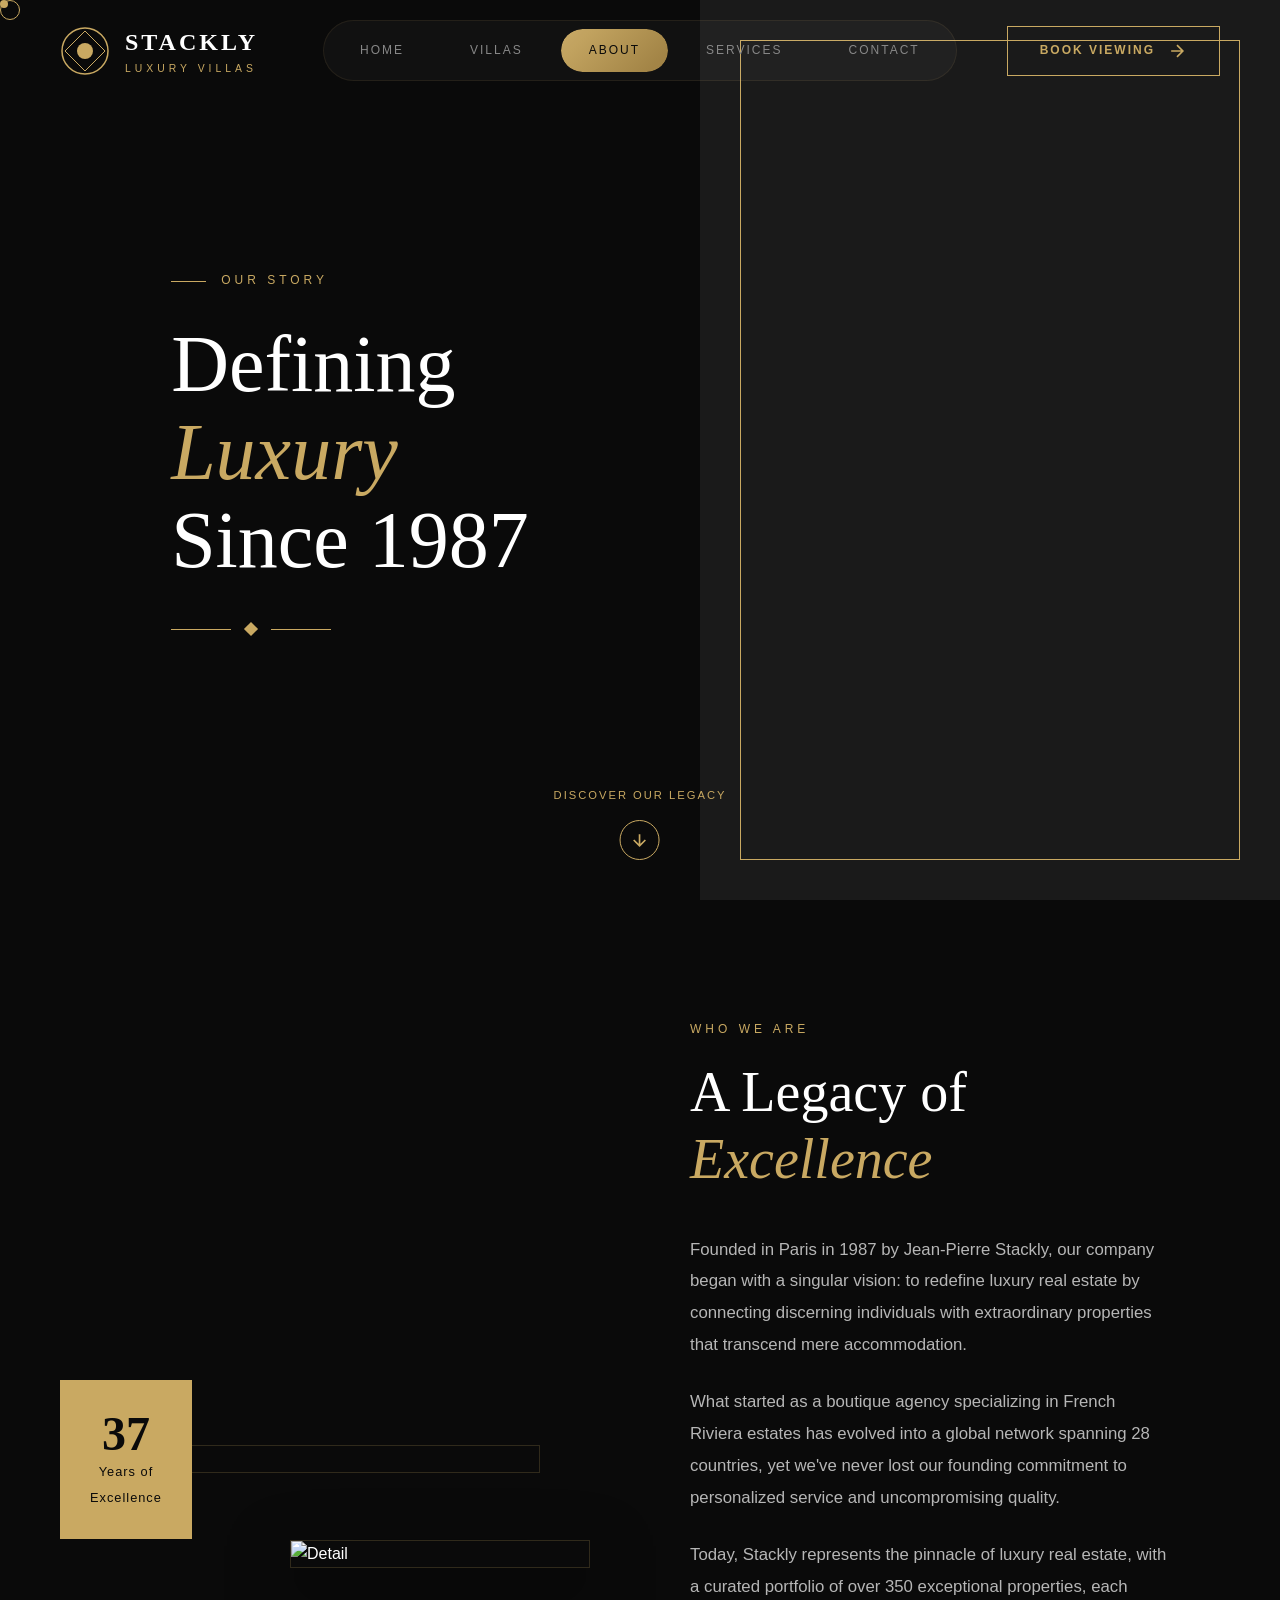
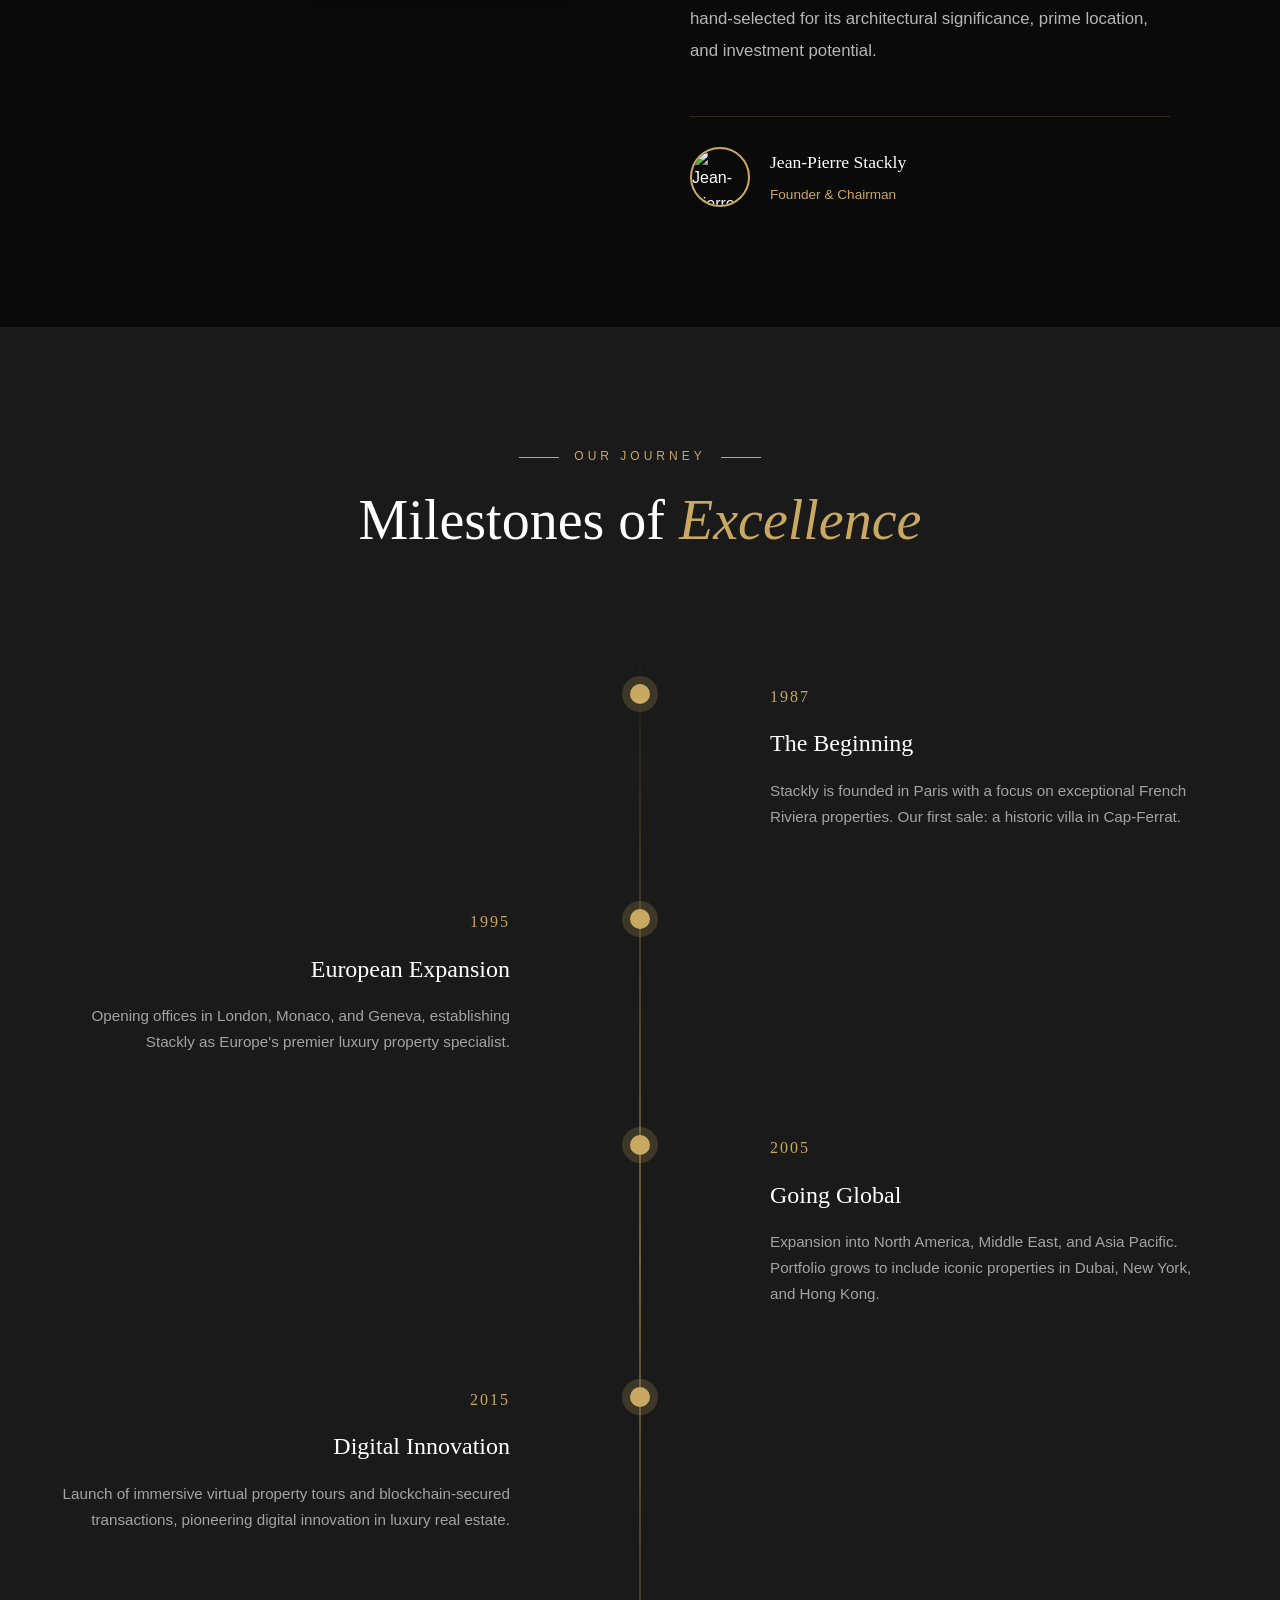
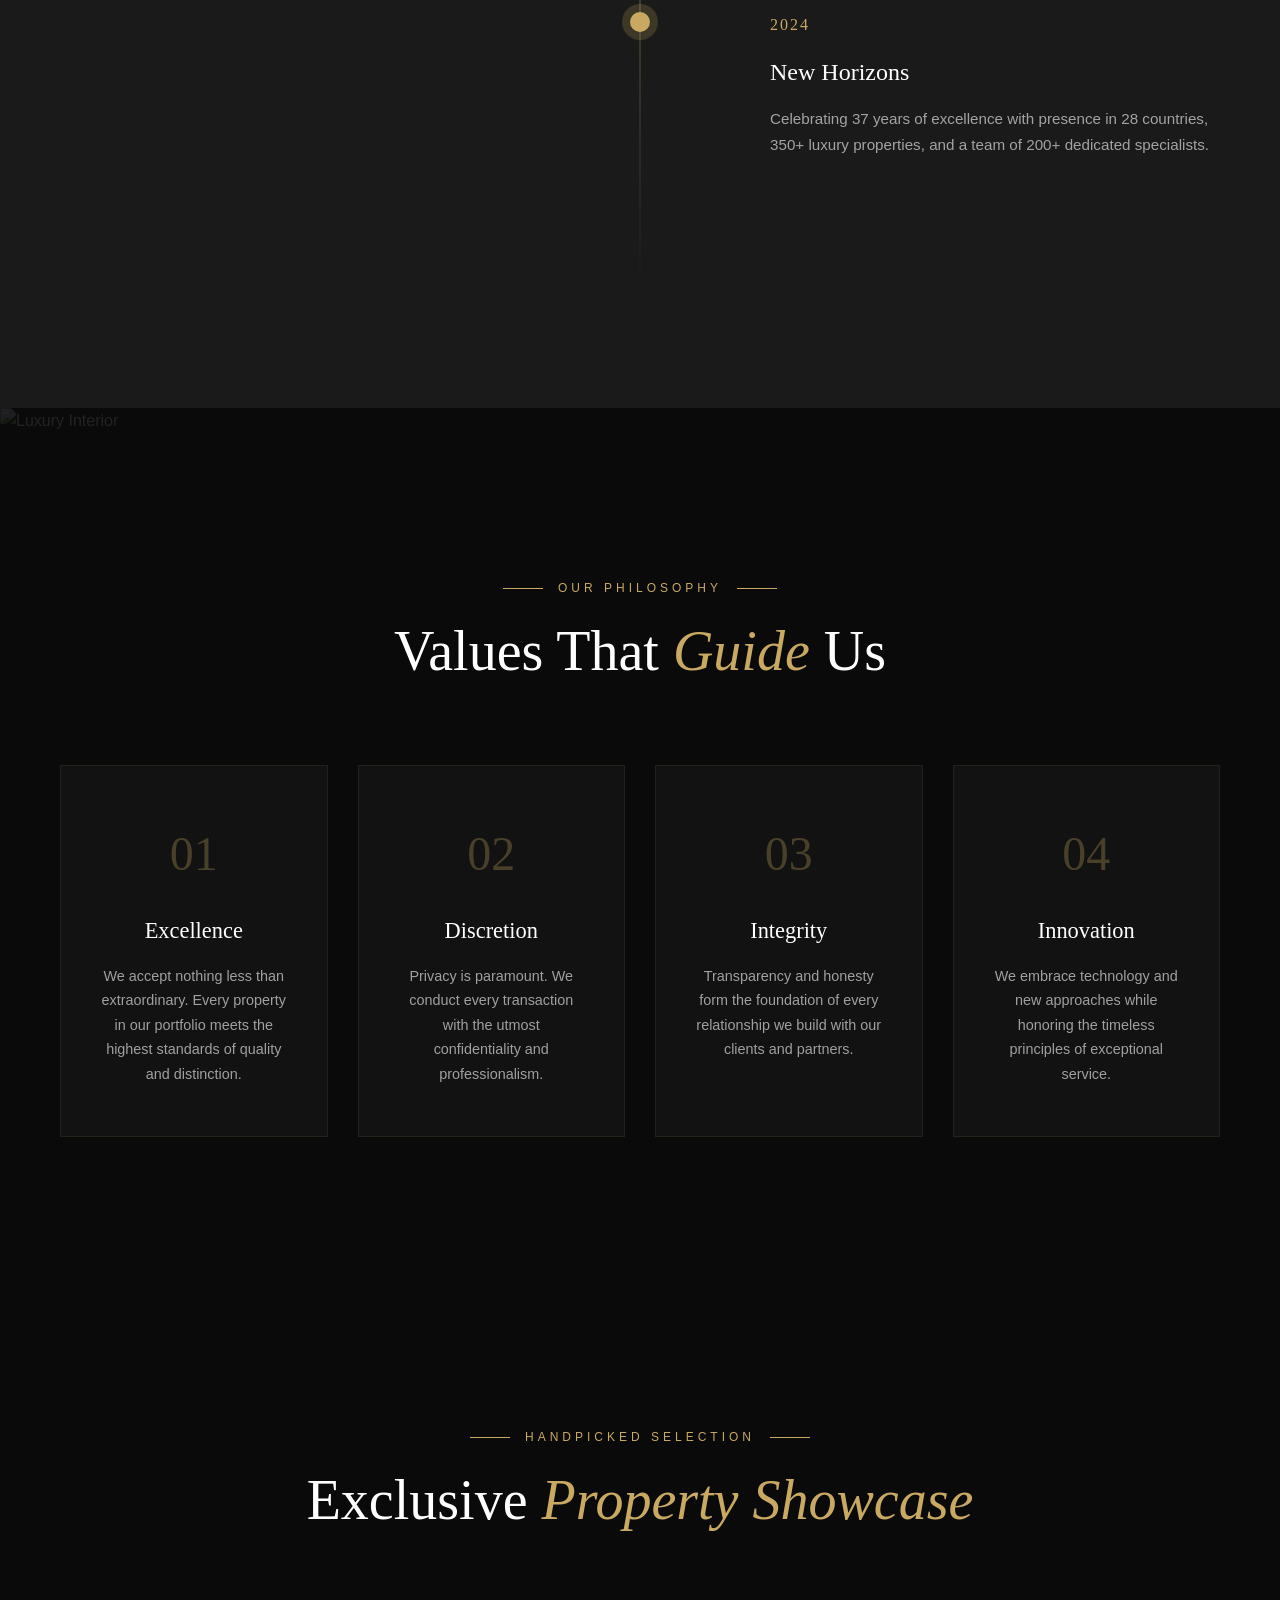
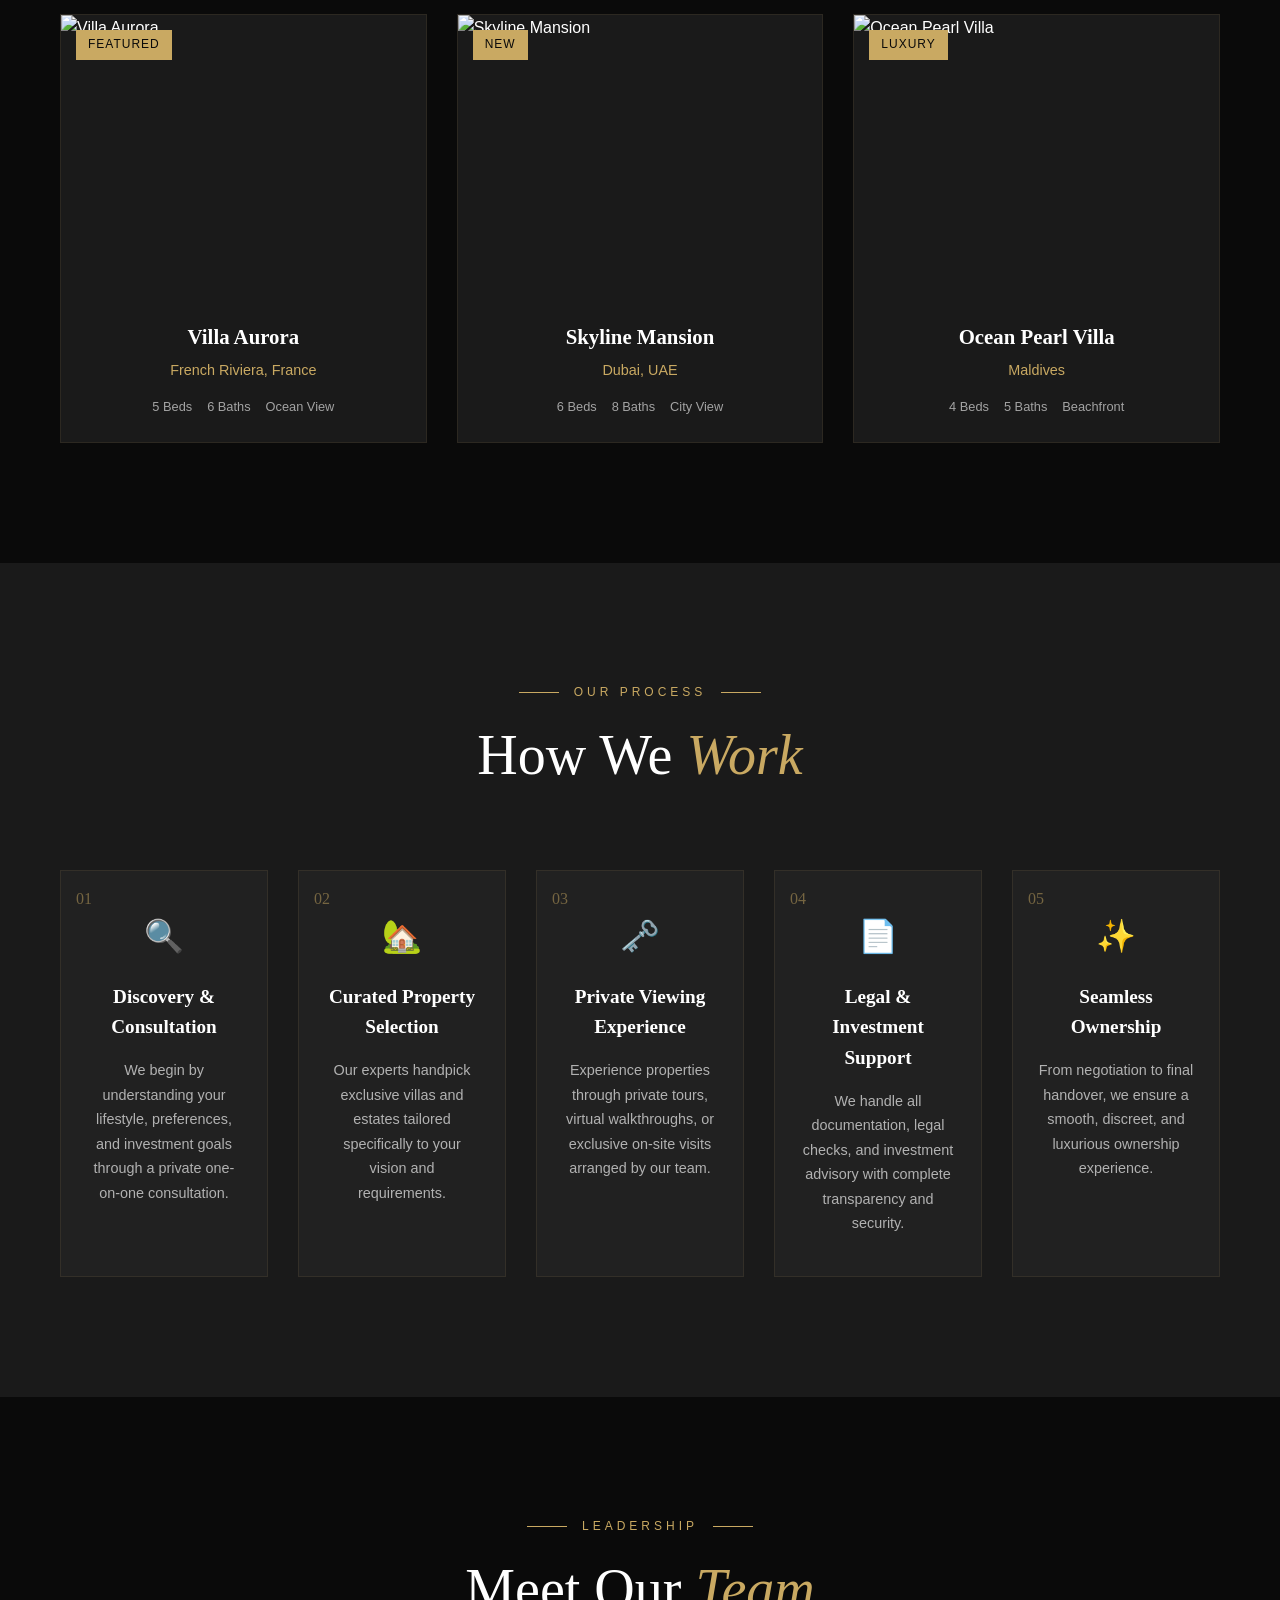
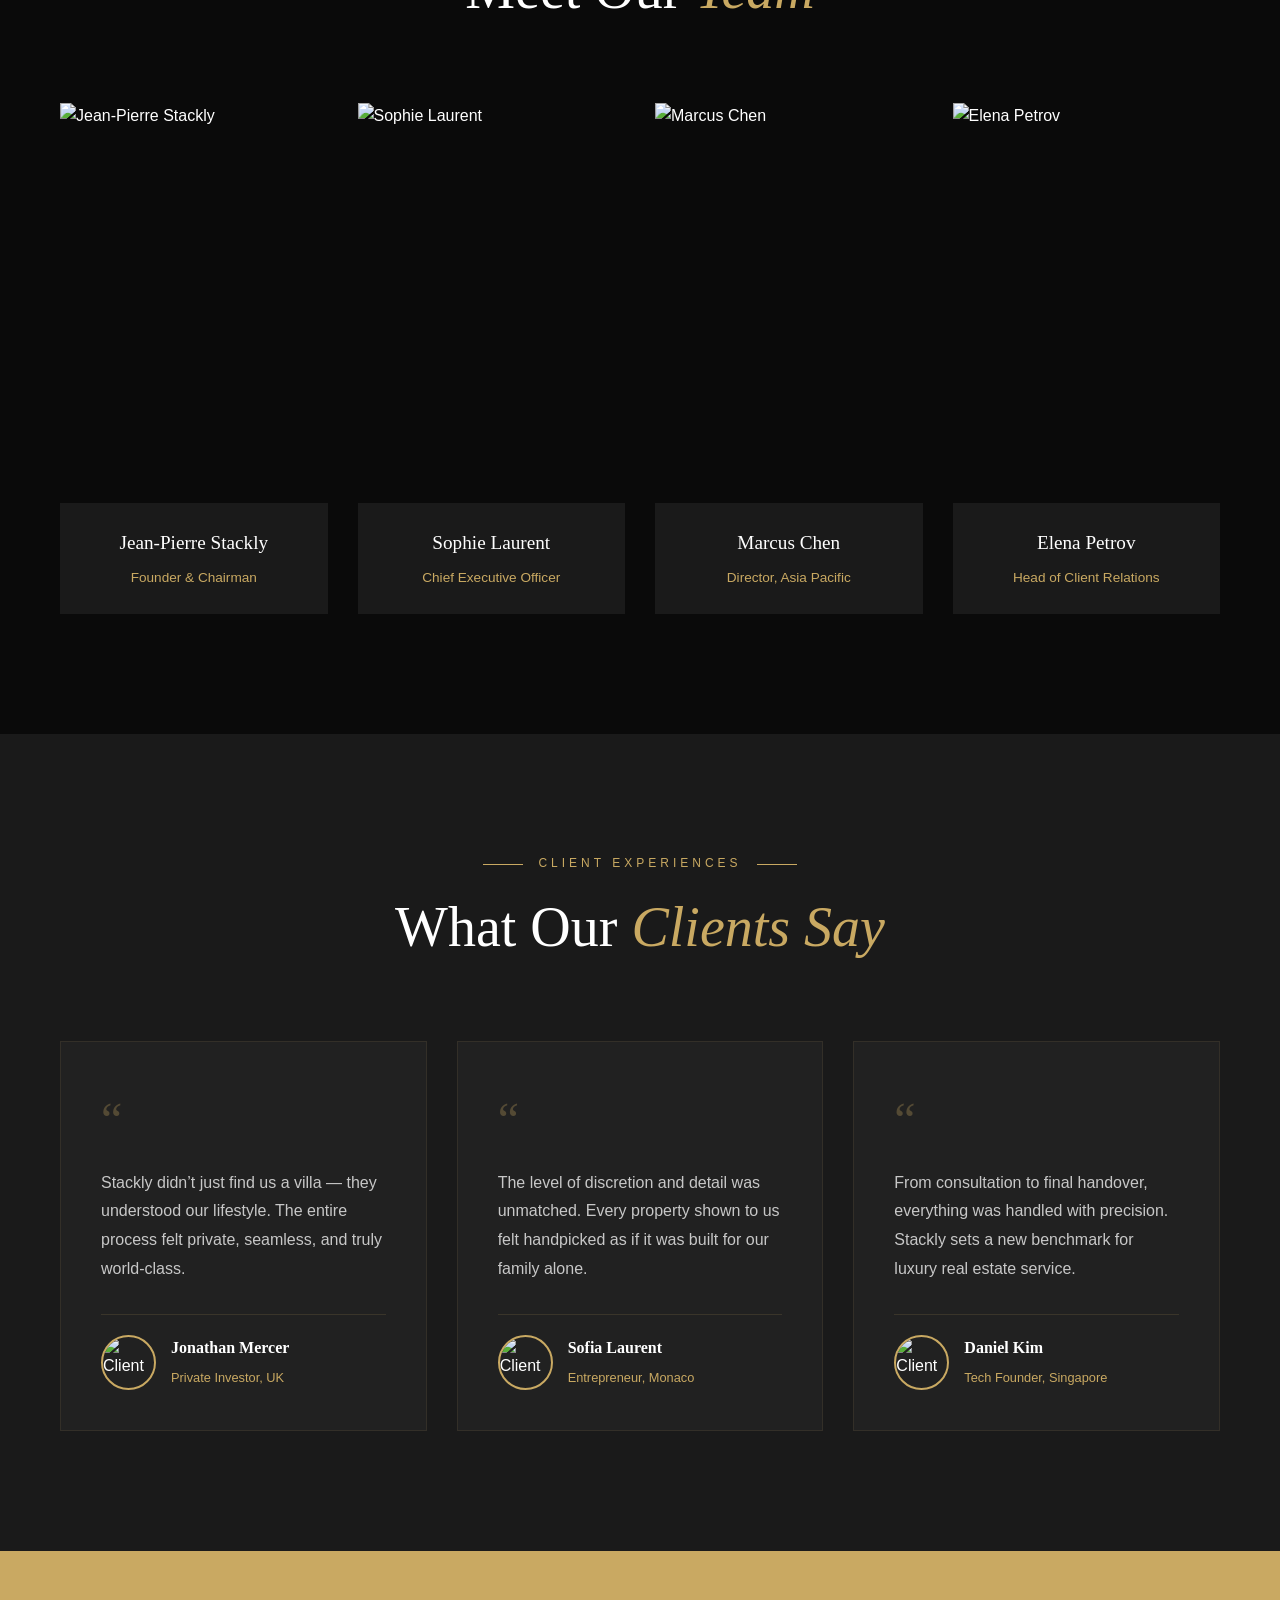
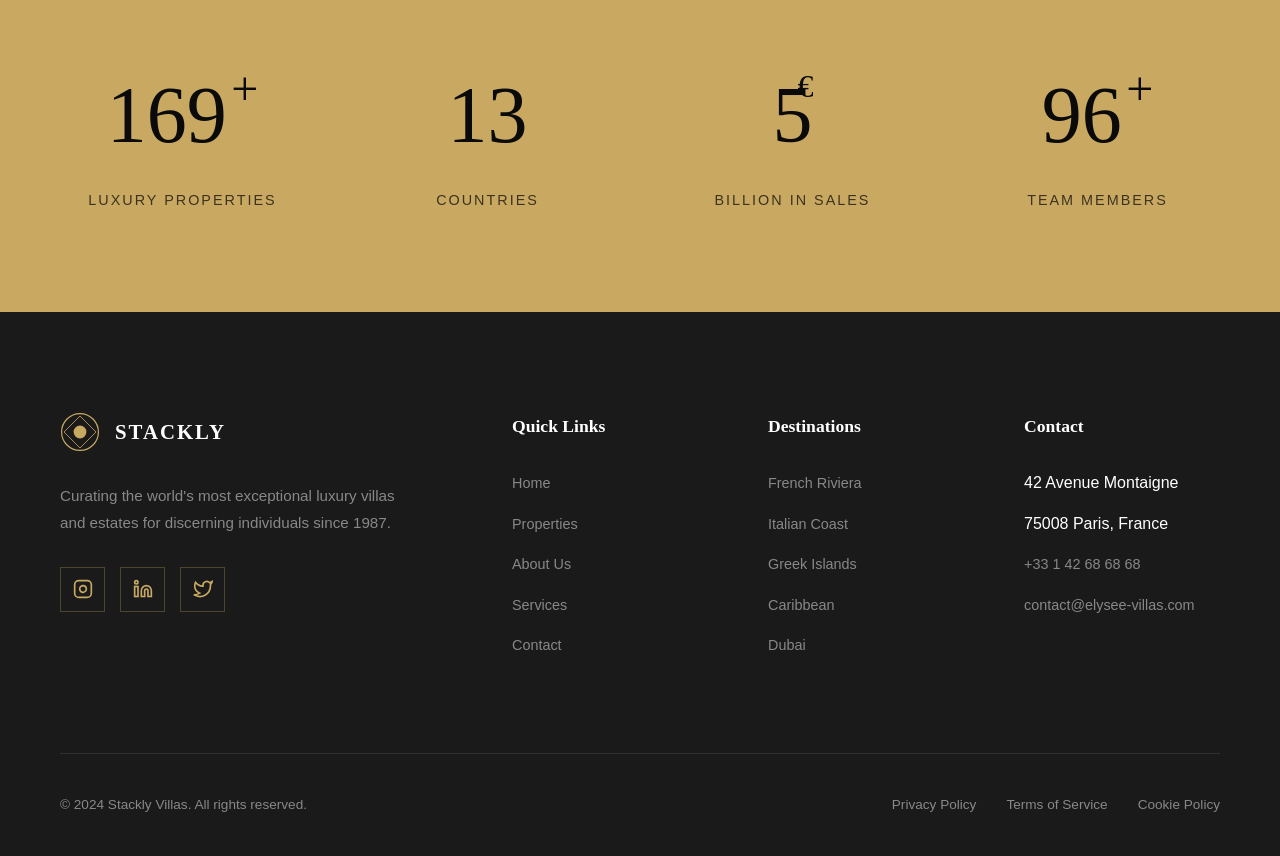
==== about.html @ 349076c2 "first commit" ====
<!DOCTYPE html>
<html lang="en">
<head>
    <meta charset="UTF-8">
    <meta name="viewport" content="width=device-width, initial-scale=1.0">
    <title>About Us | Stackly Luxury Villas</title>
    
    <!-- Fonts -->
    <link rel="preconnect" href="[fonts.googleapis.com](https://fonts.googleapis.com)">
    <link rel="preconnect" href="[fonts.gstatic.com](https://fonts.gstatic.com)" crossorigin>
    <link href="[fonts.googleapis.com](https://fonts.googleapis.com/css2?family=Playfair+Display:ital,wght@0,400;0,500;0,600;0,700;1,400;1,500&family=Montserrat:wght@300;400;500;600;700&display=swap)" rel="stylesheet">
    
    <!-- Styles -->
    <link rel="stylesheet" href="css/common.css">
    <link rel="stylesheet" href="css/about.css">
    <link rel="stylesheet" href="auth/auth.css">
    <script src="auth/auth.js" defer></script>
</head>
<body>
    <!-- Page Loader -->
    <div class="page-loader">
        <div class="loader-content">
            <svg class="loader-logo" viewBox="0 0 50 50">
                <circle class="emblem-outer" cx="25" cy="25" r="23"/>
                <circle class="emblem-inner" cx="25" cy="25" r="8"/>
                <polygon class="emblem-diamond" points="25,5 45,25 25,45 5,25"/>
            </svg>
            <div class="loader-bar"></div>
        </div>
    </div>

    <!-- Custom Cursor -->
    <div class="cursor"></div>
    <div class="cursor-follower"></div>

    <!-- Navigation -->
    <nav class="navbar">
        <div class="navbar-container">
            <a href="index.html" class="logo">
                <div class="logo-emblem">
                    <svg viewBox="0 0 50 50">
                        <circle class="emblem-outer" cx="25" cy="25" r="23"/>
                        <circle class="emblem-inner" cx="25" cy="25" r="8"/>
                        <polygon class="emblem-diamond" points="25,5 45,25 25,45 5,25"/>
                    </svg>
                </div>
                <div class="logo-text">
                    <span class="brand">Stackly</span>
                    <span class="tagline">Luxury Villas</span>
                </div>
            </a>

            <div class="nav-orbital">
                <ul class="nav-links">
                    <li class="nav-item"><a href="index.html" class="nav-link">Home</a></li>
                    <li class="nav-item"><a href="villas.html" class="nav-link">Villas</a></li>
                    <li class="nav-item"><a href="about.html" class="nav-link active">About</a></li>
                    <li class="nav-item"><a href="services.html" class="nav-link">Services</a></li>
                    <li class="nav-item"><a href="contact.html" class="nav-link">Contact</a></li>
                </ul>
                <a onclick="openAuth()" class="nav-cta">
                    <span>Book Viewing</span>
                    <svg class="cta-icon" viewBox="0 0 24 24" fill="none" stroke="currentColor" stroke-width="2">
                        <path d="M5 12h14M12 5l7 7-7 7"/>
                    </svg>
                </a>
            </div>

            <button class="mobile-toggle" aria-label="Toggle Menu">
                <span class="toggle-line"></span>
                <span class="toggle-line"></span>
                <span class="toggle-line"></span>
            </button>
        </div>
    </nav>

    <!-- Hero Split Section -->
    <section class="about-hero">
        <div class="hero-split left">
            <div class="split-content">
                <span class="hero-label">Our Story</span>
                <h1 class="hero-title">
                    Defining <br><span>Luxury</span> <br>Since 1987
                </h1>
                <div class="hero-decorative">
                    <span class="deco-line"></span>
                    <span class="deco-diamond"></span>
                    <span class="deco-line"></span>
                </div>
            </div>
        </div>
        <div class="hero-split right">
            <div class="hero-image-container">
                <img src="[images.unsplash.com](https://images.unsplash.com/photo-1600585154340-be6161a56a0c?w=1200)" alt="Luxury Villa" class="hero-image">
                <div class="image-frame"></div>
            </div>
        </div>
        <div class="scroll-down">
            <span>Discover Our Legacy</span>
            <div class="scroll-arrow">
                <svg viewBox="0 0 24 24" fill="none" stroke="currentColor" stroke-width="2">
                    <path d="M12 5v14M5 12l7 7 7-7"/>
                </svg>
            </div>
        </div>
    </section>

    <!-- Story Section -->
    <section class="story-section section">
        <div class="story-grid">
            <div class="story-visual reveal-left">
                <div class="visual-stack">
                    <img src="[images.unsplash.com](https://images.unsplash.com/photo-1600607687939-ce8a6c25118c?w=800)" alt="Interior" class="stack-image main">
                    <img src="[images.unsplash.com](https://images.unsplash.com/photo-1600566753086-00f18fb6b3ea?w=600)" alt="Detail" class="stack-image secondary">
                    <div class="stack-stat">
                        <span class="stat-value">37</span>
                        <span class="stat-text">Years of<br>Excellence</span>
                    </div>
                </div>
            </div>
            <div class="story-content reveal-right">
                <span class="section-subtitle">Who We Are</span>
                <h2 class="section-title">A Legacy of <span>Excellence</span></h2>
                <p class="story-text">
                    Founded in Paris in 1987 by Jean-Pierre Stackly, our company began with a 
                    singular vision: to redefine luxury real estate by connecting discerning 
                    individuals with extraordinary properties that transcend mere accommodation.
                </p>
                <p class="story-text">
                    What started as a boutique agency specializing in French Riviera estates 
                    has evolved into a global network spanning 28 countries, yet we've never 
                    lost our founding commitment to personalized service and uncompromising quality.
                </p>
                <p class="story-text">
                    Today, Stackly represents the pinnacle of luxury real estate, with a curated 
                    portfolio of over 350 exceptional properties, each hand-selected for its 
                    architectural significance, prime location, and investment potential.
                </p>
                <div class="story-signature">
                    <img src="[images.unsplash.com](https://images.unsplash.com/photo-1507003211169-0a1dd7228f2d?w=100)" alt="Jean-Pierre Stackly" class="signature-image">
                    <div class="signature-info">
                        <span class="signature-name">Jean-Pierre Stackly</span>
                        <span class="signature-title">Founder & Chairman</span>
                    </div>
                </div>
            </div>
        </div>
    </section>

    <!-- Timeline Section -->
    <section class="timeline-section section">
        <div class="section-header reveal">
            <span class="section-subtitle">Our Journey</span>
            <h2 class="section-title">Milestones of <span>Excellence</span></h2>
        </div>

        <div class="timeline">
            <div class="timeline-line"></div>
            
            <div class="timeline-item" data-year="1987">
                <div class="timeline-marker">
                    <span class="marker-dot"></span>
                </div>
                <div class="timeline-content">
                    <span class="timeline-year">1987</span>
                    <h3 class="timeline-title">The Beginning</h3>
                    <p class="timeline-text">
                        Stackly is founded in Paris with a focus on exceptional French Riviera properties. 
                        Our first sale: a historic villa in Cap-Ferrat.
                    </p>
                </div>
            </div>

            <div class="timeline-item" data-year="1995">
                <div class="timeline-marker">
                    <span class="marker-dot"></span>
                </div>
                <div class="timeline-content">
                    <span class="timeline-year">1995</span>
                    <h3 class="timeline-title">European Expansion</h3>
                    <p class="timeline-text">
                        Opening offices in London, Monaco, and Geneva, establishing Stackly 
                        as Europe's premier luxury property specialist.
                    </p>
                </div>
            </div>

            <div class="timeline-item" data-year="2005">
                <div class="timeline-marker">
                    <span class="marker-dot"></span>
                </div>
                <div class="timeline-content">
                    <span class="timeline-year">2005</span>
                    <h3 class="timeline-title">Going Global</h3>
                    <p class="timeline-text">
                        Expansion into North America, Middle East, and Asia Pacific. 
                        Portfolio grows to include iconic properties in Dubai, New York, and Hong Kong.
                    </p>
                </div>
            </div>

            <div class="timeline-item" data-year="2015">
                <div class="timeline-marker">
                    <span class="marker-dot"></span>
                </div>
                <div class="timeline-content">
                    <span class="timeline-year">2015</span>
                    <h3 class="timeline-title">Digital Innovation</h3>
                    <p class="timeline-text">
                        Launch of immersive virtual property tours and blockchain-secured 
                        transactions, pioneering digital innovation in luxury real estate.
                    </p>
                </div>
            </div>

            <div class="timeline-item" data-year="2024">
                <div class="timeline-marker">
                    <span class="marker-dot"></span>
                </div>
                <div class="timeline-content">
                    <span class="timeline-year">2024</span>
                    <h3 class="timeline-title">New Horizons</h3>
                    <p class="timeline-text">
                        Celebrating 37 years of excellence with presence in 28 countries, 
                        350+ luxury properties, and a team of 200+ dedicated specialists.
                    </p>
                </div>
            </div>
        </div>
    </section>

    <!-- Values Section -->
    <section class="values-section">
        <div class="values-background">
            <img src="[images.unsplash.com](https://images.unsplash.com/photo-1602343168117-bb8ffe3e2e9f?w=1600)" alt="Luxury Interior">
            <div class="values-overlay"></div>
        </div>
        <div class="values-content">
            <div class="section-header reveal">
                <span class="section-subtitle">Our Philosophy</span>
                <h2 class="section-title">Values That <span>Guide</span> Us</h2>
            </div>

            <div class="values-grid">
                <div class="value-card reveal">
                    <div class="value-number">01</div>
                    <h3 class="value-title">Excellence</h3>
                    <p class="value-text">
                        We accept nothing less than extraordinary. Every property in our 
                        portfolio meets the highest standards of quality and distinction.
                    </p>
                </div>

                <div class="value-card reveal">
                    <div class="value-number">02</div>
                    <h3 class="value-title">Discretion</h3>
                    <p class="value-text">
                        Privacy is paramount. We conduct every transaction with the 
                        utmost confidentiality and professionalism.
                    </p>
                </div>

                <div class="value-card reveal">
                    <div class="value-number">03</div>
                    <h3 class="value-title">Integrity</h3>
                    <p class="value-text">
                        Transparency and honesty form the foundation of every 
                        relationship we build with our clients and partners.
                    </p>
                </div>

                <div class="value-card reveal">
                    <div class="value-number">04</div>
                    <h3 class="value-title">Innovation</h3>
                    <p class="value-text">
                        We embrace technology and new approaches while honoring 
                        the timeless principles of exceptional service.
                    </p>
                </div>
            </div>
        </div>
    </section>

<!-- Exclusive Property Showcase -->
<section class="property-showcase section">
    <div class="section-header reveal">
        <span class="section-subtitle">Handpicked Selection</span>
        <h2 class="section-title">Exclusive <span>Property Showcase</span></h2>
    </div>

    <div class="property-grid">

        <!-- Property 1 -->
        <div class="property-card reveal">
            <div class="property-image">
                <img src="https://images.unsplash.com/photo-1600585154340-be6161a56a0c?w=800" alt="Villa Aurora">
                <div class="property-badge">Featured</div>
                <div class="property-overlay">
                    <button class="view-btn">View Details</button>
                </div>
            </div>
            <div class="property-info">
                <h3>Villa Aurora</h3>
                <p>French Riviera, France</p>
                <div class="property-meta">
                    <span>5 Beds</span>
                    <span>6 Baths</span>
                    <span>Ocean View</span>
                </div>
            </div>
        </div>

        <!-- Property 2 -->
        <div class="property-card reveal">
            <div class="property-image">
                <img src="https://images.unsplash.com/photo-1600566753086-00f18fb6b3ea?w=800" alt="Skyline Mansion">
                <div class="property-badge">New</div>
                <div class="property-overlay">
                    <button class="view-btn">View Details</button>
                </div>
            </div>
            <div class="property-info">
                <h3>Skyline Mansion</h3>
                <p>Dubai, UAE</p>
                <div class="property-meta">
                    <span>6 Beds</span>
                    <span>8 Baths</span>
                    <span>City View</span>
                </div>
            </div>
        </div>

        <!-- Property 3 -->
        <div class="property-card reveal">
            <div class="property-image">
                <img src="https://images.unsplash.com/photo-1600607687939-ce8a6c25118c?w=800" alt="Ocean Pearl Villa">
                <div class="property-badge">Luxury</div>
                <div class="property-overlay">
                    <button class="view-btn">View Details</button>
                </div>
            </div>
            <div class="property-info">
                <h3>Ocean Pearl Villa</h3>
                <p>Maldives</p>
                <div class="property-meta">
                    <span>4 Beds</span>
                    <span>5 Baths</span>
                    <span>Beachfront</span>
                </div>
            </div>
        </div>

    </div>
</section>

<!-- How We Work Section -->
<section class="how-we-work section">
    <div class="section-header reveal">
        <span class="section-subtitle">Our Process</span>
        <h2 class="section-title">How We <span>Work</span></h2>
    </div>

    <div class="process-container">
        
        <!-- Step 1 -->
        <div class="process-card reveal">
            <div class="process-number">01</div>
            <div class="process-icon">🔍</div>
            <h3 class="process-title">Discovery & Consultation</h3>
            <p class="process-text">
                We begin by understanding your lifestyle, preferences, and investment goals 
                through a private one-on-one consultation.
            </p>
        </div>

        <!-- Step 2 -->
        <div class="process-card reveal">
            <div class="process-number">02</div>
            <div class="process-icon">🏡</div>
            <h3 class="process-title">Curated Property Selection</h3>
            <p class="process-text">
                Our experts handpick exclusive villas and estates tailored specifically 
                to your vision and requirements.
            </p>
        </div>

        <!-- Step 3 -->
        <div class="process-card reveal">
            <div class="process-number">03</div>
            <div class="process-icon">🗝️</div>
            <h3 class="process-title">Private Viewing Experience</h3>
            <p class="process-text">
                Experience properties through private tours, virtual walkthroughs, 
                or exclusive on-site visits arranged by our team.
            </p>
        </div>

        <!-- Step 4 -->
        <div class="process-card reveal">
            <div class="process-number">04</div>
            <div class="process-icon">📄</div>
            <h3 class="process-title">Legal & Investment Support</h3>
            <p class="process-text">
                We handle all documentation, legal checks, and investment advisory 
                with complete transparency and security.
            </p>
        </div>

        <!-- Step 5 -->
        <div class="process-card reveal">
            <div class="process-number">05</div>
            <div class="process-icon">✨</div>
            <h3 class="process-title">Seamless Ownership</h3>
            <p class="process-text">
                From negotiation to final handover, we ensure a smooth, discreet, 
                and luxurious ownership experience.
            </p>
        </div>

    </div>
</section>

    <!-- Team Section -->
    <section class="team-section section">
        <div class="section-header reveal">
            <span class="section-subtitle">Leadership</span>
            <h2 class="section-title">Meet Our <span>Team</span></h2>
        </div>

        <div class="team-grid">
            <div class="team-card reveal">
                <div class="team-image">
                    <img src="[images.unsplash.com](https://images.unsplash.com/photo-1507003211169-0a1dd7228f2d?w=500)" alt="Jean-Pierre Stackly">
                    <div class="team-overlay">
                        <div class="team-social">
                            <a href="#" aria-label="LinkedIn">
                                <svg viewBox="0 0 24 24" fill="none" stroke="currentColor" stroke-width="2">
                                    <path d="M16 8a6 6 0 0 1 6 6v7h-4v-7a2 2 0 0 0-2-2 2 2 0 0 0-2 2v7h-4v-7a6 6 0 0 1 6-6z"/>
                                    <rect x="2" y="9" width="4" height="12"/>
                                    <circle cx="4" cy="4" r="2"/>
                                </svg>
                            </a>
                            <a href="#" aria-label="Email">
                                <svg viewBox="0 0 24 24" fill="none" stroke="currentColor" stroke-width="2">
                                    <path d="M4 4h16c1.1 0 2 .9 2 2v12c0 1.1-.9 2-2 2H4c-1.1 0-2-.9-2-2V6c0-1.1.9-2 2-2z"/>
                                    <polyline points="22,6 12,13 2,6"/>
                                </svg>
                            </a>
                        </div>
                    </div>
                </div>
                <div class="team-info">
                    <h3 class="team-name">Jean-Pierre Stackly</h3>
                    <span class="team-role">Founder & Chairman</span>
                </div>
            </div>

            <div class="team-card reveal">
                <div class="team-image">
                    <img src="[images.unsplash.com](https://images.unsplash.com/photo-1494790108377-be9c29b29330?w=500)" alt="Sophie Laurent">
                    <div class="team-overlay">
                        <div class="team-social">
                            <a href="#" aria-label="LinkedIn">
                                <svg viewBox="0 0 24 24" fill="none" stroke="currentColor" stroke-width="2">
                                    <path d="M16 8a6 6 0 0 1 6 6v7h-4v-7a2 2 0 0 0-2-2 2 2 0 0 0-2 2v7h-4v-7a6 6 0 0 1 6-6z"/>
                                    <rect x="2" y="9" width="4" height="12"/>
                                    <circle cx="4" cy="4" r="2"/>
                                </svg>
                            </a>
                            <a href="#" aria-label="Email">
                                <svg viewBox="0 0 24 24" fill="none" stroke="currentColor" stroke-width="2">
                                    <path d="M4 4h16c1.1 0 2 .9 2 2v12c0 1.1-.9 2-2 2H4c-1.1 0-2-.9-2-2V6c0-1.1.9-2 2-2z"/>
                                    <polyline points="22,6 12,13 2,6"/>
                                </svg>
                            </a>
                        </div>
                    </div>
                </div>
                <div class="team-info">
                    <h3 class="team-name">Sophie Laurent</h3>
                    <span class="team-role">Chief Executive Officer</span>
                </div>
            </div>

            <div class="team-card reveal">
                <div class="team-image">
                    <img src="[images.unsplash.com](https://images.unsplash.com/photo-1472099645785-5658abf4ff4e?w=500)" alt="Marcus Chen">
                    <div class="team-overlay">
                        <div class="team-social">
                            <a href="#" aria-label="LinkedIn">
                                <svg viewBox="0 0 24 24" fill="none" stroke="currentColor" stroke-width="2">
                                    <path d="M16 8a6 6 0 0 1 6 6v7h-4v-7a2 2 0 0 0-2-2 2 2 0 0 0-2 2v7h-4v-7a6 6 0 0 1 6-6z"/>
                                    <rect x="2" y="9" width="4" height="12"/>
                                    <circle cx="4" cy="4" r="2"/>
                                </svg>
                            </a>
                            <a href="#" aria-label="Email">
                                <svg viewBox="0 0 24 24" fill="none" stroke="currentColor" stroke-width="2">
                                    <path d="M4 4h16c1.1 0 2 .9 2 2v12c0 1.1-.9 2-2 2H4c-1.1 0-2-.9-2-2V6c0-1.1.9-2 2-2z"/>
                                    <polyline points="22,6 12,13 2,6"/>
                                </svg>
                            </a>
                        </div>
                    </div>
                </div>
                <div class="team-info">
                    <h3 class="team-name">Marcus Chen</h3>
                    <span class="team-role">Director, Asia Pacific</span>
                </div>
            </div>

            <div class="team-card reveal">
                <div class="team-image">
                    <img src="[images.unsplash.com](https://images.unsplash.com/photo-1580489944761-15a19d654956?w=500)" alt="Elena Petrov">
                    <div class="team-overlay">
                        <div class="team-social">
                            <a href="#" aria-label="LinkedIn">
                                <svg viewBox="0 0 24 24" fill="none" stroke="currentColor" stroke-width="2">
                                    <path d="M16 8a6 6 0 0 1 6 6v7h-4v-7a2 2 0 0 0-2-2 2 2 0 0 0-2 2v7h-4v-7a6 6 0 0 1 6-6z"/>
                                    <rect x="2" y="9" width="4" height="12"/>
                                    <circle cx="4" cy="4" r="2"/>
                                </svg>
                            </a>
                            <a href="#" aria-label="Email">
                                <svg viewBox="0 0 24 24" fill="none" stroke="currentColor" stroke-width="2">
                                    <path d="M4 4h16c1.1 0 2 .9 2 2v12c0 1.1-.9 2-2 2H4c-1.1 0-2-.9-2-2V6c0-1.1.9-2 2-2z"/>
                                    <polyline points="22,6 12,13 2,6"/>
                                </svg>
                            </a>
                        </div>
                    </div>
                </div>
                <div class="team-info">
                    <h3 class="team-name">Elena Petrov</h3>
                    <span class="team-role">Head of Client Relations</span>
                </div>
            </div>
        </div>
    </section>

<!-- Client Experience / Testimonials -->
<section class="testimonials-section section">
    
    <div class="section-header reveal">
        <span class="section-subtitle">Client Experiences</span>
        <h2 class="section-title">What Our <span>Clients Say</span></h2>
    </div>

    <div class="testimonials-container">

        <!-- Testimonial 1 -->
        <div class="testimonial-card reveal">
            <div class="quote-icon">“</div>
            <p class="testimonial-text">
                Stackly didn’t just find us a villa — they understood our lifestyle.
                The entire process felt private, seamless, and truly world-class.
            </p>

            <div class="testimonial-footer">
                <img src="https://images.unsplash.com/photo-1500648767791-00dcc994a43e?w=200" alt="Client" class="client-img">
                <div>
                    <h4 class="client-name">Jonathan Mercer</h4>
                    <span class="client-role">Private Investor, UK</span>
                </div>
            </div>
        </div>

        <!-- Testimonial 2 -->
        <div class="testimonial-card reveal">
            <div class="quote-icon">“</div>
            <p class="testimonial-text">
                The level of discretion and detail was unmatched. Every property
                shown to us felt handpicked as if it was built for our family alone.
            </p>

            <div class="testimonial-footer">
                <img src="https://images.unsplash.com/photo-1494790108377-be9c29b29330?w=200" alt="Client" class="client-img">
                <div>
                    <h4 class="client-name">Sofia Laurent</h4>
                    <span class="client-role">Entrepreneur, Monaco</span>
                </div>
            </div>
        </div>

        <!-- Testimonial 3 -->
        <div class="testimonial-card reveal">
            <div class="quote-icon">“</div>
            <p class="testimonial-text">
                From consultation to final handover, everything was handled with precision.
                Stackly sets a new benchmark for luxury real estate service.
            </p>

            <div class="testimonial-footer">
                <img src="https://images.unsplash.com/photo-1472099645785-5658abf4ff4e?w=200" alt="Client" class="client-img">
                <div>
                    <h4 class="client-name">Daniel Kim</h4>
                    <span class="client-role">Tech Founder, Singapore</span>
                </div>
            </div>
        </div>

    </div>
</section>

    <!-- Stats Section -->
    <section class="stats-section">
        <div class="stats-grid">
            <div class="stat-block reveal">
                <span class="stat-number" data-count="350">0</span>
                <span class="stat-plus">+</span>
                <span class="stat-label">Luxury Properties</span>
            </div>
            <div class="stat-block reveal">
                <span class="stat-number" data-count="28">0</span>
                <span class="stat-label">Countries</span>
            </div>
            <div class="stat-block reveal">
                <span class="stat-number" data-count="12">0</span>
                <span class="stat-label">Billion in Sales</span>
                <span class="stat-currency">€</span>
            </div>
            <div class="stat-block reveal">
                <span class="stat-number" data-count="200">0</span>
                <span class="stat-plus">+</span>
                <span class="stat-label">Team Members</span>
            </div>
        </div>
    </section>

    <!-- Footer -->
    <footer class="footer">
        <div class="footer-grid">
            <div class="footer-brand">
                <div class="footer-logo">
                    <svg class="footer-logo-emblem" viewBox="0 0 50 50">
                        <circle cx="25" cy="25" r="23" fill="none" stroke="#c9a962" stroke-width="1.5"/>
                        <circle cx="25" cy="25" r="8" fill="#c9a962"/>
                        <polygon points="25,5 45,25 25,45 5,25" fill="none" stroke="#c9a962" stroke-width="1"/>
                    </svg>
                    <span class="footer-logo-text">Stackly</span>
                </div>
                <p class="footer-description">
                    Curating the world's most exceptional luxury villas and estates 
                    for discerning individuals since 1987.
                </p>
                <div class="footer-social">
                    <a href="#" class="social-link" aria-label="Instagram">
                        <svg width="20" height="20" viewBox="0 0 24 24" fill="none" stroke="currentColor" stroke-width="2">
                            <rect x="2" y="2" width="20" height="20" rx="5" ry="5"/>
                            <path d="M16 11.37A4 4 0 1 1 12.63 8 4 4 0 0 1 16 11.37z"/>
                            <line x1="17.5" y1="6.5" x2="17.51" y2="6.5"/>
                        </svg>
                    </a>
                    <a href="#" class="social-link" aria-label="LinkedIn">
                        <svg width="20" height="20" viewBox="0 0 24 24" fill="none" stroke="currentColor" stroke-width="2">
                            <path d="M16 8a6 6 0 0 1 6 6v7h-4v-7a2 2 0 0 0-2-2 2 2 0 0 0-2 2v7h-4v-7a6 6 0 0 1 6-6z"/>
                            <rect x="2" y="9" width="4" height="12"/>
                            <circle cx="4" cy="4" r="2"/>
                        </svg>
                    </a>
                    <a href="#" class="social-link" aria-label="Twitter">
                        <svg width="20" height="20" viewBox="0 0 24 24" fill="none" stroke="currentColor" stroke-width="2">
                            <path d="M23 3a10.9 10.9 0 0 1-3.14 1.53 4.48 4.48 0 0 0-7.86 3v1A10.66 10.66 0 0 1 3 4s-4 9 5 13a11.64 11.64 0 0 1-7 2c9 5 20 0 20-11.5a4.5 4.5 0 0 0-.08-.83A7.72 7.72 0 0 0 23 3z"/>
                        </svg>
                    </a>
                </div>
            </div>

            <div class="footer-column">
                <h4>Quick Links</h4>
                <ul class="footer-links">
                    <li><a href="index.html">Home</a></li>
                    <li><a href="villas.html">Properties</a></li>
                    <li><a href="about.html">About Us</a></li>
                    <li><a href="services.html">Services</a></li>
                    <li><a href="contact.html">Contact</a></li>
                </ul>
            </div>

            <div class="footer-column">
                <h4>Destinations</h4>
                <ul class="footer-links">
                    <li><a href="#">French Riviera</a></li>
                    <li><a href="#">Italian Coast</a></li>
                    <li><a href="#">Greek Islands</a></li>
                    <li><a href="#">Caribbean</a></li>
                    <li><a href="#">Dubai</a></li>
                </ul>
            </div>

            <div class="footer-column">
                <h4>Contact</h4>
                <ul class="footer-links">
                    <li>42 Avenue Montaigne</li>
                    <li>75008 Paris, France</li>
                    <li><a href="tel:+33142686868">+33 1 42 68 68 68</a></li>
                    <li><a href="mailto:contact@elysee-villas.com">contact@elysee-villas.com</a></li>
                </ul>
            </div>
        </div>

        <div class="footer-bottom">
            <p class="footer-copyright">© 2024 Stackly Villas. All rights reserved.</p>
            <div class="footer-legal">
                <a href="#">Privacy Policy</a>
                <a href="#">Terms of Service</a>
                <a href="#">Cookie Policy</a>
            </div>
        </div>
    </footer>

    <!-- Scroll to Top -->
    <button class="scroll-top" aria-label="Scroll to top">
        <svg width="24" height="24" viewBox="0 0 24 24" fill="none" stroke="currentColor" stroke-width="2">
            <path d="M18 15l-6-6-6 6"/>
        </svg>
    </button>

    <!-- Scripts -->
    <script src="js/common.js"></script>
    <script src="js/about.js"></script>
</body>
</html>
---- css/common.css ----
/* ============================================
   LUXURY VILLAS - COMMON STYLES
   ============================================ */

/* CSS Variables */
:root {
    --gold: #c9a962;
    --gold-light: #e8d5a3;
    --gold-dark: #9a7b3c;
    --black: #0a0a0a;
    --white: #ffffff;
    --cream: #f8f5f0;
    --charcoal: #1a1a1a;
    --gray: #888888;
    --gray-light: #e0e0e0;
    
    --font-display: 'Playfair Display', Georgia, serif;
    --font-body: 'Montserrat', 'Helvetica Neue', sans-serif;
    
    --transition-smooth: all 0.4s cubic-bezier(0.25, 0.46, 0.45, 0.94);
    --transition-bounce: all 0.5s cubic-bezier(0.68, -0.55, 0.265, 1.55);
}

/* Reset & Base */
*, *::before, *::after {
    margin: 0;
    padding: 0;
    box-sizing: border-box;
}

html {
    scroll-behavior: smooth;
    font-size: 16px;
}

body {
    font-family: var(--font-body);
    background-color: var(--black);
    color: var(--white);
    line-height: 1.6;
    overflow-x: hidden;
}

a {
    text-decoration: none;
    color: inherit;
}

ul, ol {
    list-style: none;
}

img {
    max-width: 100%;
    height: auto;
    display: block;
}

button {
    cursor: pointer;
    border: none;
    background: none;
    font-family: inherit;
}

/* ============================================
   UNIQUE NAVBAR - FLOATING ORBITAL DESIGN
   ============================================ */

.navbar {
    position: fixed;
    top: 0;
    left: 0;
    width: 100%;
    z-index: 1000;
    padding: 20px 60px;
    transition: var(--transition-smooth);
}

.navbar.scrolled {
    background: rgba(10, 10, 10, 0.95);
    backdrop-filter: blur(20px);
    padding: 15px 60px;
    box-shadow: 0 10px 40px rgba(0, 0, 0, 0.3);
}

.navbar-container {
    display: flex;
    justify-content: space-between;
    align-items: center;
    max-width: 1600px;
    margin: 0 auto;
}

/* Logo with Animated Emblem */
.logo {
    display: flex;
    align-items: center;
    gap: 15px;
    z-index: 1001;
}

.logo-emblem {
    width: 50px;
    height: 50px;
    position: relative;
}

.logo-emblem svg {
    width: 100%;
    height: 100%;
}

.emblem-outer {
    fill: none;
    stroke: var(--gold);
    stroke-width: 1.5;
    transform-origin: center;
    animation: rotateOrbit 20s linear infinite;
}

.emblem-inner {
    fill: var(--gold);
}

.emblem-diamond {
    fill: none;
    stroke: var(--gold);
    stroke-width: 1;
    transform-origin: center;
    animation: rotateOrbit 15s linear infinite reverse;
}

@keyframes rotateOrbit {
    from { transform: rotate(0deg); }
    to { transform: rotate(360deg); }
}

.logo-text {
    display: flex;
    flex-direction: column;
}

.logo-text .brand {
    font-family: var(--font-display);
    font-size: 1.5rem;
    font-weight: 700;
    color: var(--white);
    letter-spacing: 3px;
    text-transform: uppercase;
}

.logo-text .tagline {
    font-size: 0.65rem;
    color: var(--gold);
    letter-spacing: 4px;
    text-transform: uppercase;
}

/* Orbital Navigation Menu */
.nav-orbital {
    display: flex;
    align-items: center;
    gap: 50px;
}

.nav-links {
    display: flex;
    align-items: center;
    gap: 10px;
    background: rgba(255, 255, 255, 0.03);
    padding: 8px;
    border-radius: 50px;
    border: 1px solid rgba(201, 169, 98, 0.1);
}

.nav-item {
    position: relative;
}

.nav-link {
    display: block;
    padding: 12px 28px;
    font-size: 0.75rem;
    font-weight: 500;
    letter-spacing: 2px;
    text-transform: uppercase;
    color: var(--gray);
    border-radius: 30px;
    transition: var(--transition-smooth);
    position: relative;
    overflow: hidden;
}

.nav-link::before {
    content: '';
    position: absolute;
    top: 0;
    left: 0;
    width: 100%;
    height: 100%;
    background: linear-gradient(135deg, var(--gold), var(--gold-dark));
    border-radius: 30px;
    transform: scale(0);
    transition: var(--transition-smooth);
    z-index: -1;
}

.nav-link:hover,
.nav-link.active {
    color: var(--black);
}

.nav-link:hover::before,
.nav-link.active::before {
    transform: scale(1);
}

/* Floating Indicator Dot */
.nav-indicator {
    position: absolute;
    bottom: -8px;
    left: 50%;
    transform: translateX(-50%);
    width: 4px;
    height: 4px;
    background: var(--gold);
    border-radius: 50%;
    opacity: 0;
    transition: var(--transition-smooth);
}

.nav-link.active .nav-indicator,
.nav-link:hover .nav-indicator {
    opacity: 1;
    bottom: -12px;
}

/* Contact CTA Button */
.nav-cta {
    display: flex;
    align-items: center;
    gap: 12px;
    padding: 14px 32px;
    background: transparent;
    border: 1px solid var(--gold);
    color: var(--gold);
    font-size: 0.75rem;
    font-weight: 600;
    letter-spacing: 2px;
    text-transform: uppercase;
    border-radius: 0;
    position: relative;
    overflow: hidden;
    transition: var(--transition-smooth);
}

.nav-cta::before {
    content: '';
    position: absolute;
    top: 0;
    left: -100%;
    width: 100%;
    height: 100%;
    background: var(--gold);
    transition: var(--transition-smooth);
    z-index: -1;
}

.nav-cta:hover {
    color: var(--black);
}

.nav-cta:hover::before {
    left: 0;
}

.nav-cta .cta-icon {
    width: 20px;
    height: 20px;
    transition: var(--transition-smooth);
}

.nav-cta:hover .cta-icon {
    transform: translateX(5px);
}

/* Mobile Menu Toggle */
.mobile-toggle {
    display: none;
    flex-direction: column;
    gap: 6px;
    padding: 10px;
    z-index: 1001;
}

.toggle-line {
    width: 30px;
    height: 2px;
    background: var(--gold);
    transition: var(--transition-smooth);
    transform-origin: center;
}

.mobile-toggle.active .toggle-line:nth-child(1) {
    transform: rotate(45deg) translate(6px, 6px);
}

.mobile-toggle.active .toggle-line:nth-child(2) {
    opacity: 0;
    transform: scaleX(0);
}

.mobile-toggle.active .toggle-line:nth-child(3) {
    transform: rotate(-45deg) translate(6px, -6px);
}

/* Mobile Navigation */
@media (max-width: 1024px) {
    .navbar {
        padding: 15px 30px;
    }
    
    .mobile-toggle {
        display: flex;
    }
    
    .nav-orbital {
        position: fixed;
        top: 0;
        right: -100%;
        width: 100%;
        height: 100vh;
        background: var(--black);
        flex-direction: column;
        justify-content: center;
        gap: 30px;
        transition: var(--transition-smooth);
    }
    
    .nav-orbital.active {
        right: 0;
    }
    
    .nav-links {
        flex-direction: column;
        background: transparent;
        border: none;
        gap: 20px;
    }
    
    .nav-link {
        font-size: 1.2rem;
        padding: 15px 40px;
    }
}

/* ============================================
   COMMON COMPONENTS
   ============================================ */

/* Section Styling */
.section {
    padding: 120px 60px;
    position: relative;
}

.section-header {
    text-align: center;
    margin-bottom: 80px;
}

.section-subtitle {
    font-size: 0.75rem;
    letter-spacing: 4px;
    text-transform: uppercase;
    color: var(--gold);
    margin-bottom: 20px;
    display: flex;
    align-items: center;
    justify-content: center;
    gap: 15px;
}

.section-subtitle::before,
.section-subtitle::after {
    content: '';
    width: 40px;
    height: 1px;
    background: var(--gold);
}

.section-title {
    font-family: var(--font-display);
    font-size: 3.5rem;
    font-weight: 400;
    line-height: 1.2;
    color: var(--white);
}

.section-title span {
    font-style: italic;
    color: var(--gold);
}

/* Buttons */
.btn {
    display: inline-flex;
    align-items: center;
    gap: 12px;
    padding: 18px 40px;
    font-size: 0.75rem;
    font-weight: 600;
    letter-spacing: 2px;
    text-transform: uppercase;
    transition: var(--transition-smooth);
    position: relative;
    overflow: hidden;
}

.btn-primary {
    background: var(--gold);
    color: var(--black);
}

.btn-primary:hover {
    background: var(--gold-light);
    transform: translateY(-3px);
    box-shadow: 0 15px 40px rgba(201, 169, 98, 0.3);
}

.btn-outline {
    background: transparent;
    border: 1px solid var(--gold);
    color: var(--gold);
}

.btn-outline::before {
    content: '';
    position: absolute;
    top: 0;
    left: -100%;
    width: 100%;
    height: 100%;
    background: var(--gold);
    transition: var(--transition-smooth);
    z-index: -1;
}

.btn-outline:hover {
    color: var(--black);
}

.btn-outline:hover::before {
    left: 0;
}

/* Footer */
.footer {
    background: var(--charcoal);
    padding: 100px 60px 40px;
}

.footer-grid {
    display: grid;
    grid-template-columns: 2fr 1fr 1fr 1fr;
    gap: 60px;
    max-width: 1400px;
    margin: 0 auto 80px;
}

.footer-brand {
    max-width: 350px;
}

.footer-logo {
    display: flex;
    align-items: center;
    gap: 15px;
    margin-bottom: 30px;
}

.footer-logo-emblem {
    width: 40px;
    height: 40px;
}

.footer-logo-text {
    font-family: var(--font-display);
    font-size: 1.3rem;
    font-weight: 700;
    letter-spacing: 2px;
    text-transform: uppercase;
}

.footer-description {
    color: var(--gray);
    font-size: 0.95rem;
    line-height: 1.8;
    margin-bottom: 30px;
}

.footer-social {
    display: flex;
    gap: 15px;
}

.social-link {
    width: 45px;
    height: 45px;
    display: flex;
    align-items: center;
    justify-content: center;
    border: 1px solid rgba(201, 169, 98, 0.3);
    color: var(--gold);
    transition: var(--transition-smooth);
}

.social-link:hover {
    background: var(--gold);
    color: var(--black);
    border-color: var(--gold);
}

.footer-column h4 {
    font-family: var(--font-display);
    font-size: 1.1rem;
    font-weight: 600;
    margin-bottom: 30px;
    color: var(--white);
}

.footer-links li {
    margin-bottom: 15px;
}

.footer-links a {
    color: var(--gray);
    font-size: 0.9rem;
    transition: var(--transition-smooth);
    position: relative;
}

.footer-links a::after {
    content: '';
    position: absolute;
    bottom: -2px;
    left: 0;
    width: 0;
    height: 1px;
    background: var(--gold);
    transition: var(--transition-smooth);
}

.footer-links a:hover {
    color: var(--gold);
}

.footer-links a:hover::after {
    width: 100%;
}

.footer-bottom {
    border-top: 1px solid rgba(255, 255, 255, 0.1);
    padding-top: 40px;
    display: flex;
    justify-content: space-between;
    align-items: center;
    max-width: 1400px;
    margin: 0 auto;
}

.footer-copyright {
    color: var(--gray);
    font-size: 0.85rem;
}

.footer-legal {
    display: flex;
    gap: 30px;
}

.footer-legal a {
    color: var(--gray);
    font-size: 0.85rem;
    transition: var(--transition-smooth);
}

.footer-legal a:hover {
    color: var(--gold);
}

/* Responsive Footer */
@media (max-width: 1024px) {
    .footer-grid {
        grid-template-columns: 1fr 1fr;
    }
}

@media (max-width: 768px) {
    .footer {
        padding: 60px 30px 30px;
    }
    
    .footer-grid {
        grid-template-columns: 1fr;
        gap: 40px;
    }
    
    .footer-bottom {
        flex-direction: column;
        gap: 20px;
        text-align: center;
    }
}

/* Scroll to Top Button */
.scroll-top {
    position: fixed;
    bottom: 40px;
    right: 40px;
    width: 50px;
    height: 50px;
    background: var(--gold);
    color: var(--black);
    display: flex;
    align-items: center;
    justify-content: center;
    opacity: 0;
    visibility: hidden;
    transition: var(--transition-smooth);
    z-index: 999;
}

.scroll-top.visible {
    opacity: 1;
    visibility: visible;
}

.scroll-top:hover {
    transform: translateY(-5px);
    box-shadow: 0 10px 30px rgba(201, 169, 98, 0.4);
}

/* Page Loader */
.page-loader {
    position: fixed;
    top: 0;
    left: 0;
    width: 100%;
    height: 100%;
    background: var(--black);
    display: flex;
    align-items: center;
    justify-content: center;
    z-index: 9999;
    transition: opacity 0.6s ease, visibility 0.6s ease;
}

.page-loader.loaded {
    opacity: 0;
    visibility: hidden;
}

.loader-content {
    text-align: center;
}

.loader-logo {
    width: 80px;
    height: 80px;
    margin-bottom: 30px;
    animation: pulse 1.5s ease-in-out infinite;
}

@keyframes pulse {
    0%, 100% { transform: scale(1); opacity: 1; }
    50% { transform: scale(1.1); opacity: 0.7; }
}

.loader-bar {
    width: 200px;
    height: 2px;
    background: rgba(201, 169, 98, 0.2);
    position: relative;
    overflow: hidden;
}

.loader-bar::after {
    content: '';
    position: absolute;
    top: 0;
    left: -100%;
    width: 100%;
    height: 100%;
    background: var(--gold);
    animation: loading 1.5s ease-in-out infinite;
}

@keyframes loading {
    0% { left: -100%; }
    100% { left: 100%; }
}

/* Custom Cursor */
.cursor {
    width: 20px;
    height: 20px;
    border: 1px solid var(--gold);
    border-radius: 50%;
    position: fixed;
    pointer-events: none;
    z-index: 9998;
    transition: transform 0.15s ease, width 0.3s ease, height 0.3s ease;
}

.cursor-follower {
    width: 8px;
    height: 8px;
    background: var(--gold);
    border-radius: 50%;
    position: fixed;
    pointer-events: none;
    z-index: 9997;
    transition: transform 0.08s ease;
}

.cursor.hover {
    width: 50px;
    height: 50px;
    border-color: var(--gold-light);
}

/* Utility Classes */
.container {
    max-width: 1400px;
    margin: 0 auto;
    padding: 0 30px;
}

.text-gold {
    color: var(--gold);
}

.text-center {
    text-align: center;
}

.mb-0 { margin-bottom: 0; }
.mb-1 { margin-bottom: 10px; }
.mb-2 { margin-bottom: 20px; }
.mb-3 { margin-bottom: 30px; }
.mb-4 { margin-bottom: 40px; }

/* Animation Classes */
.reveal {
    opacity: 0;
    transform: translateY(50px);
    transition: opacity 0.8s ease, transform 0.8s ease;
}

.reveal.active {
    opacity: 1;
    transform: translateY(0);
}

.reveal-left {
    opacity: 0;
    transform: translateX(-50px);
    transition: opacity 0.8s ease, transform 0.8s ease;
}

.reveal-left.active {
    opacity: 1;
    transform: translateX(0);
}

.reveal-right {
    opacity: 0;
    transform: translateX(50px);
    transition: opacity 0.8s ease, transform 0.8s ease;
}

.reveal-right.active {
    opacity: 1;
    transform: translateX(0);
}

/* Responsive Base */
@media (max-width: 768px) {
    html {
        font-size: 14px;
    }
    
    .section {
        padding: 80px 30px;
    }
    
    .section-title {
        font-size: 2.5rem;
    }
}
---- css/about.css ----
/* ============================================
   ABOUT PAGE - SPLIT SCREEN DESIGN
   ============================================ */

/* Hero Split Section */
.about-hero {
    min-height: 100vh;
    display: flex;
    position: relative;
}

.hero-split {
    flex: 1;
    display: flex;
    align-items: center;
    justify-content: center;
    position: relative;
}

.hero-split.left {
    background: var(--black);
    padding: 120px 60px;
}

.hero-split.right {
    background: var(--charcoal);
    overflow: hidden;
}

.split-content {
    max-width: 500px;
}

.hero-label {
    display: inline-block;
    font-size: 0.75rem;
    letter-spacing: 4px;
    text-transform: uppercase;
    color: var(--gold);
    margin-bottom: 30px;
    position: relative;
    padding-left: 50px;
}

.hero-label::before {
    content: '';
    position: absolute;
    left: 0;
    top: 50%;
    width: 35px;
    height: 1px;
    background: var(--gold);
}

.about-hero .hero-title {
    font-family: var(--font-display);
    font-size: 5rem;
    font-weight: 400;
    line-height: 1.1;
    margin-bottom: 40px;
}

.about-hero .hero-title span {
    font-style: italic;
    color: var(--gold);
}

.hero-decorative {
    display: flex;
    align-items: center;
    gap: 15px;
}

.deco-line {
    width: 60px;
    height: 1px;
    background: var(--gold);
}

.deco-diamond {
    width: 10px;
    height: 10px;
    background: var(--gold);
    transform: rotate(45deg);
}

.hero-image-container {
    position: relative;
    width: 100%;
    height: 100%;
}

.hero-image {
    width: 100%;
    height: 100%;
    object-fit: cover;
}

.image-frame {
    position: absolute;
    top: 40px;
    left: 40px;
    right: 40px;
    bottom: 40px;
    border: 1px solid var(--gold);
    pointer-events: none;
}

.scroll-down {
    position: absolute;
    bottom: 40px;
    left: 50%;
    transform: translateX(-50%);
    display: flex;
    flex-direction: column;
    align-items: center;
    gap: 15px;
    color: var(--gold);
}

.scroll-down span {
    font-size: 0.7rem;
    letter-spacing: 2px;
    text-transform: uppercase;
}

.scroll-arrow {
    width: 40px;
    height: 40px;
    border: 1px solid var(--gold);
    border-radius: 50%;
    display: flex;
    align-items: center;
    justify-content: center;
    animation: bounceDown 2s ease-in-out infinite;
}

.scroll-arrow svg {
    width: 20px;
    height: 20px;
}

@keyframes bounceDown {
    0%, 100% { transform: translateY(0); }
    50% { transform: translateY(10px); }
}

/* Story Section */
.story-section {
    background: var(--black);
}

.story-grid {
    display: grid;
    grid-template-columns: 1fr 1fr;
    gap: 100px;
    max-width: 1400px;
    margin: 0 auto;
    align-items: center;
}

.visual-stack {
    position: relative;
    padding: 50px;
}

.stack-image {
    border: 1px solid rgba(201, 169, 98, 0.2);
}

.stack-image.main {
    width: 100%;
    max-width: 500px;
}

.stack-image.secondary {
    position: absolute;
    bottom: 0;
    right: 0;
    width: 60%;
    max-width: 300px;
    box-shadow: 0 20px 60px rgba(0, 0, 0, 0.5);
}

.stack-stat {
    position: absolute;
    top: 30px;
    left: 0;
    background: var(--gold);
    color: var(--black);
    padding: 30px;
    text-align: center;
}

.stack-stat .stat-value {
    display: block;
    font-family: var(--font-display);
    font-size: 3rem;
    font-weight: 600;
    line-height: 1;
}

.stack-stat .stat-text {
    font-size: 0.8rem;
    letter-spacing: 1px;
    line-height: 1.4;
}

.story-content {
    padding-right: 50px;
}

.story-content .section-title {
    text-align: left;
    margin-bottom: 40px;
}

.story-content .section-subtitle {
    justify-content: flex-start;
}

.story-content .section-subtitle::before,
.story-content .section-subtitle::after {
    display: none;
}

.story-text {
    font-size: 1.05rem;
    color: rgba(255, 255, 255, 0.7);
    line-height: 1.9;
    margin-bottom: 25px;
}

.story-signature {
    display: flex;
    align-items: center;
    gap: 20px;
    margin-top: 50px;
    padding-top: 30px;
    border-top: 1px solid rgba(201, 169, 98, 0.2);
}

.signature-image {
    width: 60px;
    height: 60px;
    border-radius: 50%;
    object-fit: cover;
    border: 2px solid var(--gold);
}

.signature-name {
    display: block;
    font-family: var(--font-display);
    font-size: 1.1rem;
    font-weight: 500;
    margin-bottom: 5px;
}

.signature-title {
    font-size: 0.85rem;
    color: var(--gold);
}

/* Timeline Section */
.timeline-section {
    background: var(--charcoal);
    overflow: hidden;
}

.timeline {
    position: relative;
    max-width: 1200px;
    margin: 0 auto;
    padding: 50px 0;
}

.timeline-line {
    position: absolute;
    left: 50%;
    top: 0;
    bottom: 0;
    width: 1px;
    background: linear-gradient(to bottom, transparent, var(--gold), transparent);
    transform: translateX(-50%);
}

.timeline-item {
    position: relative;
    display: flex;
    margin-bottom: 80px;
    opacity: 0;
    transform: translateY(30px);
    transition: all 0.6s ease;
}

.timeline-item.active {
    opacity: 1;
    transform: translateY(0);
}

.timeline-item:nth-child(odd) {
    justify-content: flex-start;
    padding-right: calc(50% + 60px);
    text-align: right;
}

.timeline-item:nth-child(even) {
    justify-content: flex-end;
    padding-left: calc(50% + 60px);
    text-align: left;
}

.timeline-marker {
    position: absolute;
    left: 50%;
    top: 0;
    transform: translateX(-50%);
    z-index: 2;
}

.marker-dot {
    display: block;
    width: 20px;
    height: 20px;
    background: var(--black);
    border: 2px solid var(--gold);
    border-radius: 50%;
    transition: var(--transition-smooth);
}

.timeline-item.active .marker-dot {
    background: var(--gold);
    box-shadow: 0 0 0 8px rgba(201, 169, 98, 0.2);
}

.timeline-content {
    max-width: 450px;
}

.timeline-year {
    display: inline-block;
    font-family: var(--font-display);
    font-size: 1rem;
    color: var(--gold);
    letter-spacing: 2px;
    margin-bottom: 15px;
}

.timeline-title {
    font-family: var(--font-display);
    font-size: 1.5rem;
    font-weight: 500;
    margin-bottom: 15px;
}

.timeline-text {
    font-size: 0.95rem;
    color: rgba(255, 255, 255, 0.6);
    line-height: 1.7;
}

/* Values Section */
.values-section {
    position: relative;
    min-height: 100vh;
    display: flex;
    align-items: center;
    padding: 120px 60px;
}

.values-background {
    position: absolute;
    top: 0;
    left: 0;
    width: 100%;
    height: 100%;
    z-index: -1;
}

.values-background img {
    width: 100%;
    height: 100%;
    object-fit: cover;
}

.values-overlay {
    position: absolute;
    top: 0;
    left: 0;
    width: 100%;
    height: 100%;
    background: rgba(10, 10, 10, 0.9);
}

.values-content {
    max-width: 1400px;
    margin: 0 auto;
    width: 100%;
}

.values-grid {
    display: grid;
    grid-template-columns: repeat(4, 1fr);
    gap: 30px;
}

.value-card {
    background: rgba(255, 255, 255, 0.03);
    border: 1px solid rgba(201, 169, 98, 0.1);
    padding: 50px 40px;
    text-align: center;
    transition: var(--transition-smooth);
}

.value-card:hover {
    background: rgba(201, 169, 98, 0.1);
    border-color: var(--gold);
    transform: translateY(-10px);
}

.value-number {
    font-family: var(--font-display);
    font-size: 3rem;
    font-weight: 300;
    color: var(--gold);
    opacity: 0.3;
    margin-bottom: 20px;
}

.value-title {
    font-family: var(--font-display);
    font-size: 1.4rem;
    font-weight: 500;
    margin-bottom: 15px;
}

.value-text {
    font-size: 0.9rem;
    color: rgba(255, 255, 255, 0.6);
    line-height: 1.7;
}

/* Property Showcase Section */
.property-showcase {
    background: var(--black);
    padding: 120px 60px;
}

.property-grid {
    max-width: 1400px;
    margin: 80px auto 0;
    display: grid;
    grid-template-columns: repeat(3, 1fr);
    gap: 30px;
}

.property-card {
    background: var(--charcoal);
    border: 1px solid rgba(201, 169, 98, 0.1);
    overflow: hidden;
    transition: var(--transition-smooth);
}

.property-card:hover {
    transform: translateY(-10px);
    border-color: var(--gold);
}

.property-image {
    position: relative;
    height: 280px;
    overflow: hidden;
}

.property-image img {
    width: 100%;
    height: 100%;
    object-fit: cover;
    transition: transform 0.6s ease;
}

.property-card:hover .property-image img {
    transform: scale(1.1);
}

.property-badge {
    position: absolute;
    top: 15px;
    left: 15px;
    background: var(--gold);
    color: var(--black);
    padding: 5px 12px;
    font-size: 0.75rem;
    letter-spacing: 1px;
    text-transform: uppercase;
}

.property-overlay {
    position: absolute;
    inset: 0;
    background: rgba(10, 10, 10, 0.6);
    display: flex;
    align-items: center;
    justify-content: center;
    opacity: 0;
    transition: var(--transition-smooth);
}

.property-card:hover .property-overlay {
    opacity: 1;
}

.view-btn {
    padding: 12px 20px;
    border: 1px solid var(--gold);
    background: transparent;
    color: var(--gold);
    cursor: pointer;
    transition: var(--transition-smooth);
}

.view-btn:hover {
    background: var(--gold);
    color: var(--black);
}

.property-info {
    padding: 25px;
    text-align: center;
}

.property-info h3 {
    font-family: var(--font-display);
    font-size: 1.3rem;
    margin-bottom: 5px;
}

.property-info p {
    color: var(--gold);
    font-size: 0.9rem;
    margin-bottom: 15px;
}

.property-meta {
    display: flex;
    justify-content: center;
    gap: 15px;
    font-size: 0.8rem;
    color: rgba(255,255,255,0.6);
}

/* Responsive */
@media (max-width: 1200px) {
    .property-grid {
        grid-template-columns: repeat(2, 1fr);
    }
}

@media (max-width: 768px) {
    .property-grid {
        grid-template-columns: 1fr;
    }
}

/* How We Work Section */
.how-we-work {
    background: var(--charcoal);
    padding: 120px 60px;
}

.process-container {
    max-width: 1400px;
    margin: 80px auto 0;
    display: grid;
    grid-template-columns: repeat(5, 1fr);
    gap: 30px;
}

.process-card {
    background: rgba(255, 255, 255, 0.03);
    border: 1px solid rgba(201, 169, 98, 0.1);
    padding: 40px 25px;
    text-align: center;
    position: relative;
    transition: var(--transition-smooth);
}

.process-card:hover {
    transform: translateY(-10px);
    border-color: var(--gold);
    background: rgba(201, 169, 98, 0.08);
}

.process-number {
    position: absolute;
    top: 15px;
    left: 15px;
    font-family: var(--font-display);
    font-size: 1rem;
    color: rgba(201, 169, 98, 0.5);
}

.process-icon {
    font-size: 2rem;
    margin-bottom: 20px;
}

.process-title {
    font-family: var(--font-display);
    font-size: 1.2rem;
    margin-bottom: 15px;
}

.process-text {
    font-size: 0.9rem;
    color: rgba(255, 255, 255, 0.65);
    line-height: 1.7;
}

/* Responsive */
@media (max-width: 1200px) {
    .process-container {
        grid-template-columns: repeat(3, 1fr);
    }
}

@media (max-width: 768px) {
    .process-container {
        grid-template-columns: 1fr;
    }
}

/* Team Section */
.team-section {
    background: var(--black);
}

.team-grid {
    display: grid;
    grid-template-columns: repeat(4, 1fr);
    gap: 30px;
    max-width: 1400px;
    margin: 0 auto;
}

.team-card {
    position: relative;
    overflow: hidden;
}

.team-image {
    position: relative;
    height: 400px;
    overflow: hidden;
}

.team-image img {
    width: 100%;
    height: 100%;
    object-fit: cover;
    transition: transform 0.6s ease;
}

.team-card:hover .team-image img {
    transform: scale(1.1);
}

.team-overlay {
    position: absolute;
    top: 0;
    left: 0;
    width: 100%;
    height: 100%;
    background: rgba(10, 10, 10, 0.8);
    display: flex;
    align-items: center;
    justify-content: center;
    opacity: 0;
    transition: var(--transition-smooth);
}

.team-card:hover .team-overlay {
    opacity: 1;
}

.team-social {
    display: flex;
    gap: 15px;
}

.team-social a {
    width: 50px;
    height: 50px;
    border: 1px solid var(--gold);
    display: flex;
    align-items: center;
    justify-content: center;
    color: var(--gold);
    transition: var(--transition-smooth);
    transform: translateY(20px);
    opacity: 0;
}

.team-card:hover .team-social a {
    transform: translateY(0);
    opacity: 1;
}

.team-social a:nth-child(2) {
    transition-delay: 0.1s;
}

.team-social a:hover {
    background: var(--gold);
    color: var(--black);
}

.team-social svg {
    width: 20px;
    height: 20px;
}

.team-info {
    padding: 25px;
    background: var(--charcoal);
    text-align: center;
}

.team-name {
    font-family: var(--font-display);
    font-size: 1.2rem;
    font-weight: 500;
    margin-bottom: 5px;
}

.team-role {
    font-size: 0.85rem;
    color: var(--gold);
}

/* Testimonials Section */
.testimonials-section {
    background: var(--charcoal);
    padding: 120px 60px;
}

.testimonials-container {
    max-width: 1200px;
    margin: 80px auto 0;
    display: grid;
    grid-template-columns: repeat(3, 1fr);
    gap: 30px;
}

.testimonial-card {
    background: rgba(255, 255, 255, 0.03);
    border: 1px solid rgba(201, 169, 98, 0.1);
    padding: 40px;
    position: relative;
    transition: var(--transition-smooth);
}

.testimonial-card:hover {
    transform: translateY(-10px);
    border-color: var(--gold);
    background: rgba(201, 169, 98, 0.05);
}

.quote-icon {
    font-family: var(--font-display);
    font-size: 3rem;
    color: var(--gold);
    opacity: 0.3;
    margin-bottom: 10px;
}

.testimonial-text {
    font-size: 1rem;
    color: rgba(255,255,255,0.75);
    line-height: 1.8;
    margin-bottom: 30px;
}

.testimonial-footer {
    display: flex;
    align-items: center;
    gap: 15px;
    border-top: 1px solid rgba(201, 169, 98, 0.15);
    padding-top: 20px;
}

.client-img {
    width: 55px;
    height: 55px;
    border-radius: 50%;
    object-fit: cover;
    border: 2px solid var(--gold);
}

.client-name {
    font-family: var(--font-display);
    font-size: 1rem;
    margin-bottom: 3px;
}

.client-role {
    font-size: 0.8rem;
    color: var(--gold);
}

/* Responsive */
@media (max-width: 1200px) {
    .testimonials-container {
        grid-template-columns: repeat(2, 1fr);
    }
}

@media (max-width: 768px) {
    .testimonials-container {
        grid-template-columns: 1fr;
    }
}

/* Stats Section */
.stats-section {
    background: var(--gold);
    padding: 100px 60px;
}

.stats-grid {
    display: grid;
    grid-template-columns: repeat(4, 1fr);
    gap: 60px;
    max-width: 1400px;
    margin: 0 auto;
}

.stat-block {
    text-align: center;
    position: relative;
}

.stat-block .stat-number {
    font-family: var(--font-display);
    font-size: 5rem;
    font-weight: 400;
    color: var(--black);
    display: inline;
}

.stat-block .stat-plus {
    font-family: var(--font-display);
    font-size: 3rem;
    color: var(--black);
    vertical-align: top;
}

.stat-block .stat-currency {
    font-family: var(--font-display);
    font-size: 2rem;
    color: var(--black);
    position: absolute;
    top: 10px;
    margin-left: 5px;
}

.stat-block .stat-label {
    display: block;
    font-size: 0.9rem;
    letter-spacing: 2px;
    text-transform: uppercase;
    color: rgba(0, 0, 0, 0.7);
    margin-top: 10px;
}

/* Responsive Styles */
@media (max-width: 1200px) {
    .values-grid,
    .team-grid {
        grid-template-columns: repeat(2, 1fr);
    }
    
    .stats-grid {
        grid-template-columns: repeat(2, 1fr);
        gap: 40px;
    }
}

@media (max-width: 1024px) {
    .about-hero {
        flex-direction: column;
    }
    
    .hero-split {
        min-height: 50vh;
    }
    
    .about-hero .hero-title {
        font-size: 3.5rem;
    }
    
    .story-grid {
        grid-template-columns: 1fr;
        gap: 60px;
    }
    
    .story-content {
        padding-right: 0;
    }
    
    .timeline-item:nth-child(odd),
    .timeline-item:nth-child(even) {
        padding: 0 0 0 60px;
        text-align: left;
        justify-content: flex-start;
    }
    
    .timeline-line {
        left: 10px;
    }
    
    .timeline-marker {
        left: 10px;
    }
}

@media (max-width: 768px) {
    .hero-split.left {
        padding: 120px 30px 60px;
    }
    
    .about-hero .hero-title {
        font-size: 2.5rem;
    }
    
    .values-grid,
    .team-grid,
    .stats-grid {
        grid-template-columns: 1fr;
    }
    
    .team-image {
        height: 300px;
    }
    
    .stat-block .stat-number {
        font-size: 3.5rem;
    }
}
---- auth/auth.css ----
.auth-modal{
  position: fixed;
  inset: 0;
  background: rgba(0,0,0,0.75);
  display: flex;
  justify-content: center;
  align-items: center;
  z-index: 9999;
}

.auth-modal.hidden{
  display: none;
}

.auth-box{
  width: 420px;
  background: #111;
  color: #fff;
  padding: 25px;
  border-radius: 10px;
  position: relative;
  border: 1px solid rgba(201,169,98,0.3);
}

.auth-close{
  position: absolute;
  top: 10px;
  right: 12px;
  background: none;
  border: none;
  color: #c9a962;
  font-size: 24px;
  cursor: pointer;
}

/* Tabs */
.auth-tabs{
  display: flex;
  margin-bottom: 20px;
}

.tab{
  flex: 1;
  padding: 10px;
  background: transparent;
  border: none;
  color: #aaa;
  cursor: pointer;
  border-bottom: 2px solid transparent;
}

.tab.active{
  color: #c9a962;
  border-bottom: 2px solid #c9a962;
}

/* Forms */
.auth-form{ display: none; }
.auth-form.active{ display: block; }

.auth-form input,
.auth-form select{
  width: 100%;
  padding: 12px;
  margin: 10px 0;
  background: #000;
  border: 1px solid #333;
  color: white;
}

/* Password */
.password-field{
  position: relative;
}

.eye{
  position: absolute;
  right: 10px;
  top: 12px;
  cursor: pointer;
}

/* Buttons */
.btn-auth{
  width: 100%;
  padding: 12px;
  background: #c9a962;
  border: none;
  font-weight: bold;
  cursor: pointer;
  margin-top: 10px;
}

.google-btn{
  width: 100%;
  padding: 10px;
  margin-top: 10px;
  background: #fff;
  border: none;
}

/* Hint */
.password-hint{
  font-size: 12px;
  color: #ff4d4d;
  min-height: 18px;
}

.row{
  display: flex;
  justify-content: space-between;
  font-size: 12px;
}

.divider{
  text-align: center;
  margin: 10px 0;
  color: #777;
}
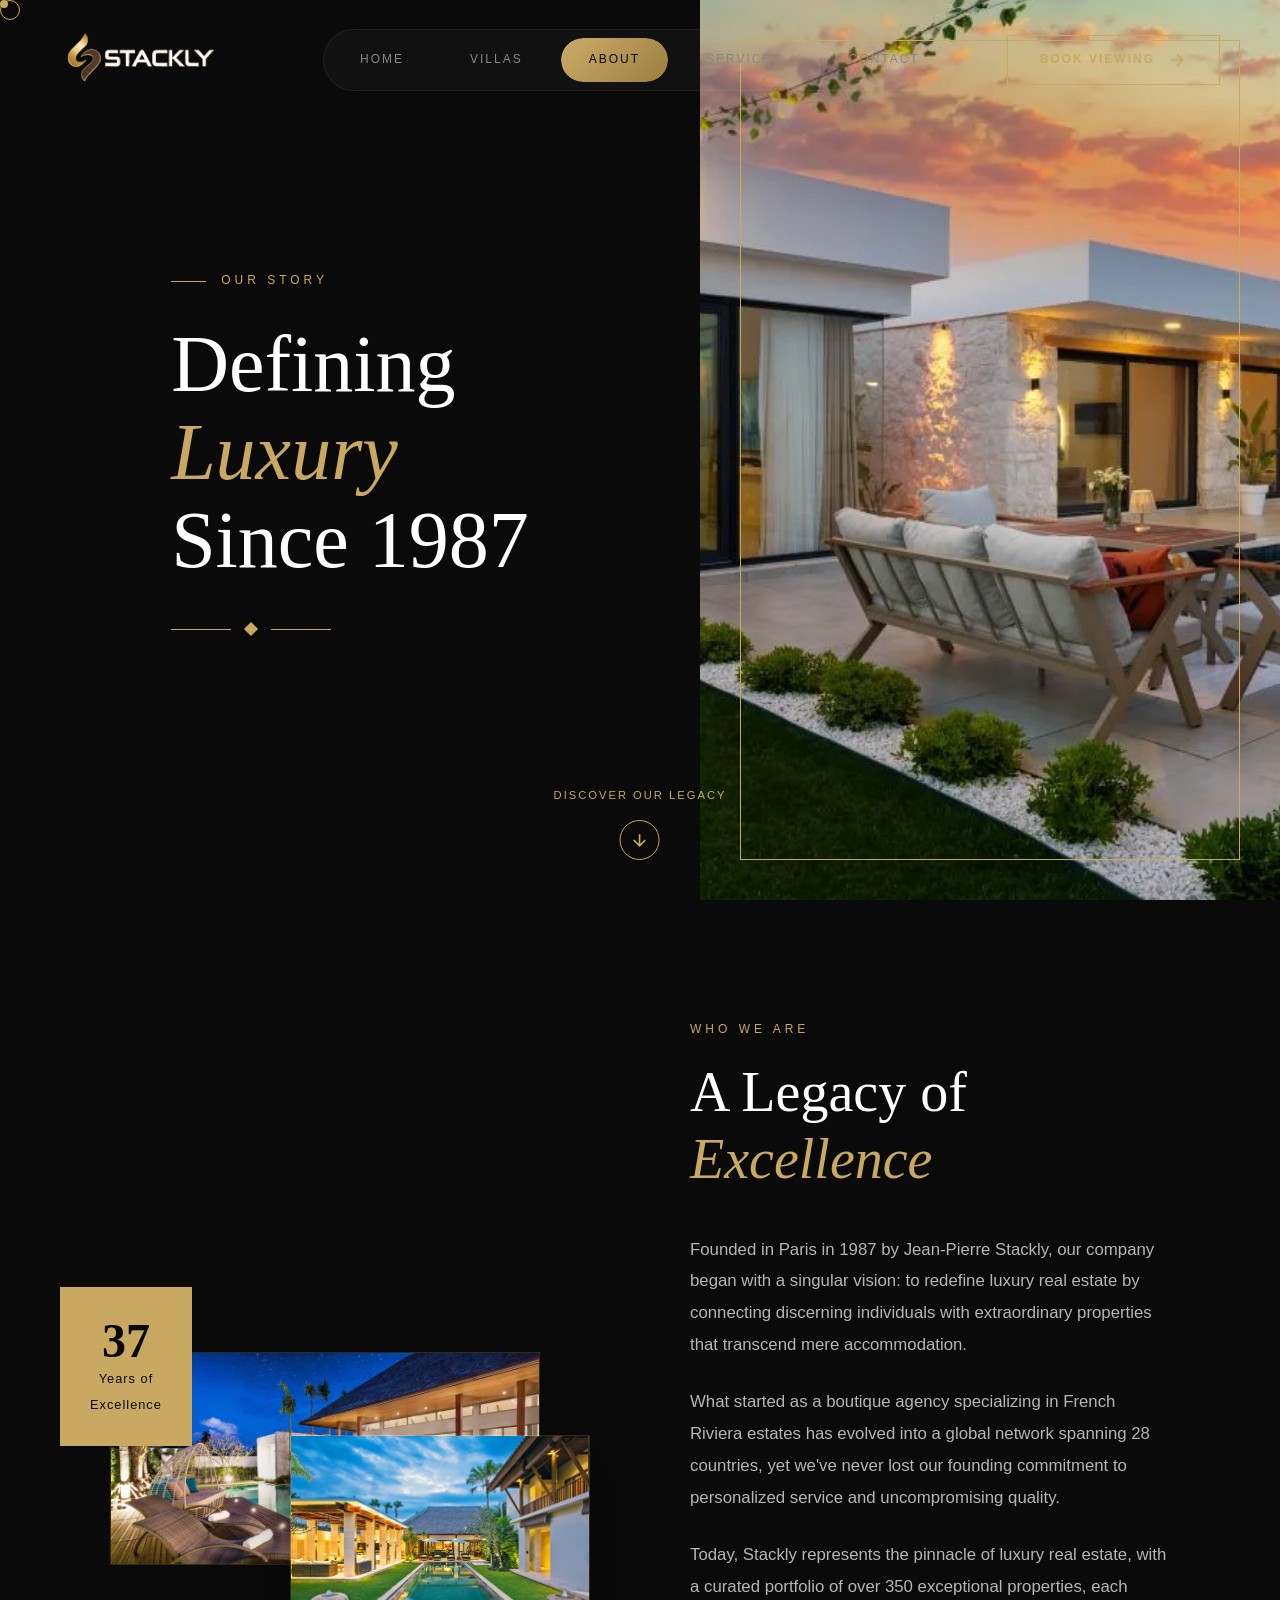
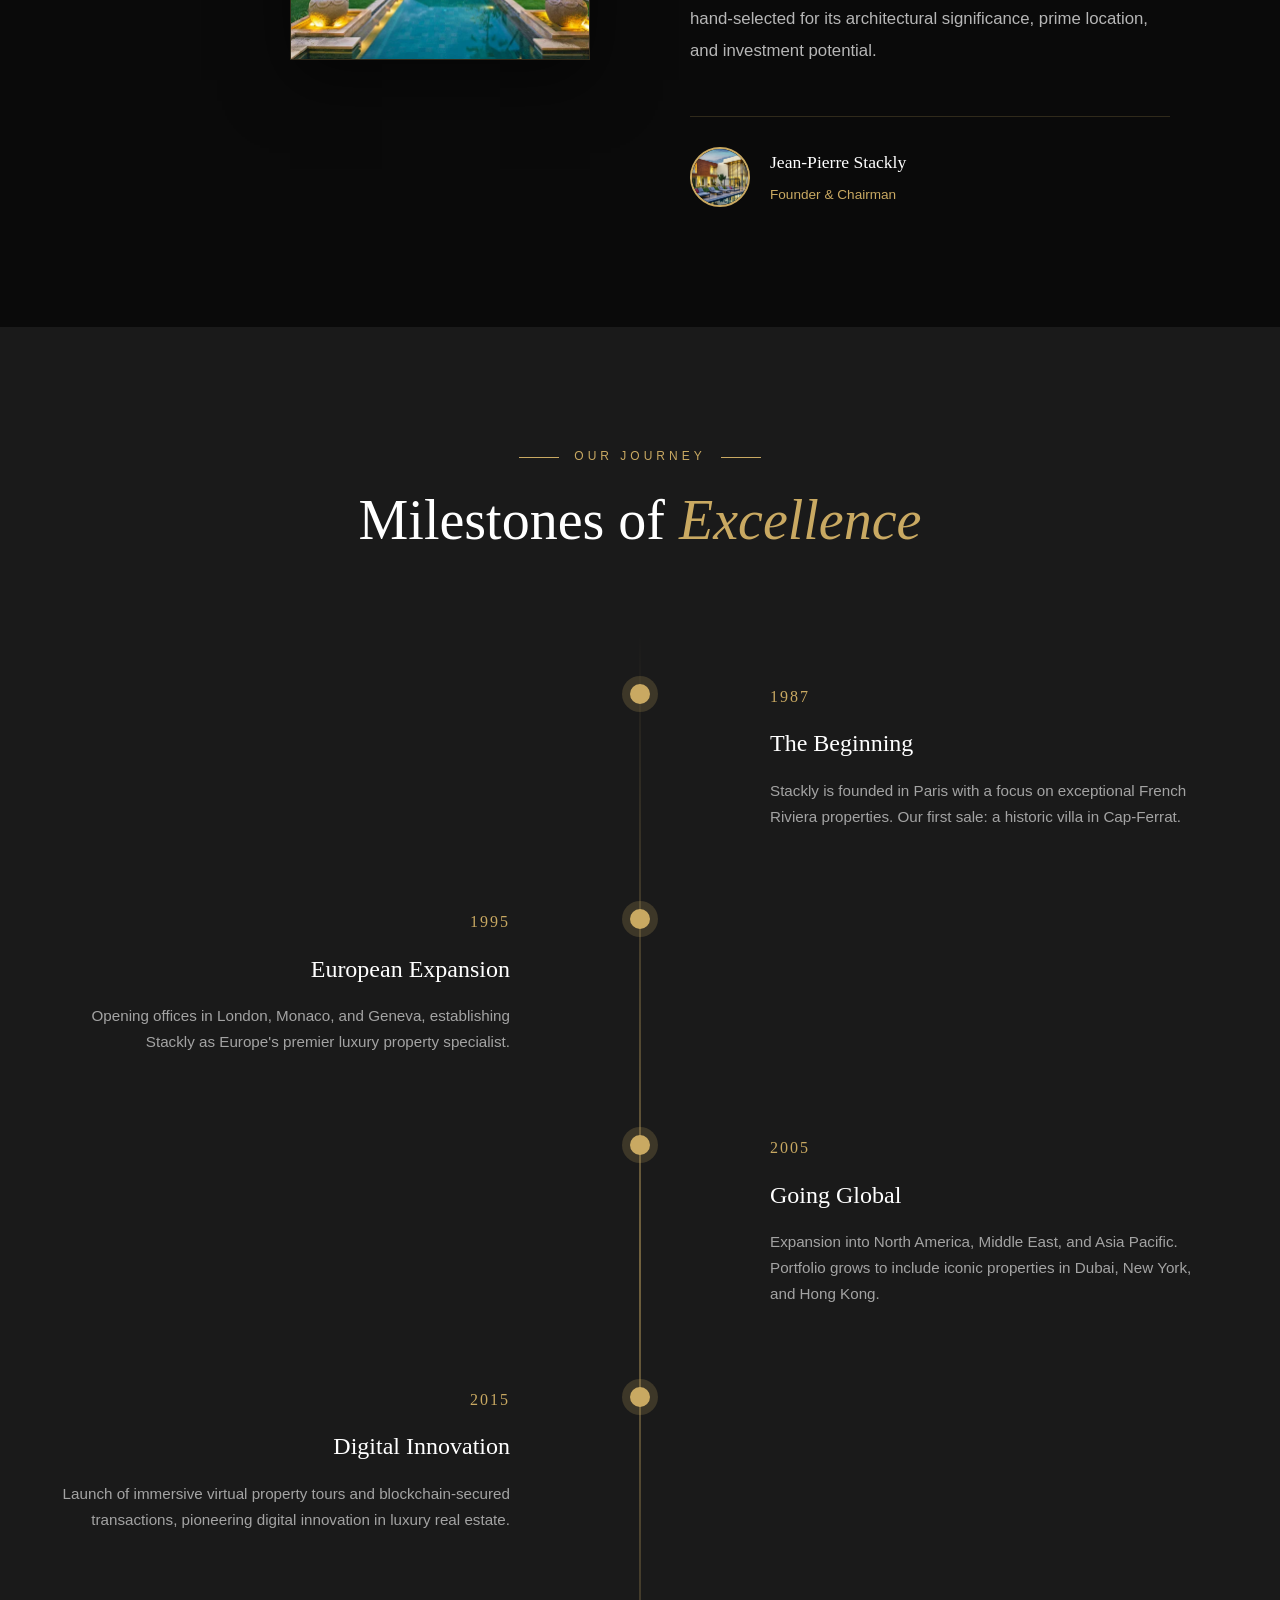
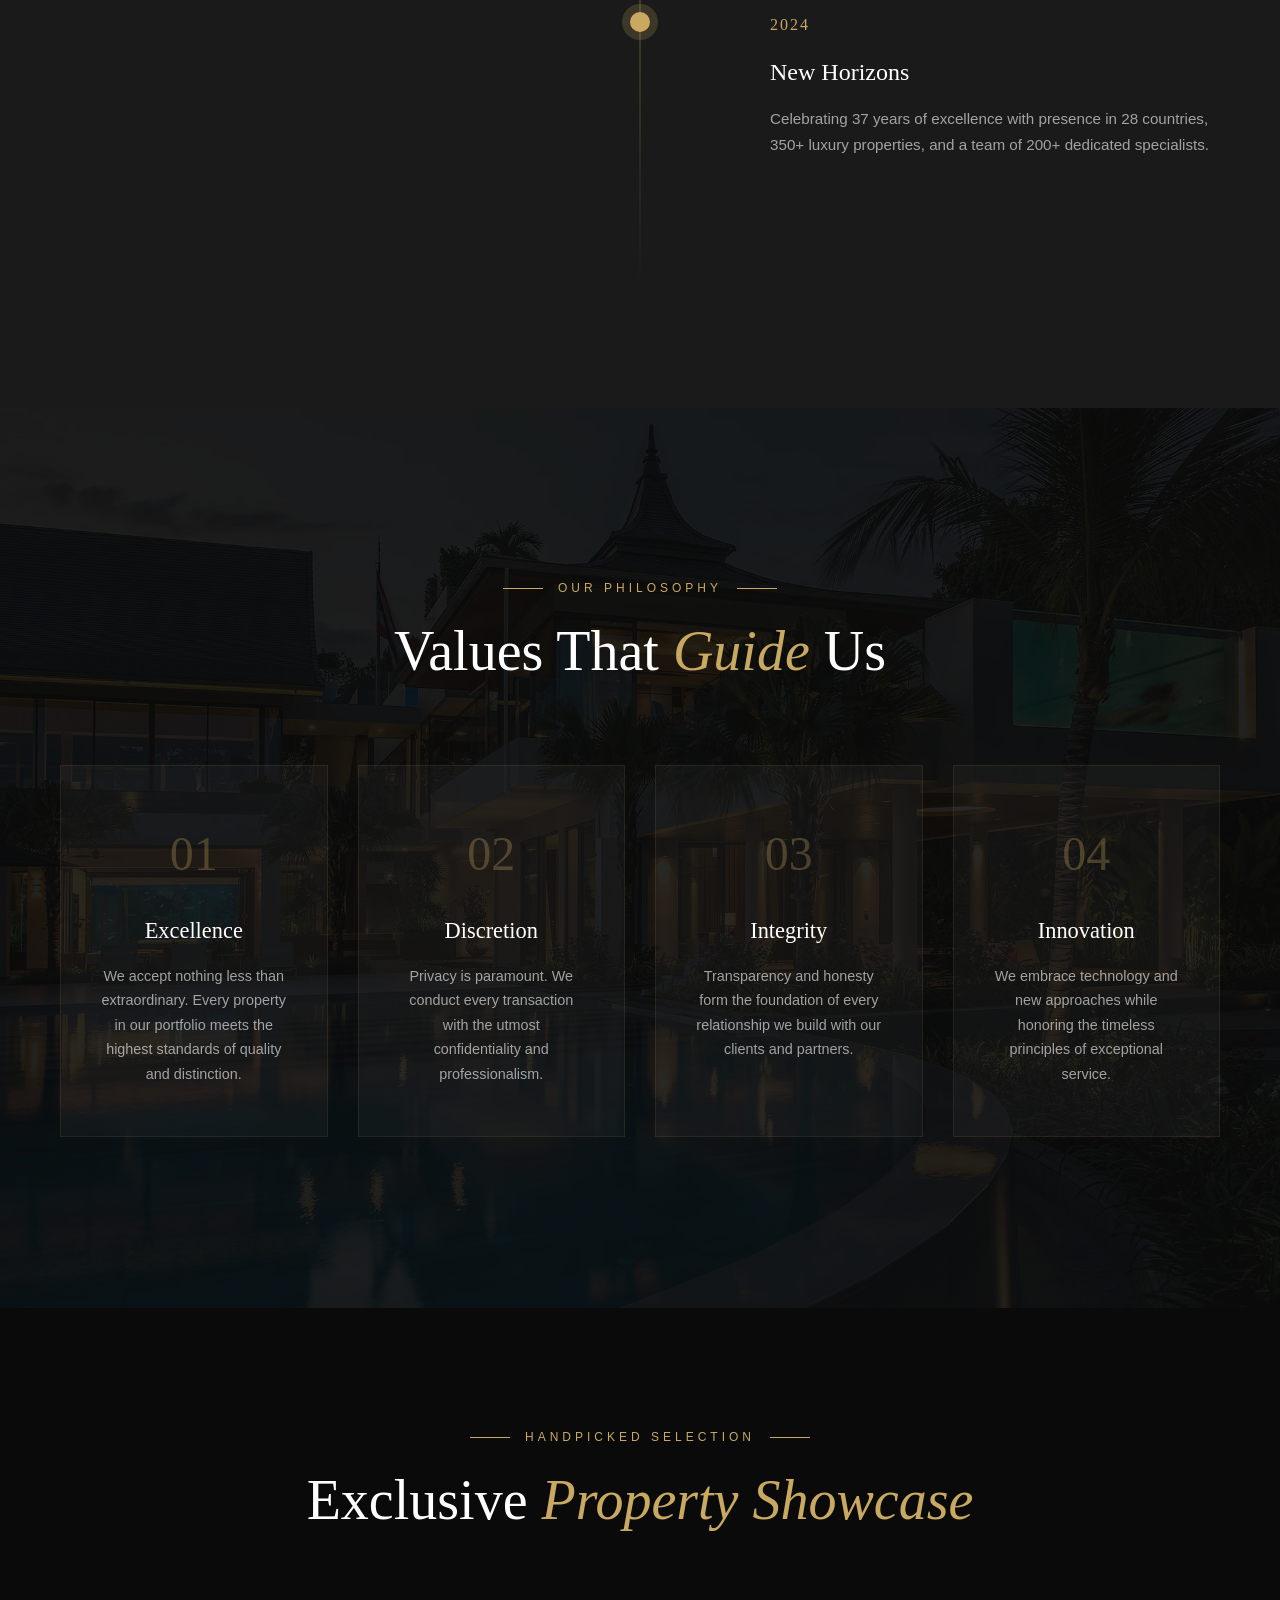
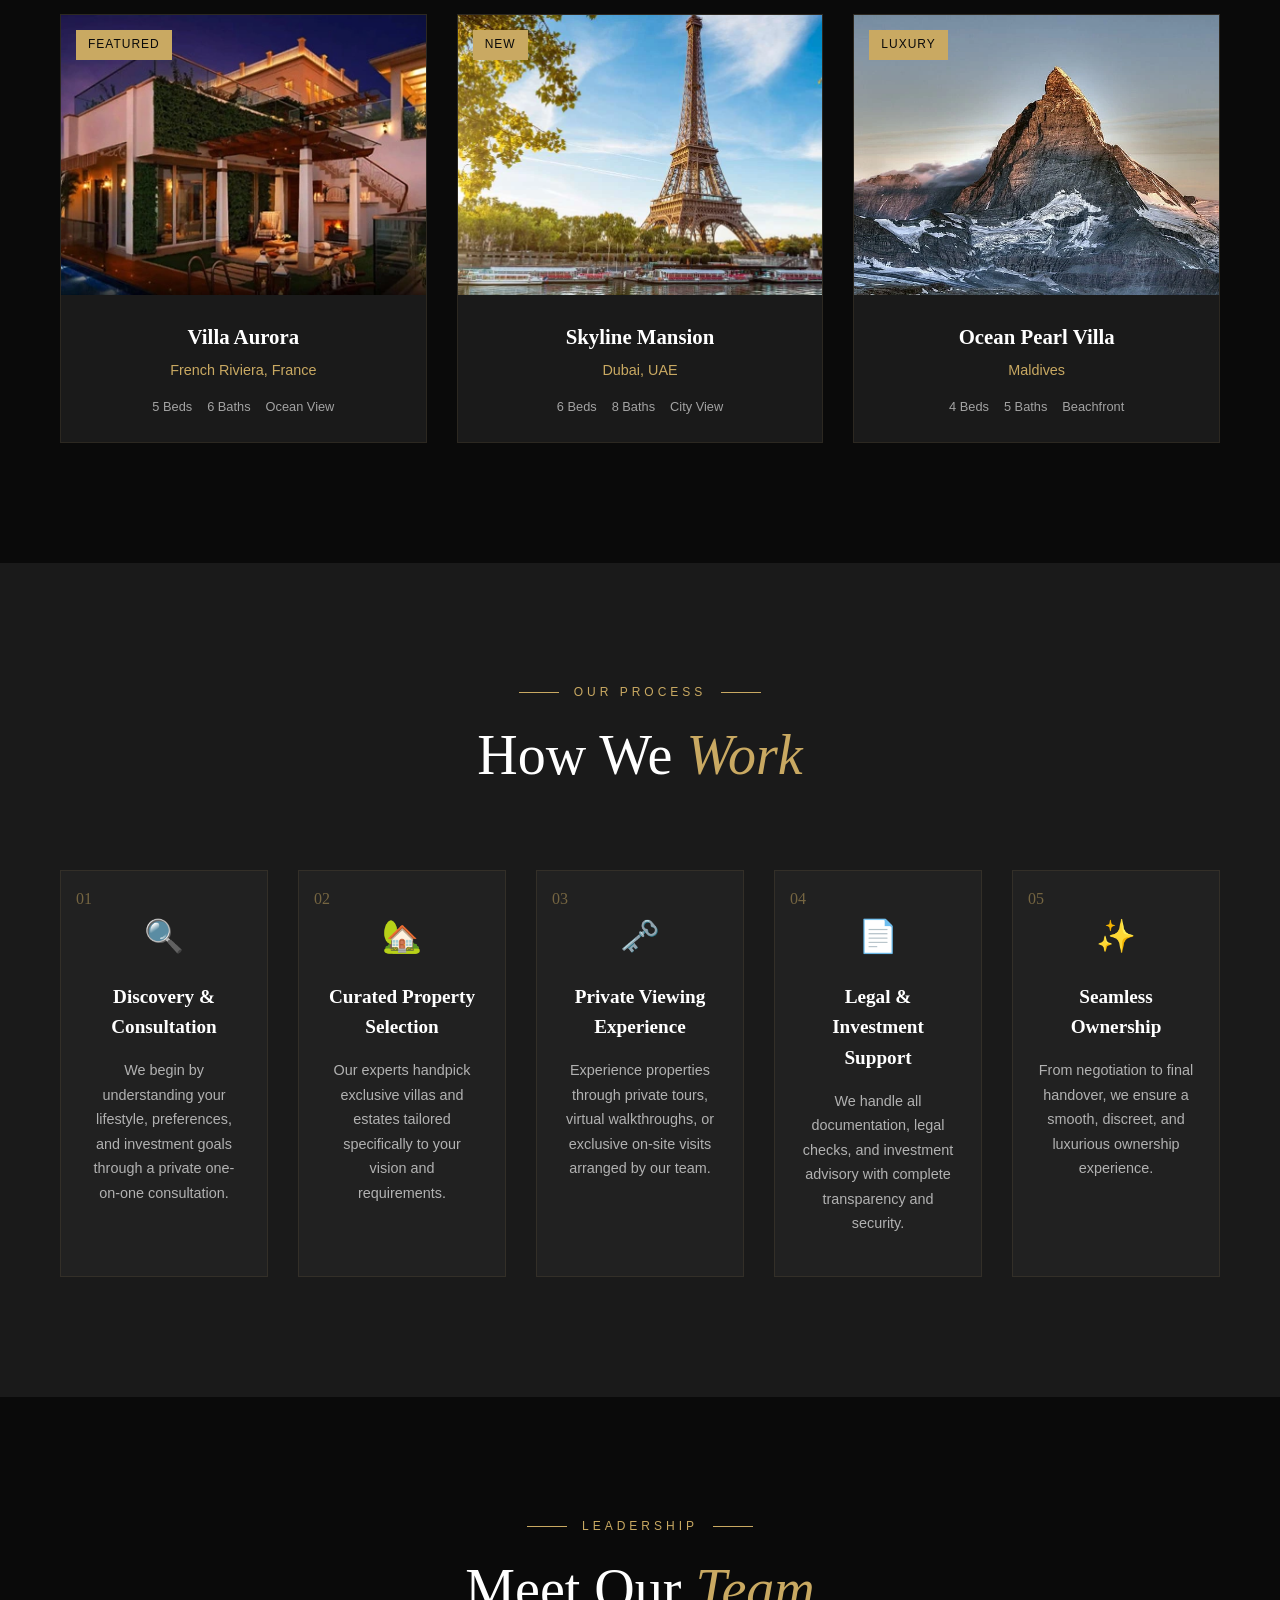
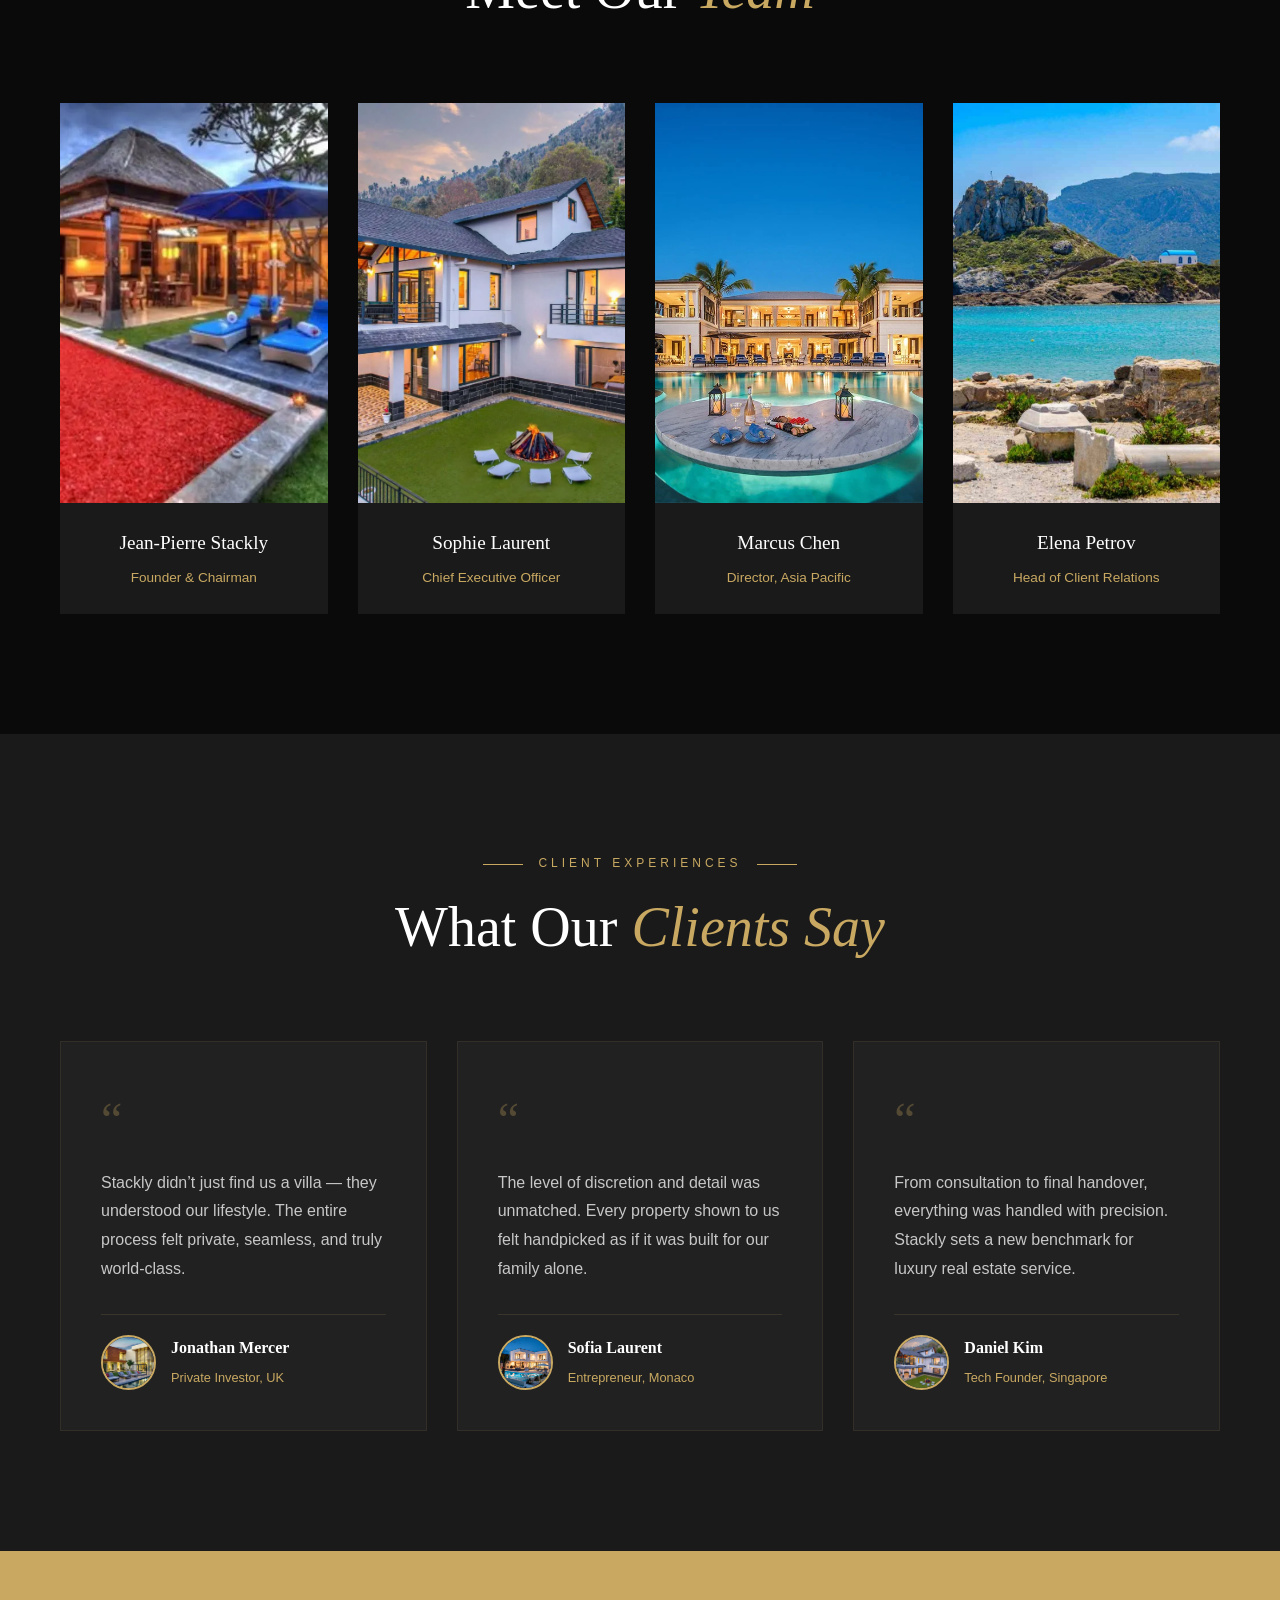
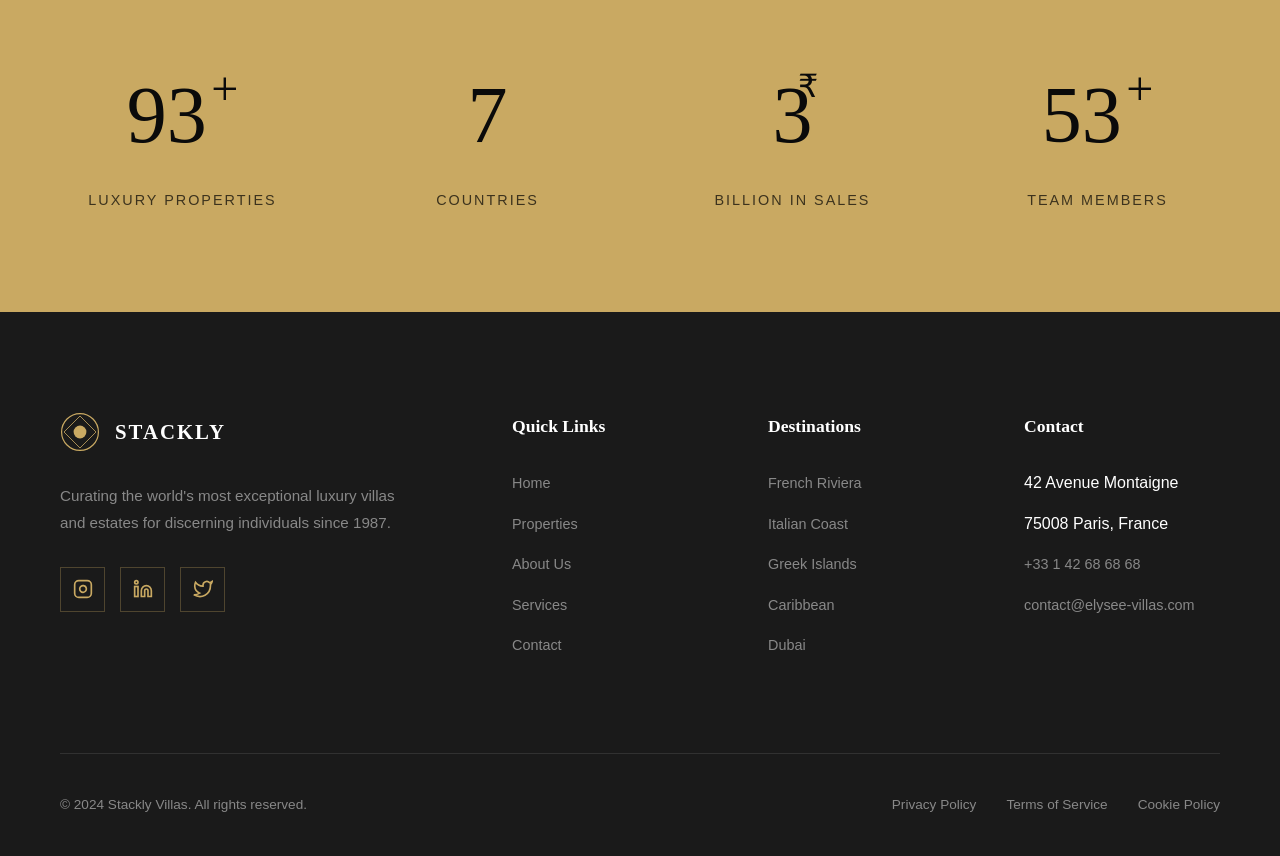
==== commit b14956c0: "update1" ====
--- a/about.html
+++ b/about.html
@@ -37,17 +37,7 @@
     <nav class="navbar">
         <div class="navbar-container">
             <a href="index.html" class="logo">
-                <div class="logo-emblem">
-                    <svg viewBox="0 0 50 50">
-                        <circle class="emblem-outer" cx="25" cy="25" r="23"/>
-                        <circle class="emblem-inner" cx="25" cy="25" r="8"/>
-                        <polygon class="emblem-diamond" points="25,5 45,25 25,45 5,25"/>
-                    </svg>
-                </div>
-                <div class="logo-text">
-                    <span class="brand">Stackly</span>
-                    <span class="tagline">Luxury Villas</span>
-                </div>
+                <img src="images/stackly_logo.webp" alt="Stackly Luxury Villas" class="logo-img">
             </a>
 
             <div class="nav-orbital">
@@ -91,7 +81,7 @@
         </div>
         <div class="hero-split right">
             <div class="hero-image-container">
-                <img src="[images.unsplash.com](https://images.unsplash.com/photo-1600585154340-be6161a56a0c?w=1200)" alt="Luxury Villa" class="hero-image">
+                <img src="images/villa10.webp" alt="Luxury Villa" class="hero-image">
                 <div class="image-frame"></div>
             </div>
         </div>
@@ -110,8 +100,8 @@
         <div class="story-grid">
             <div class="story-visual reveal-left">
                 <div class="visual-stack">
-                    <img src="[images.unsplash.com](https://images.unsplash.com/photo-1600607687939-ce8a6c25118c?w=800)" alt="Interior" class="stack-image main">
-                    <img src="[images.unsplash.com](https://images.unsplash.com/photo-1600566753086-00f18fb6b3ea?w=600)" alt="Detail" class="stack-image secondary">
+                    <img src="images/villa12.webp" alt="Interior" class="stack-image main">
+                    <img src="images/villa13.webp" alt="Detail" class="stack-image secondary">
                     <div class="stack-stat">
                         <span class="stat-value">37</span>
                         <span class="stat-text">Years of<br>Excellence</span>
@@ -137,7 +127,7 @@
                     architectural significance, prime location, and investment potential.
                 </p>
                 <div class="story-signature">
-                    <img src="[images.unsplash.com](https://images.unsplash.com/photo-1507003211169-0a1dd7228f2d?w=100)" alt="Jean-Pierre Stackly" class="signature-image">
+                    <img src="images/villa14.webp" alt="Jean-Pierre Stackly" class="signature-image">
                     <div class="signature-info">
                         <span class="signature-name">Jean-Pierre Stackly</span>
                         <span class="signature-title">Founder & Chairman</span>
@@ -232,7 +222,7 @@
     <!-- Values Section -->
     <section class="values-section">
         <div class="values-background">
-            <img src="[images.unsplash.com](https://images.unsplash.com/photo-1602343168117-bb8ffe3e2e9f?w=1600)" alt="Luxury Interior">
+            <img src="images/villa15.webp" alt="Luxury Interior">
             <div class="values-overlay"></div>
         </div>
         <div class="values-content">
@@ -293,7 +283,7 @@
         <!-- Property 1 -->
         <div class="property-card reveal">
             <div class="property-image">
-                <img src="https://images.unsplash.com/photo-1600585154340-be6161a56a0c?w=800" alt="Villa Aurora">
+                <img src="images/villa16.webp" alt="Villa Aurora">
                 <div class="property-badge">Featured</div>
                 <div class="property-overlay">
                     <button class="view-btn">View Details</button>
@@ -313,7 +303,7 @@
         <!-- Property 2 -->
         <div class="property-card reveal">
             <div class="property-image">
-                <img src="https://images.unsplash.com/photo-1600566753086-00f18fb6b3ea?w=800" alt="Skyline Mansion">
+                <img src="images/france.webp" alt="Skyline Mansion">
                 <div class="property-badge">New</div>
                 <div class="property-overlay">
                     <button class="view-btn">View Details</button>
@@ -333,7 +323,7 @@
         <!-- Property 3 -->
         <div class="property-card reveal">
             <div class="property-image">
-                <img src="https://images.unsplash.com/photo-1600607687939-ce8a6c25118c?w=800" alt="Ocean Pearl Villa">
+                <img src="images/switzerland.webp" alt="Ocean Pearl Villa">
                 <div class="property-badge">Luxury</div>
                 <div class="property-overlay">
                     <button class="view-btn">View Details</button>
@@ -430,7 +420,7 @@
         <div class="team-grid">
             <div class="team-card reveal">
                 <div class="team-image">
-                    <img src="[images.unsplash.com](https://images.unsplash.com/photo-1507003211169-0a1dd7228f2d?w=500)" alt="Jean-Pierre Stackly">
+                    <img src="images/villa9.webp" alt="Jean-Pierre Stackly">
                     <div class="team-overlay">
                         <div class="team-social">
                             <a href="#" aria-label="LinkedIn">
@@ -457,7 +447,7 @@
 
             <div class="team-card reveal">
                 <div class="team-image">
-                    <img src="[images.unsplash.com](https://images.unsplash.com/photo-1494790108377-be9c29b29330?w=500)" alt="Sophie Laurent">
+                    <img src="images/villa3.webp" alt="Sophie Laurent">
                     <div class="team-overlay">
                         <div class="team-social">
                             <a href="#" aria-label="LinkedIn">
@@ -484,7 +474,7 @@
 
             <div class="team-card reveal">
                 <div class="team-image">
-                    <img src="[images.unsplash.com](https://images.unsplash.com/photo-1472099645785-5658abf4ff4e?w=500)" alt="Marcus Chen">
+                    <img src="images/villa6.webp" alt="Marcus Chen">
                     <div class="team-overlay">
                         <div class="team-social">
                             <a href="#" aria-label="LinkedIn">
@@ -511,7 +501,7 @@
 
             <div class="team-card reveal">
                 <div class="team-image">
-                    <img src="[images.unsplash.com](https://images.unsplash.com/photo-1580489944761-15a19d654956?w=500)" alt="Elena Petrov">
+                    <img src="images/greece.webp" alt="Elena Petrov">
                     <div class="team-overlay">
                         <div class="team-social">
                             <a href="#" aria-label="LinkedIn">
@@ -557,7 +547,7 @@
             </p>
 
             <div class="testimonial-footer">
-                <img src="https://images.unsplash.com/photo-1500648767791-00dcc994a43e?w=200" alt="Client" class="client-img">
+                <img src="images/villa14.webp" alt="Client" class="client-img">
                 <div>
                     <h4 class="client-name">Jonathan Mercer</h4>
                     <span class="client-role">Private Investor, UK</span>
@@ -574,7 +564,7 @@
             </p>
 
             <div class="testimonial-footer">
-                <img src="https://images.unsplash.com/photo-1494790108377-be9c29b29330?w=200" alt="Client" class="client-img">
+                <img src="images/villa1.webp" alt="Client" class="client-img">
                 <div>
                     <h4 class="client-name">Sofia Laurent</h4>
                     <span class="client-role">Entrepreneur, Monaco</span>
@@ -591,7 +581,7 @@
             </p>
 
             <div class="testimonial-footer">
-                <img src="https://images.unsplash.com/photo-1472099645785-5658abf4ff4e?w=200" alt="Client" class="client-img">
+                <img src="images/villa3.webp" alt="Client" class="client-img">
                 <div>
                     <h4 class="client-name">Daniel Kim</h4>
                     <span class="client-role">Tech Founder, Singapore</span>
@@ -617,7 +607,7 @@
             <div class="stat-block reveal">
                 <span class="stat-number" data-count="12">0</span>
                 <span class="stat-label">Billion in Sales</span>
-                <span class="stat-currency">€</span>
+                <span class="stat-currency">₹</span>
             </div>
             <div class="stat-block reveal">
                 <span class="stat-number" data-count="200">0</span>
--- a/css/about.css
+++ b/css/about.css
@@ -1,3 +1,33 @@
+.logo{
+    display: flex;
+    align-items: center;
+    text-decoration: none;
+}
+
+.logo-img{
+    height: 80px;      /* Desktop */
+    width: auto;
+    display: block;
+    object-fit: contain;
+    transition: transform .3s ease;
+}
+
+.logo-img:hover{
+    transform: scale(1.05);
+}
+
+@media (max-width:768px){
+    .logo-img{
+        height: 48px;
+    }
+}
+
+@media (max-width:480px){
+    .logo-img{
+        height: 42px;
+    }
+}
+
 /* ============================================
    ABOUT PAGE - SPLIT SCREEN DESIGN
    ============================================ */
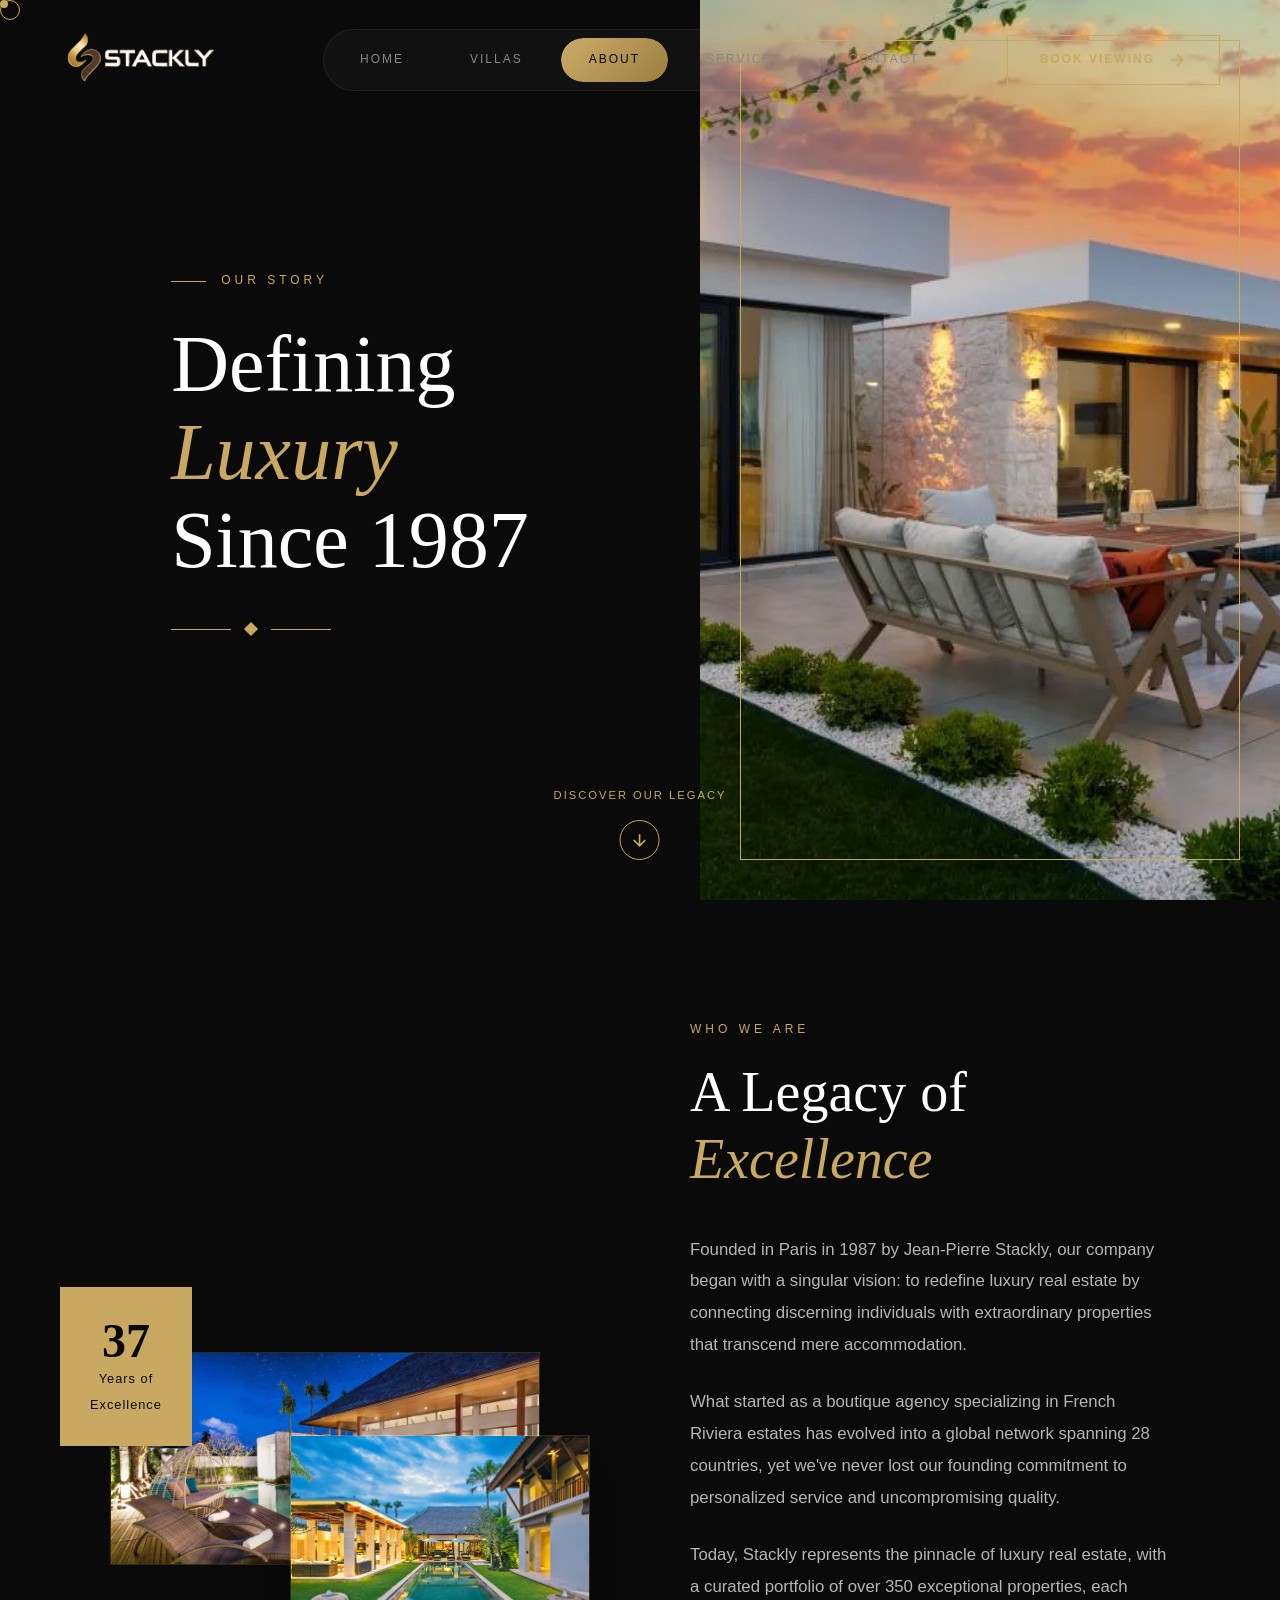
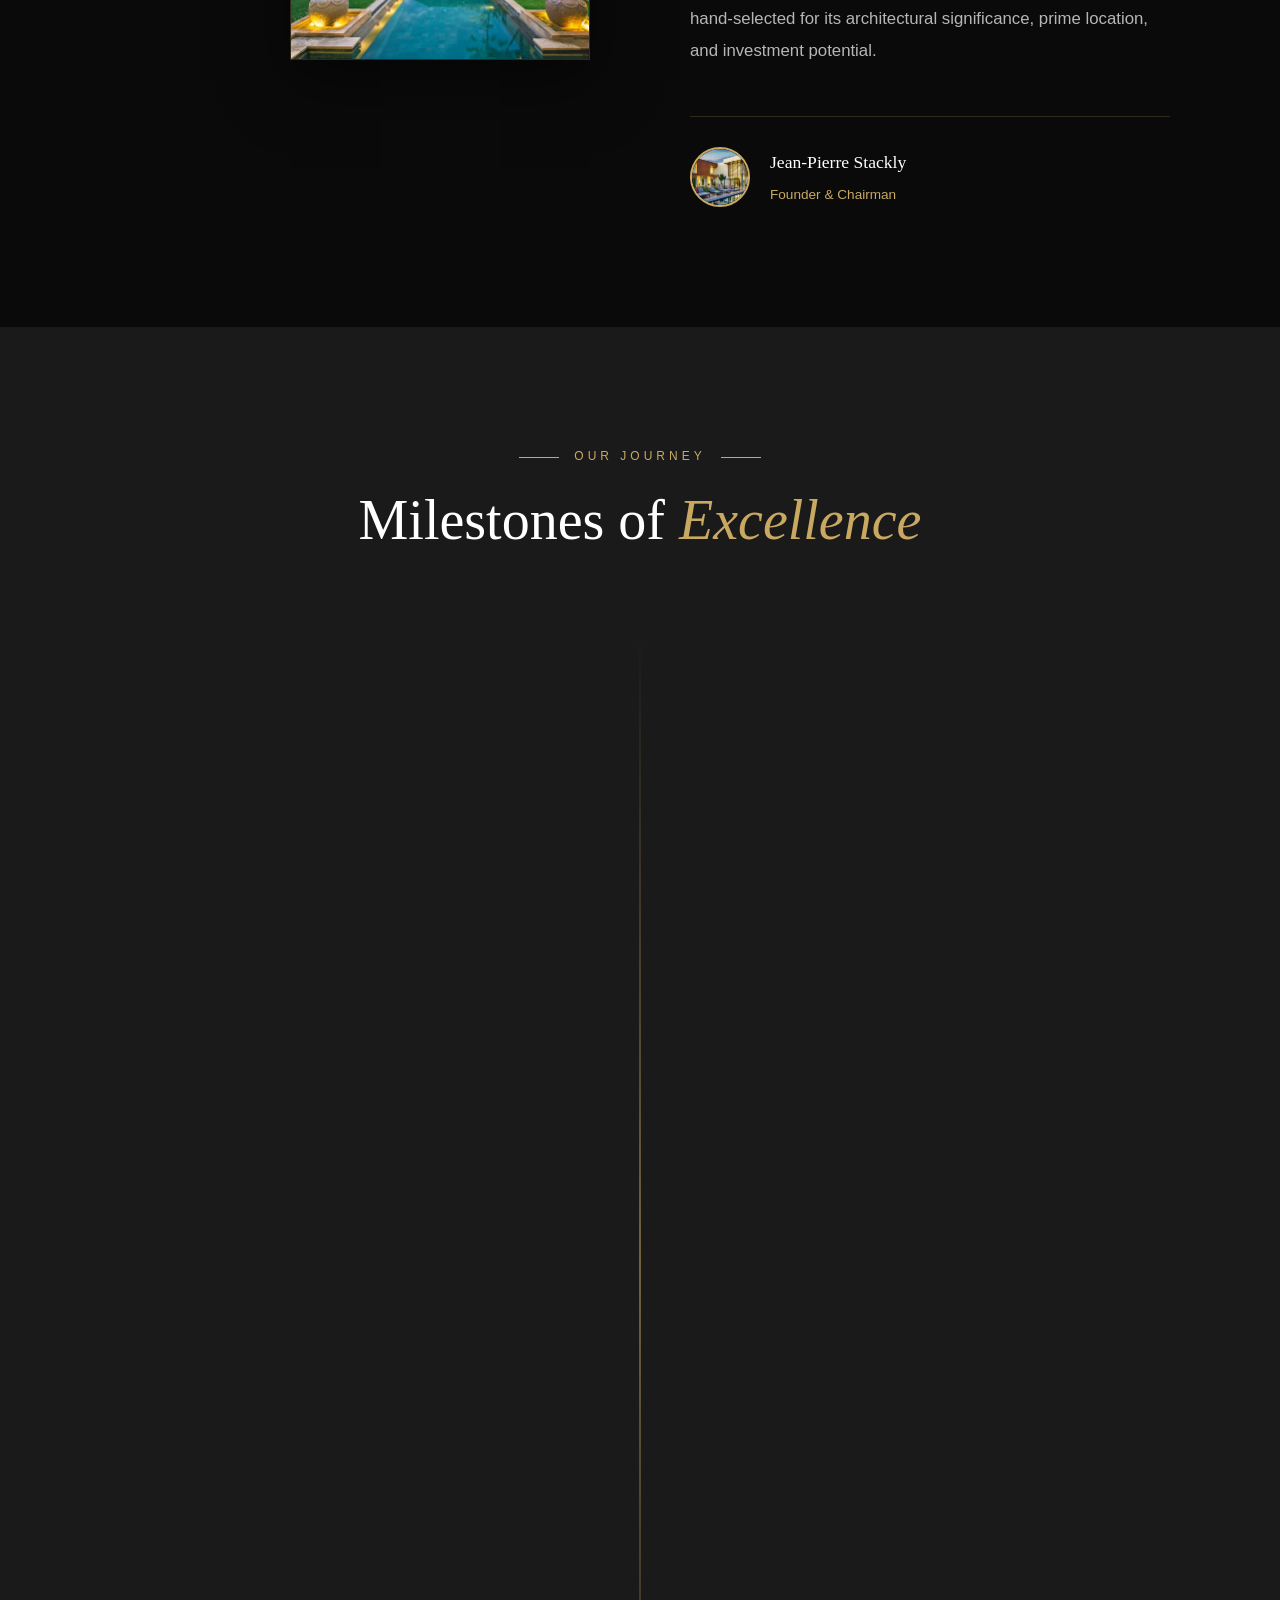
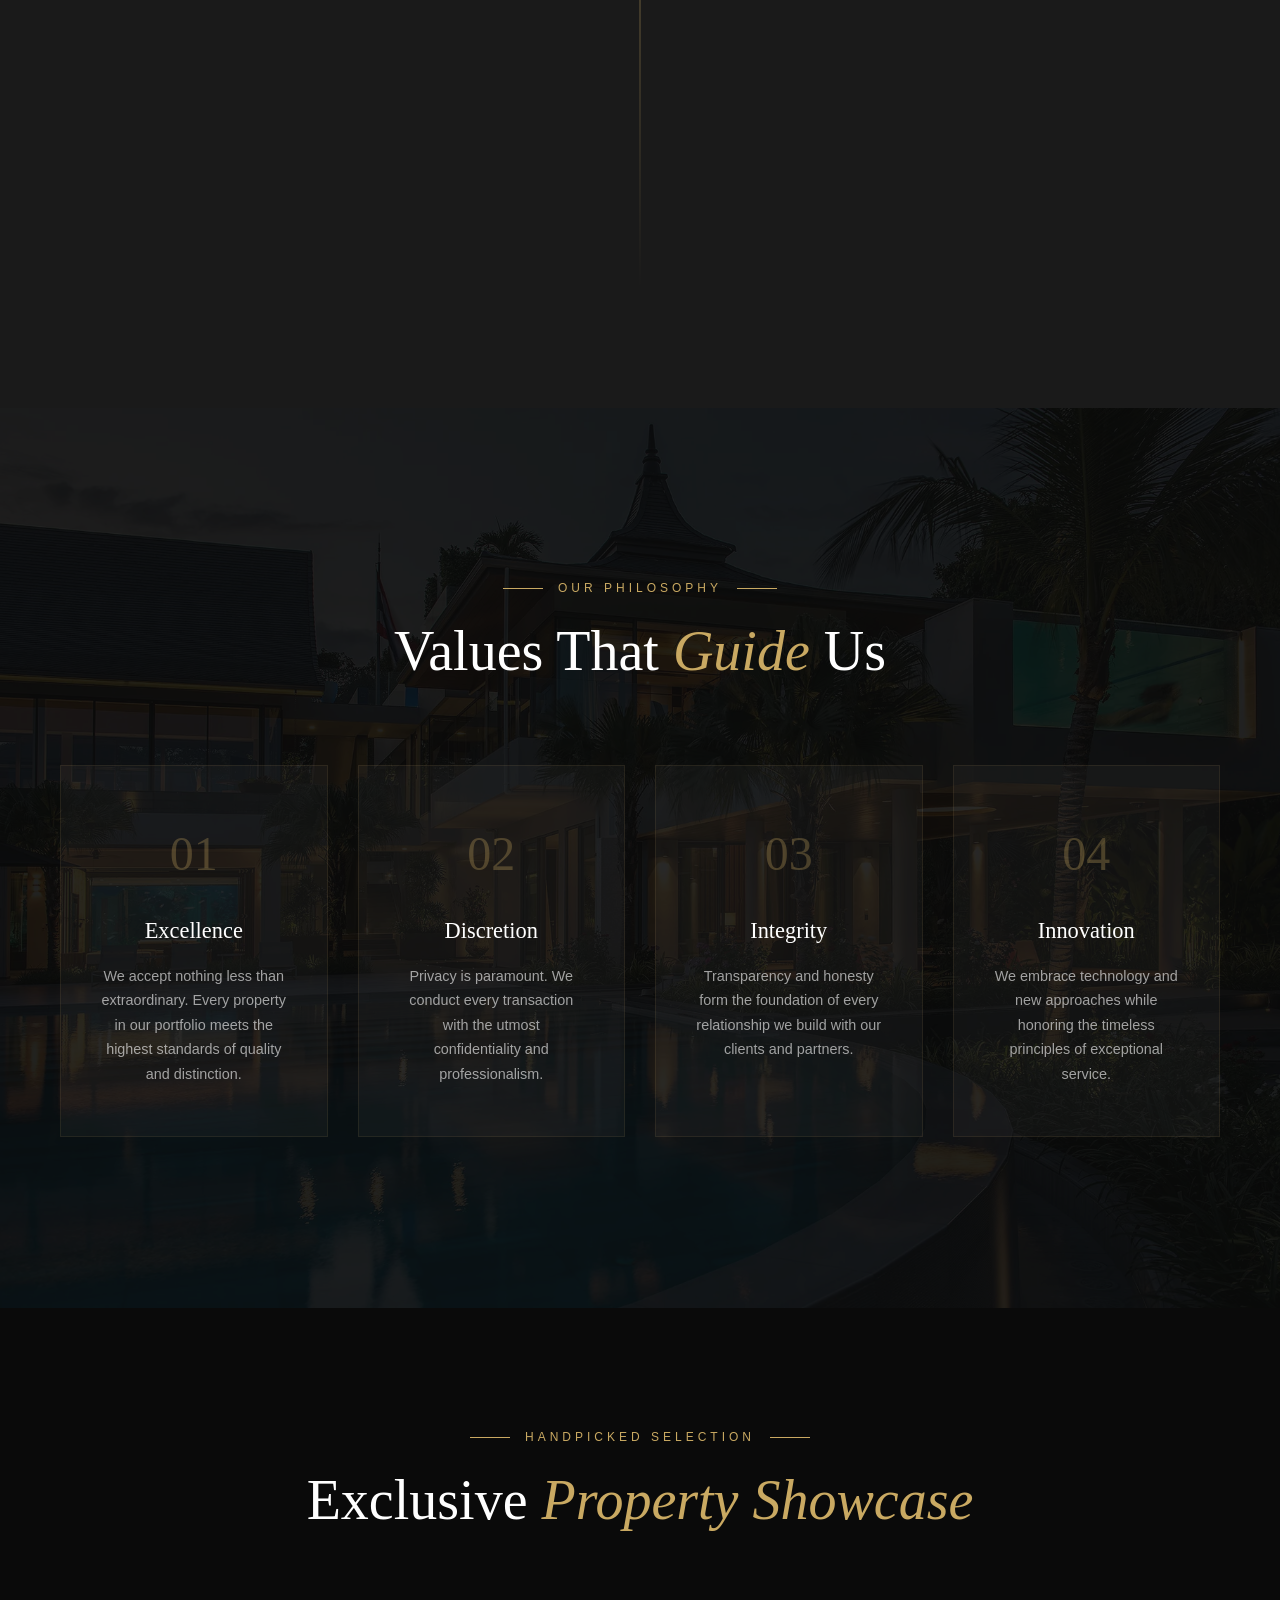
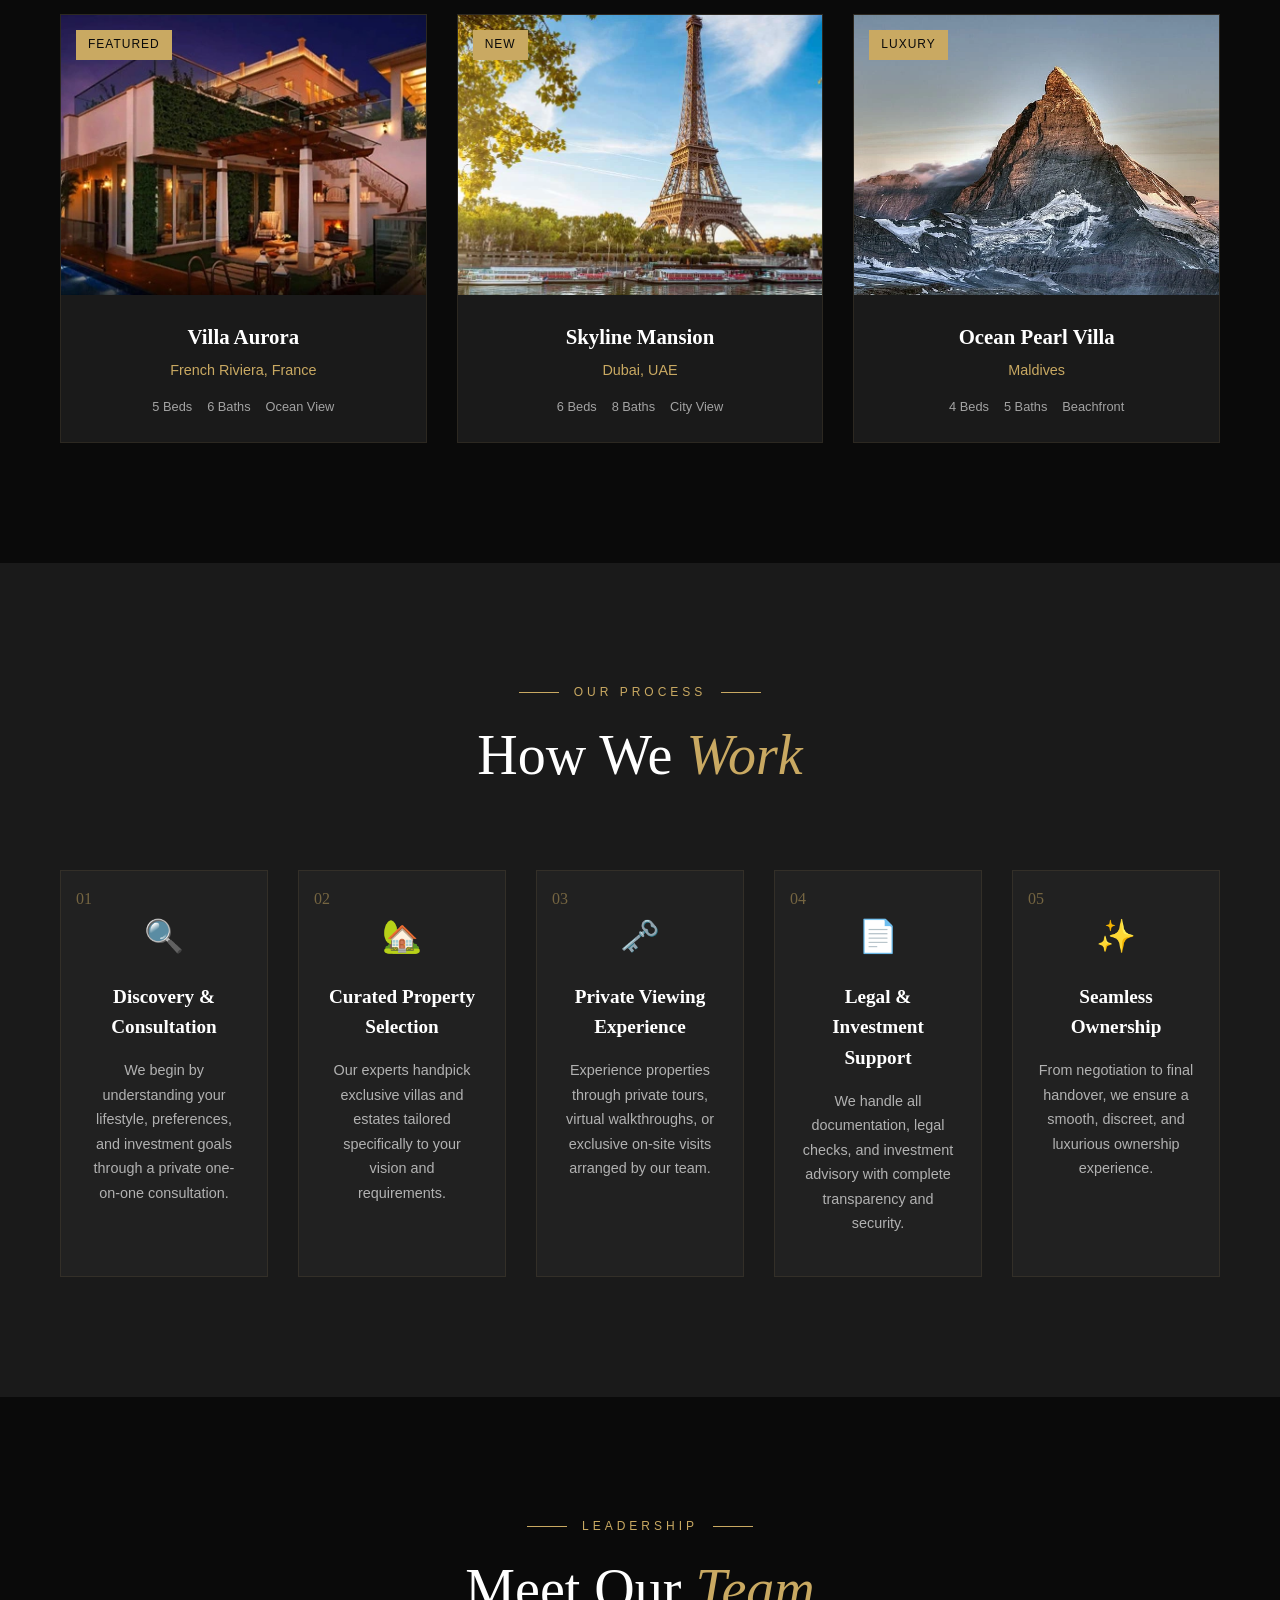
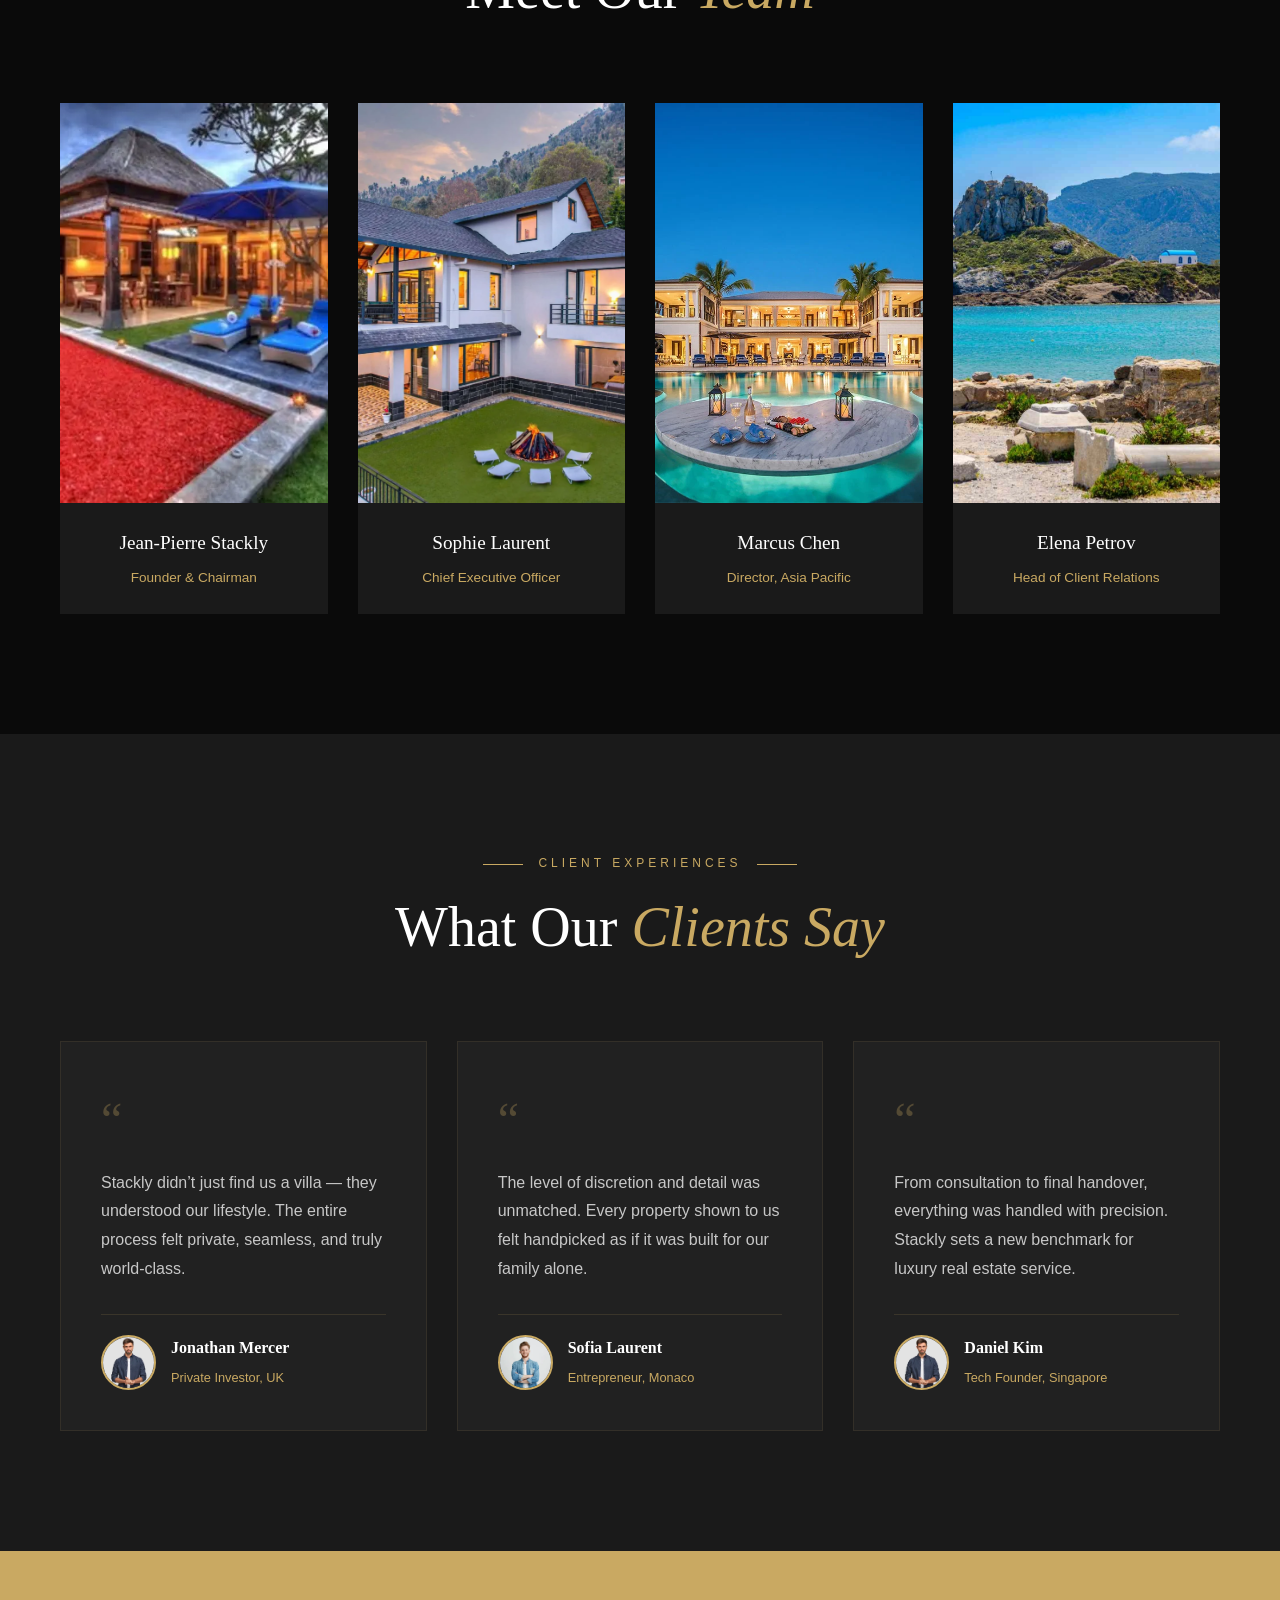
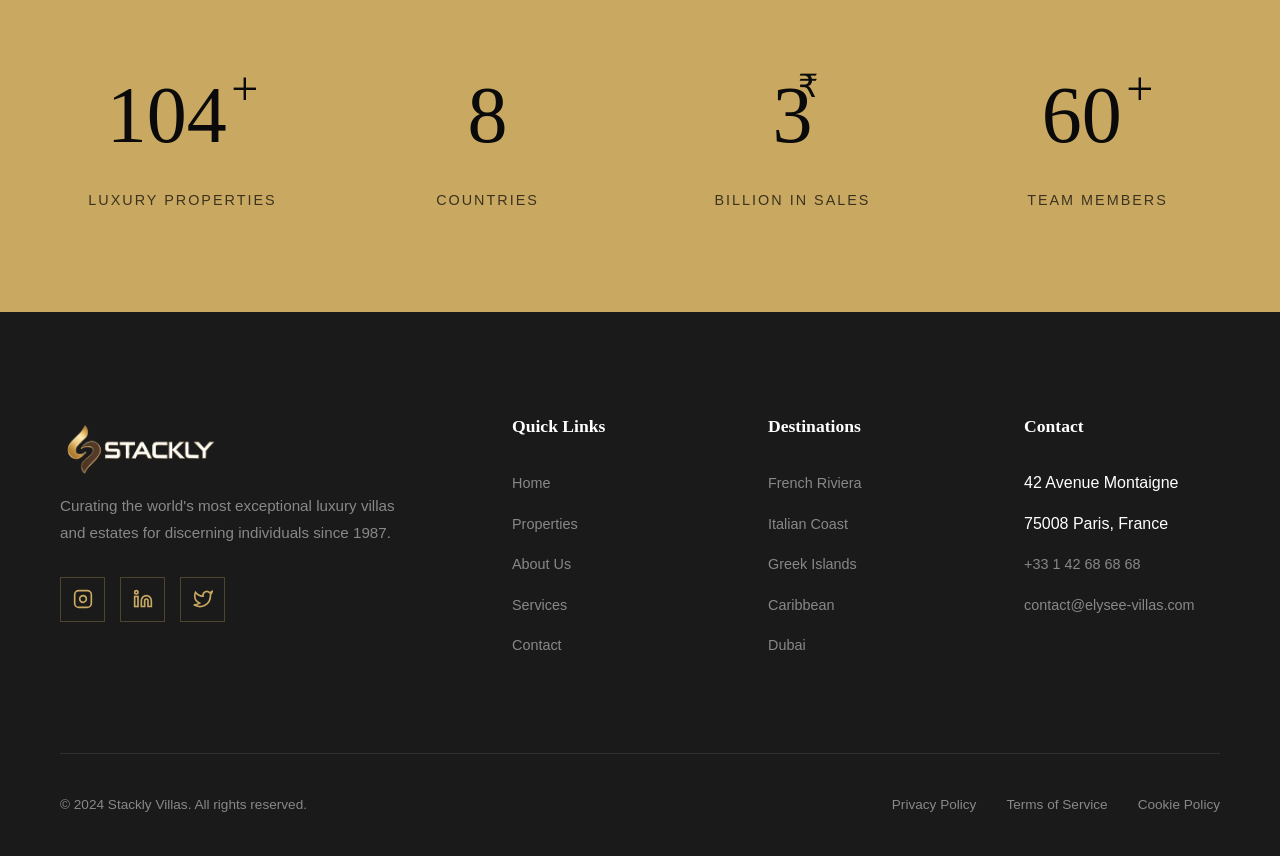
==== commit e19b15ff: "error-page" ====
--- a/about.html
+++ b/about.html
@@ -423,14 +423,14 @@
                     <img src="images/villa9.webp" alt="Jean-Pierre Stackly">
                     <div class="team-overlay">
                         <div class="team-social">
-                            <a href="#" aria-label="LinkedIn">
+                            <a href="error.html" aria-label="LinkedIn">
                                 <svg viewBox="0 0 24 24" fill="none" stroke="currentColor" stroke-width="2">
                                     <path d="M16 8a6 6 0 0 1 6 6v7h-4v-7a2 2 0 0 0-2-2 2 2 0 0 0-2 2v7h-4v-7a6 6 0 0 1 6-6z"/>
                                     <rect x="2" y="9" width="4" height="12"/>
                                     <circle cx="4" cy="4" r="2"/>
                                 </svg>
                             </a>
-                            <a href="#" aria-label="Email">
+                            <a href="error.html" aria-label="Email">
                                 <svg viewBox="0 0 24 24" fill="none" stroke="currentColor" stroke-width="2">
                                     <path d="M4 4h16c1.1 0 2 .9 2 2v12c0 1.1-.9 2-2 2H4c-1.1 0-2-.9-2-2V6c0-1.1.9-2 2-2z"/>
                                     <polyline points="22,6 12,13 2,6"/>
@@ -450,14 +450,14 @@
                     <img src="images/villa3.webp" alt="Sophie Laurent">
                     <div class="team-overlay">
                         <div class="team-social">
-                            <a href="#" aria-label="LinkedIn">
+                            <a href="error.html" aria-label="LinkedIn">
                                 <svg viewBox="0 0 24 24" fill="none" stroke="currentColor" stroke-width="2">
                                     <path d="M16 8a6 6 0 0 1 6 6v7h-4v-7a2 2 0 0 0-2-2 2 2 0 0 0-2 2v7h-4v-7a6 6 0 0 1 6-6z"/>
                                     <rect x="2" y="9" width="4" height="12"/>
                                     <circle cx="4" cy="4" r="2"/>
                                 </svg>
                             </a>
-                            <a href="#" aria-label="Email">
+                            <a href="error.html" aria-label="Email">
                                 <svg viewBox="0 0 24 24" fill="none" stroke="currentColor" stroke-width="2">
                                     <path d="M4 4h16c1.1 0 2 .9 2 2v12c0 1.1-.9 2-2 2H4c-1.1 0-2-.9-2-2V6c0-1.1.9-2 2-2z"/>
                                     <polyline points="22,6 12,13 2,6"/>
@@ -477,14 +477,14 @@
                     <img src="images/villa6.webp" alt="Marcus Chen">
                     <div class="team-overlay">
                         <div class="team-social">
-                            <a href="#" aria-label="LinkedIn">
+                            <a href="error.html" aria-label="LinkedIn">
                                 <svg viewBox="0 0 24 24" fill="none" stroke="currentColor" stroke-width="2">
                                     <path d="M16 8a6 6 0 0 1 6 6v7h-4v-7a2 2 0 0 0-2-2 2 2 0 0 0-2 2v7h-4v-7a6 6 0 0 1 6-6z"/>
                                     <rect x="2" y="9" width="4" height="12"/>
                                     <circle cx="4" cy="4" r="2"/>
                                 </svg>
                             </a>
-                            <a href="#" aria-label="Email">
+                            <a href="error.html" aria-label="Email">
                                 <svg viewBox="0 0 24 24" fill="none" stroke="currentColor" stroke-width="2">
                                     <path d="M4 4h16c1.1 0 2 .9 2 2v12c0 1.1-.9 2-2 2H4c-1.1 0-2-.9-2-2V6c0-1.1.9-2 2-2z"/>
                                     <polyline points="22,6 12,13 2,6"/>
@@ -504,14 +504,14 @@
                     <img src="images/greece.webp" alt="Elena Petrov">
                     <div class="team-overlay">
                         <div class="team-social">
-                            <a href="#" aria-label="LinkedIn">
+                            <a href="error.html" aria-label="LinkedIn">
                                 <svg viewBox="0 0 24 24" fill="none" stroke="currentColor" stroke-width="2">
                                     <path d="M16 8a6 6 0 0 1 6 6v7h-4v-7a2 2 0 0 0-2-2 2 2 0 0 0-2 2v7h-4v-7a6 6 0 0 1 6-6z"/>
                                     <rect x="2" y="9" width="4" height="12"/>
                                     <circle cx="4" cy="4" r="2"/>
                                 </svg>
                             </a>
-                            <a href="#" aria-label="Email">
+                            <a href="error.html" aria-label="Email">
                                 <svg viewBox="0 0 24 24" fill="none" stroke="currentColor" stroke-width="2">
                                     <path d="M4 4h16c1.1 0 2 .9 2 2v12c0 1.1-.9 2-2 2H4c-1.1 0-2-.9-2-2V6c0-1.1.9-2 2-2z"/>
                                     <polyline points="22,6 12,13 2,6"/>
@@ -547,7 +547,7 @@
             </p>
 
             <div class="testimonial-footer">
-                <img src="images/villa14.webp" alt="Client" class="client-img">
+                <img src="images/team1.webp" alt="Client" class="client-img">
                 <div>
                     <h4 class="client-name">Jonathan Mercer</h4>
                     <span class="client-role">Private Investor, UK</span>
@@ -564,7 +564,7 @@
             </p>
 
             <div class="testimonial-footer">
-                <img src="images/villa1.webp" alt="Client" class="client-img">
+                <img src="images/team2.webp" alt="Client" class="client-img">
                 <div>
                     <h4 class="client-name">Sofia Laurent</h4>
                     <span class="client-role">Entrepreneur, Monaco</span>
@@ -581,7 +581,7 @@
             </p>
 
             <div class="testimonial-footer">
-                <img src="images/villa3.webp" alt="Client" class="client-img">
+                <img src="images/team1.webp" alt="Client" class="client-img">
                 <div>
                     <h4 class="client-name">Daniel Kim</h4>
                     <span class="client-role">Tech Founder, Singapore</span>
@@ -621,34 +621,29 @@
     <footer class="footer">
         <div class="footer-grid">
             <div class="footer-brand">
-                <div class="footer-logo">
-                    <svg class="footer-logo-emblem" viewBox="0 0 50 50">
-                        <circle cx="25" cy="25" r="23" fill="none" stroke="#c9a962" stroke-width="1.5"/>
-                        <circle cx="25" cy="25" r="8" fill="#c9a962"/>
-                        <polygon points="25,5 45,25 25,45 5,25" fill="none" stroke="#c9a962" stroke-width="1"/>
-                    </svg>
-                    <span class="footer-logo-text">Stackly</span>
-                </div>
+                <a href="index.html" class="logo">
+                    <img src="images/stackly_logo.webp" alt="Stackly Luxury Villas" class="logo-img">
+                </a>
                 <p class="footer-description">
                     Curating the world's most exceptional luxury villas and estates 
                     for discerning individuals since 1987.
                 </p>
                 <div class="footer-social">
-                    <a href="#" class="social-link" aria-label="Instagram">
+                    <a href="error.html" class="social-link" aria-label="Instagram">
                         <svg width="20" height="20" viewBox="0 0 24 24" fill="none" stroke="currentColor" stroke-width="2">
                             <rect x="2" y="2" width="20" height="20" rx="5" ry="5"/>
                             <path d="M16 11.37A4 4 0 1 1 12.63 8 4 4 0 0 1 16 11.37z"/>
                             <line x1="17.5" y1="6.5" x2="17.51" y2="6.5"/>
                         </svg>
                     </a>
-                    <a href="#" class="social-link" aria-label="LinkedIn">
+                    <a href="error.html" class="social-link" aria-label="LinkedIn">
                         <svg width="20" height="20" viewBox="0 0 24 24" fill="none" stroke="currentColor" stroke-width="2">
                             <path d="M16 8a6 6 0 0 1 6 6v7h-4v-7a2 2 0 0 0-2-2 2 2 0 0 0-2 2v7h-4v-7a6 6 0 0 1 6-6z"/>
                             <rect x="2" y="9" width="4" height="12"/>
                             <circle cx="4" cy="4" r="2"/>
                         </svg>
                     </a>
-                    <a href="#" class="social-link" aria-label="Twitter">
+                    <a href="error.html" class="social-link" aria-label="Twitter">
                         <svg width="20" height="20" viewBox="0 0 24 24" fill="none" stroke="currentColor" stroke-width="2">
                             <path d="M23 3a10.9 10.9 0 0 1-3.14 1.53 4.48 4.48 0 0 0-7.86 3v1A10.66 10.66 0 0 1 3 4s-4 9 5 13a11.64 11.64 0 0 1-7 2c9 5 20 0 20-11.5a4.5 4.5 0 0 0-.08-.83A7.72 7.72 0 0 0 23 3z"/>
                         </svg>
@@ -670,11 +665,11 @@
             <div class="footer-column">
                 <h4>Destinations</h4>
                 <ul class="footer-links">
-                    <li><a href="#">French Riviera</a></li>
-                    <li><a href="#">Italian Coast</a></li>
-                    <li><a href="#">Greek Islands</a></li>
-                    <li><a href="#">Caribbean</a></li>
-                    <li><a href="#">Dubai</a></li>
+                    <li><a href="error.html">French Riviera</a></li>
+                    <li><a href="error.html">Italian Coast</a></li>
+                    <li><a href="error.html">Greek Islands</a></li>
+                    <li><a href="error.html">Caribbean</a></li>
+                    <li><a href="error.html">Dubai</a></li>
                 </ul>
             </div>
 
@@ -692,9 +687,9 @@
         <div class="footer-bottom">
             <p class="footer-copyright">© 2024 Stackly Villas. All rights reserved.</p>
             <div class="footer-legal">
-                <a href="#">Privacy Policy</a>
-                <a href="#">Terms of Service</a>
-                <a href="#">Cookie Policy</a>
+                <a href="error.html">Privacy Policy</a>
+                <a href="error.html">Terms of Service</a>
+                <a href="error.html">Cookie Policy</a>
             </div>
         </div>
     </footer>
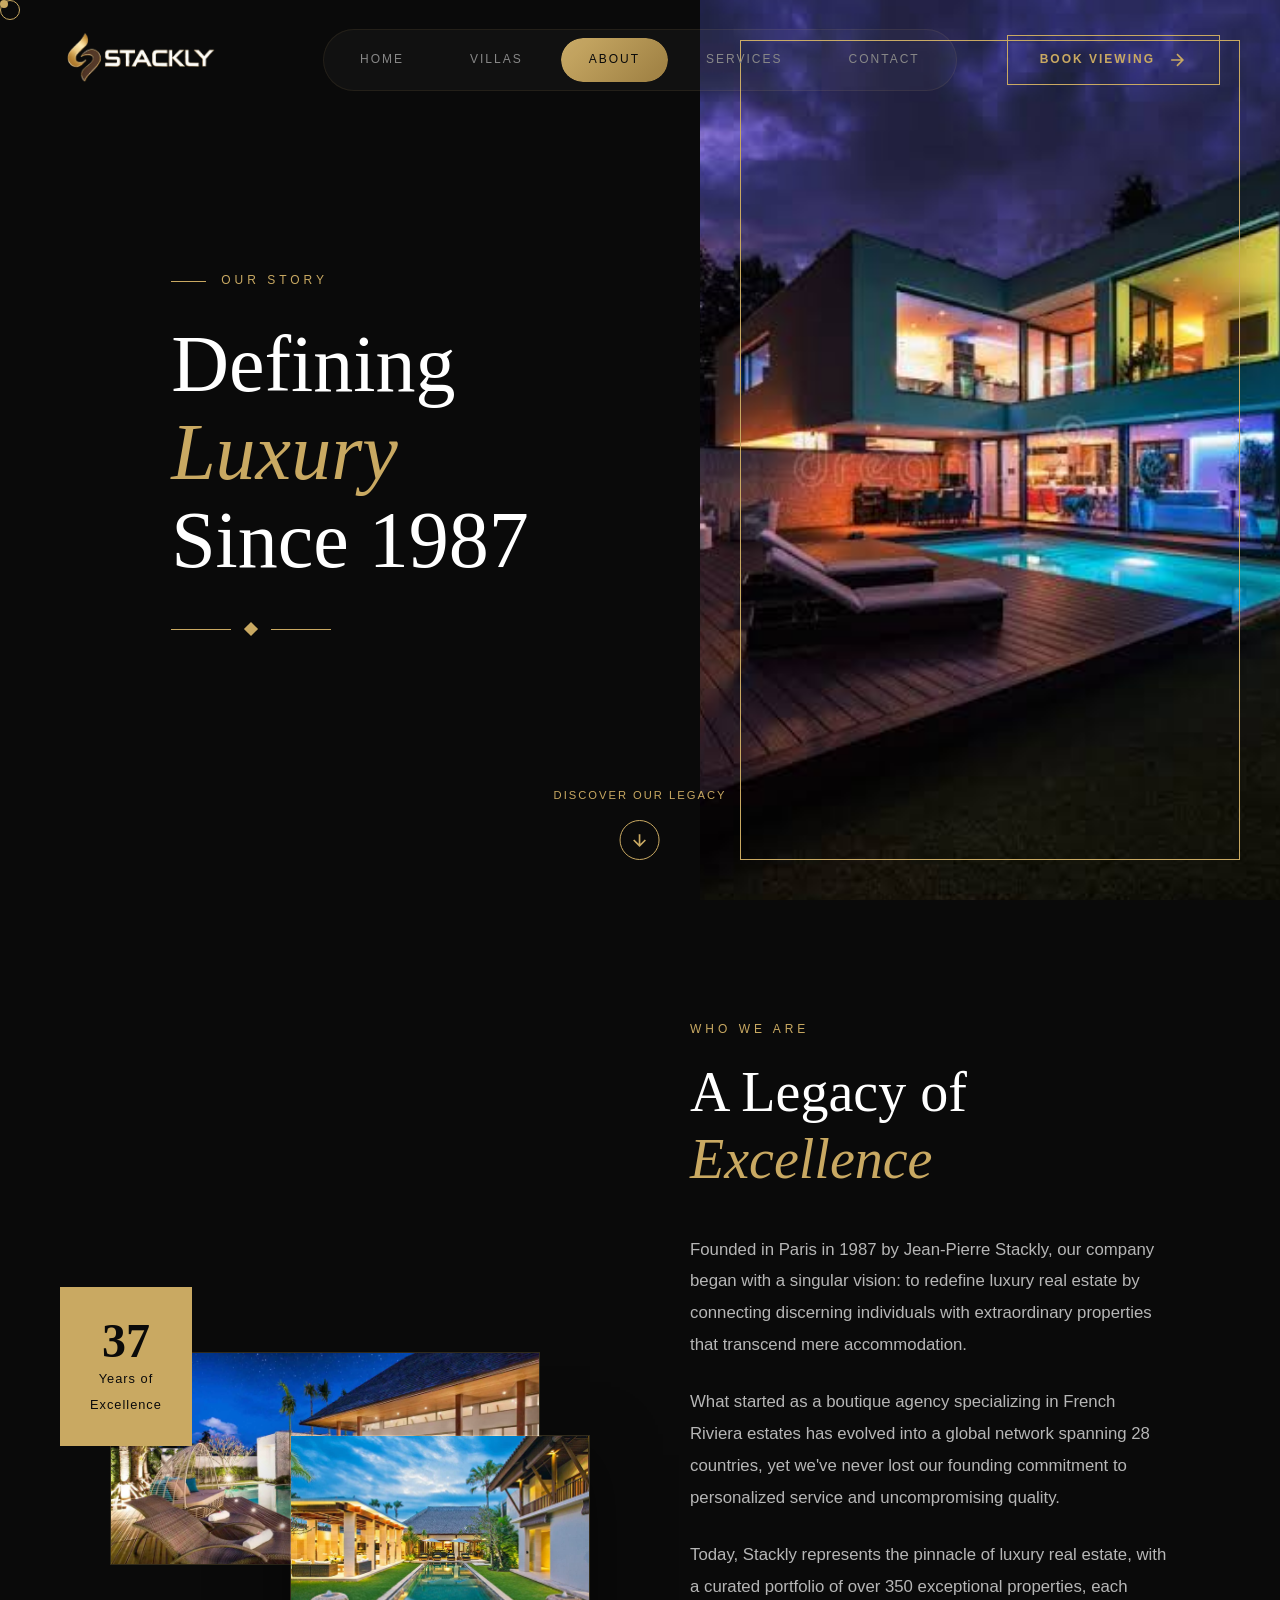
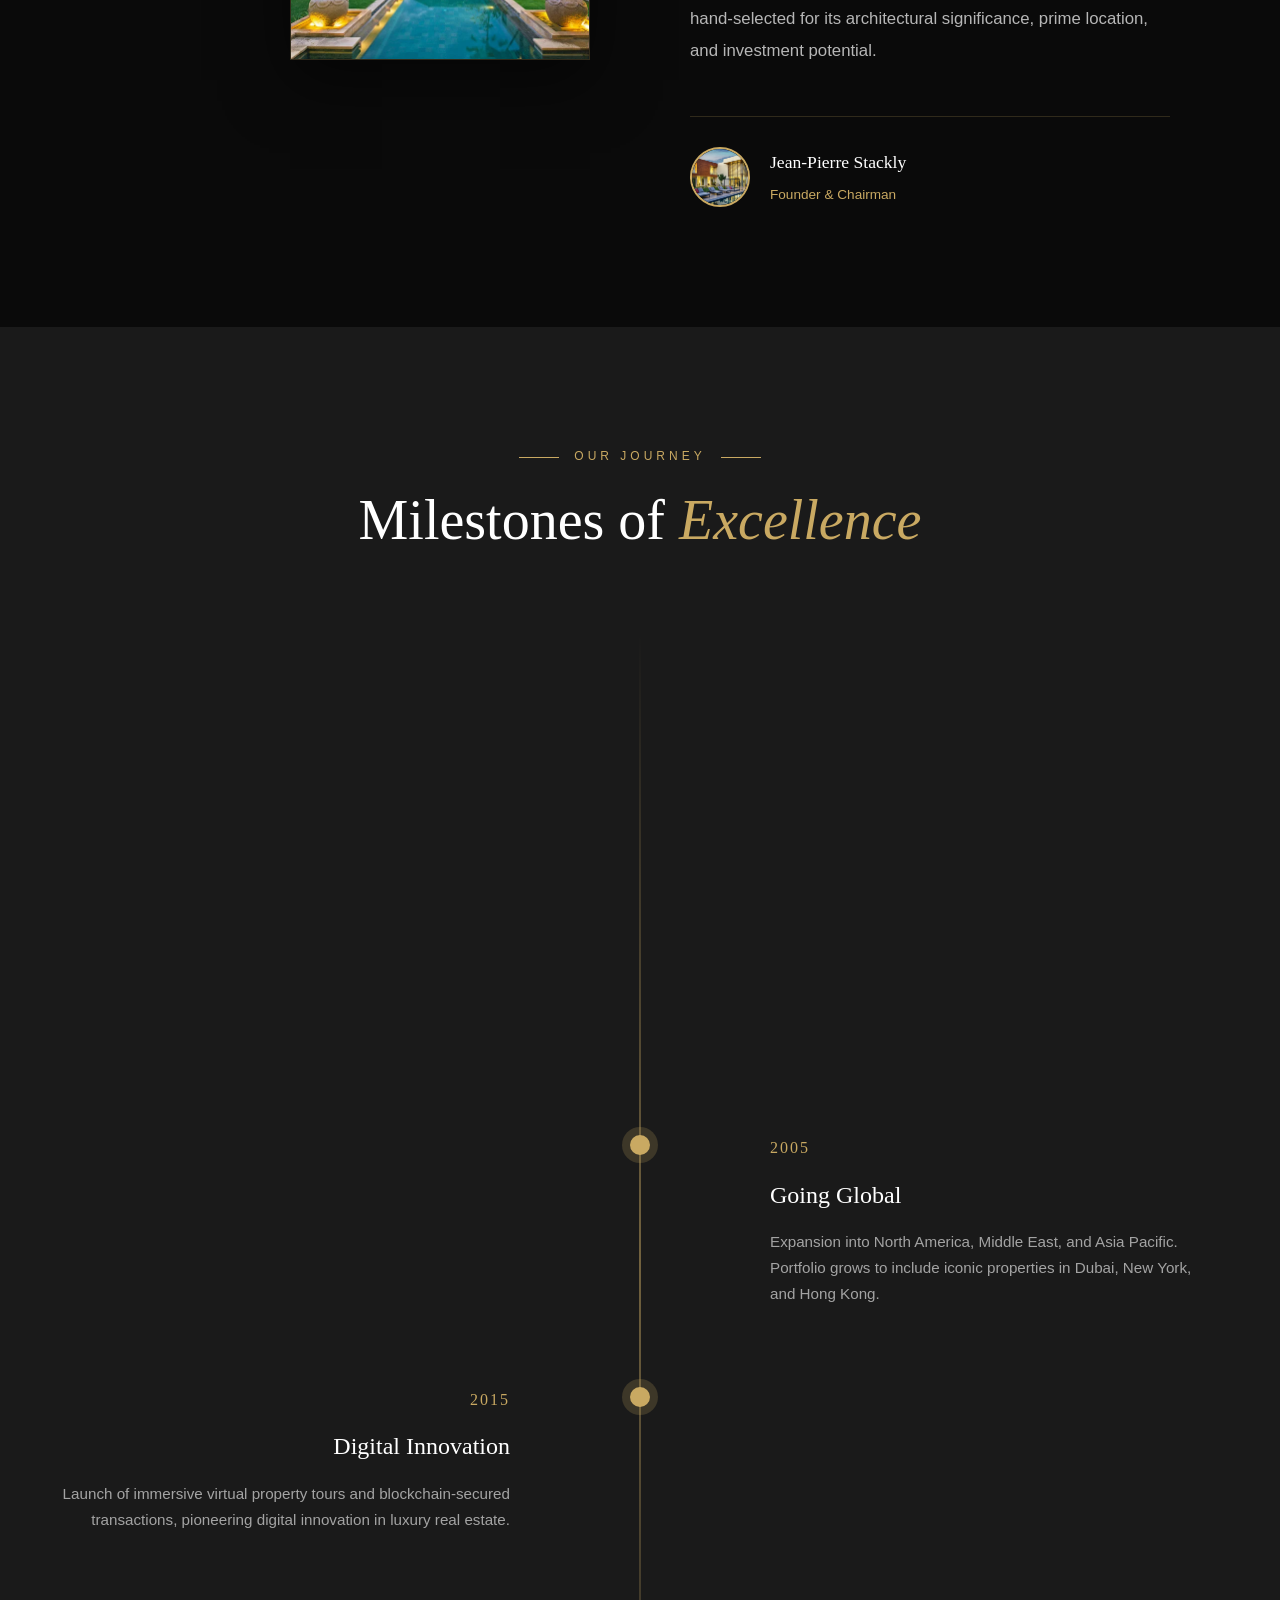
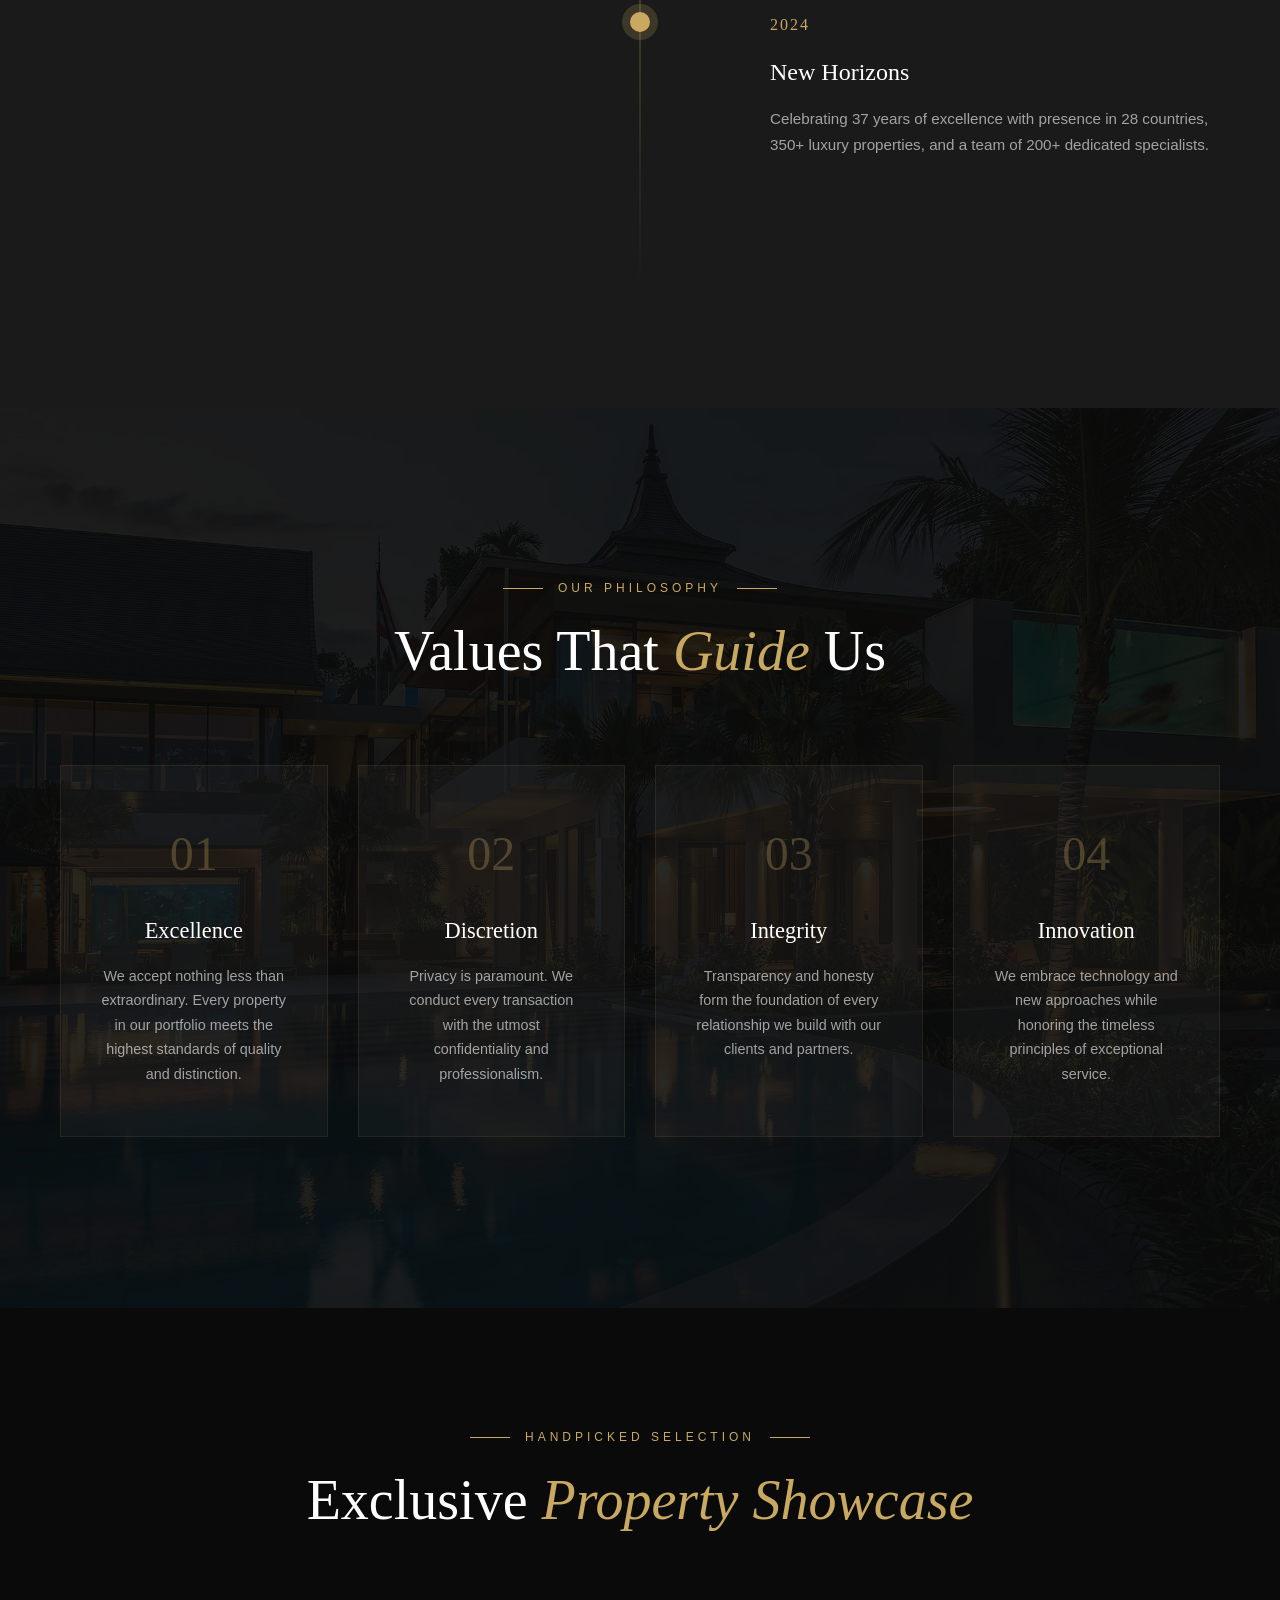
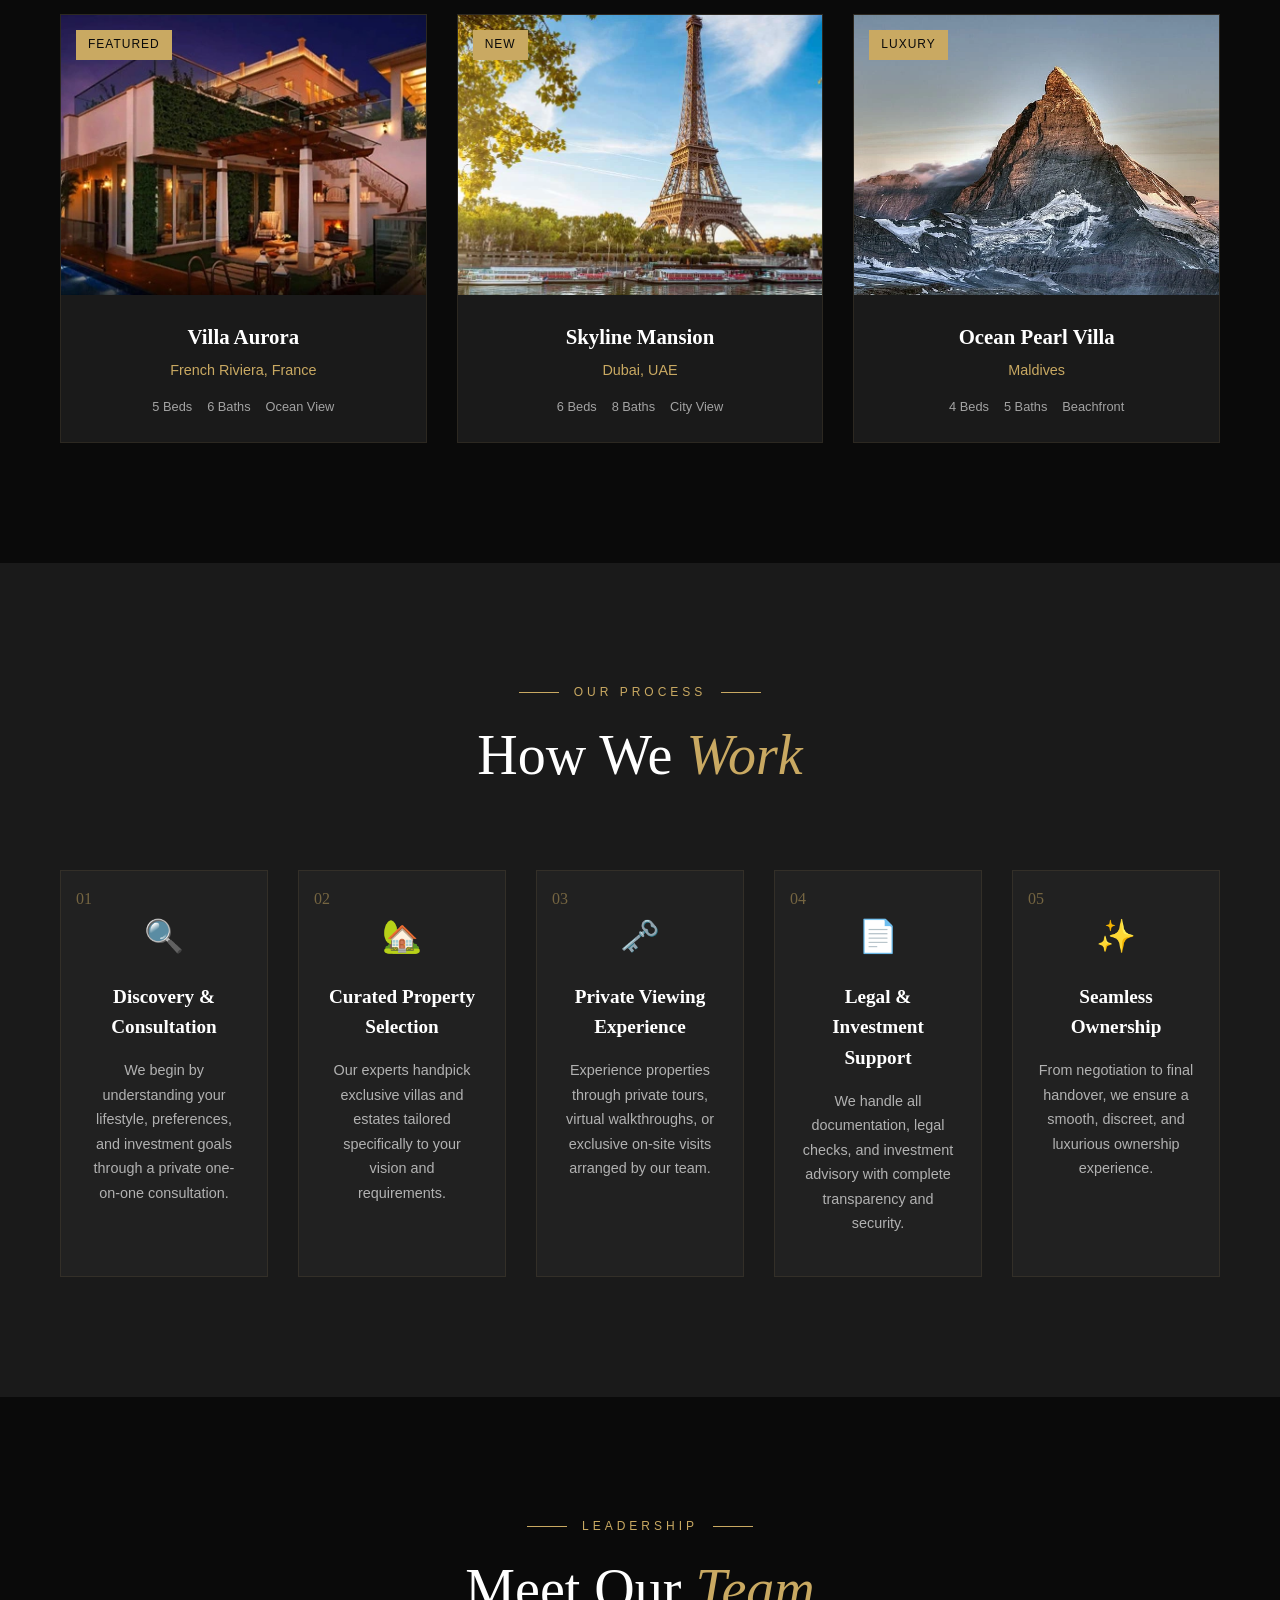
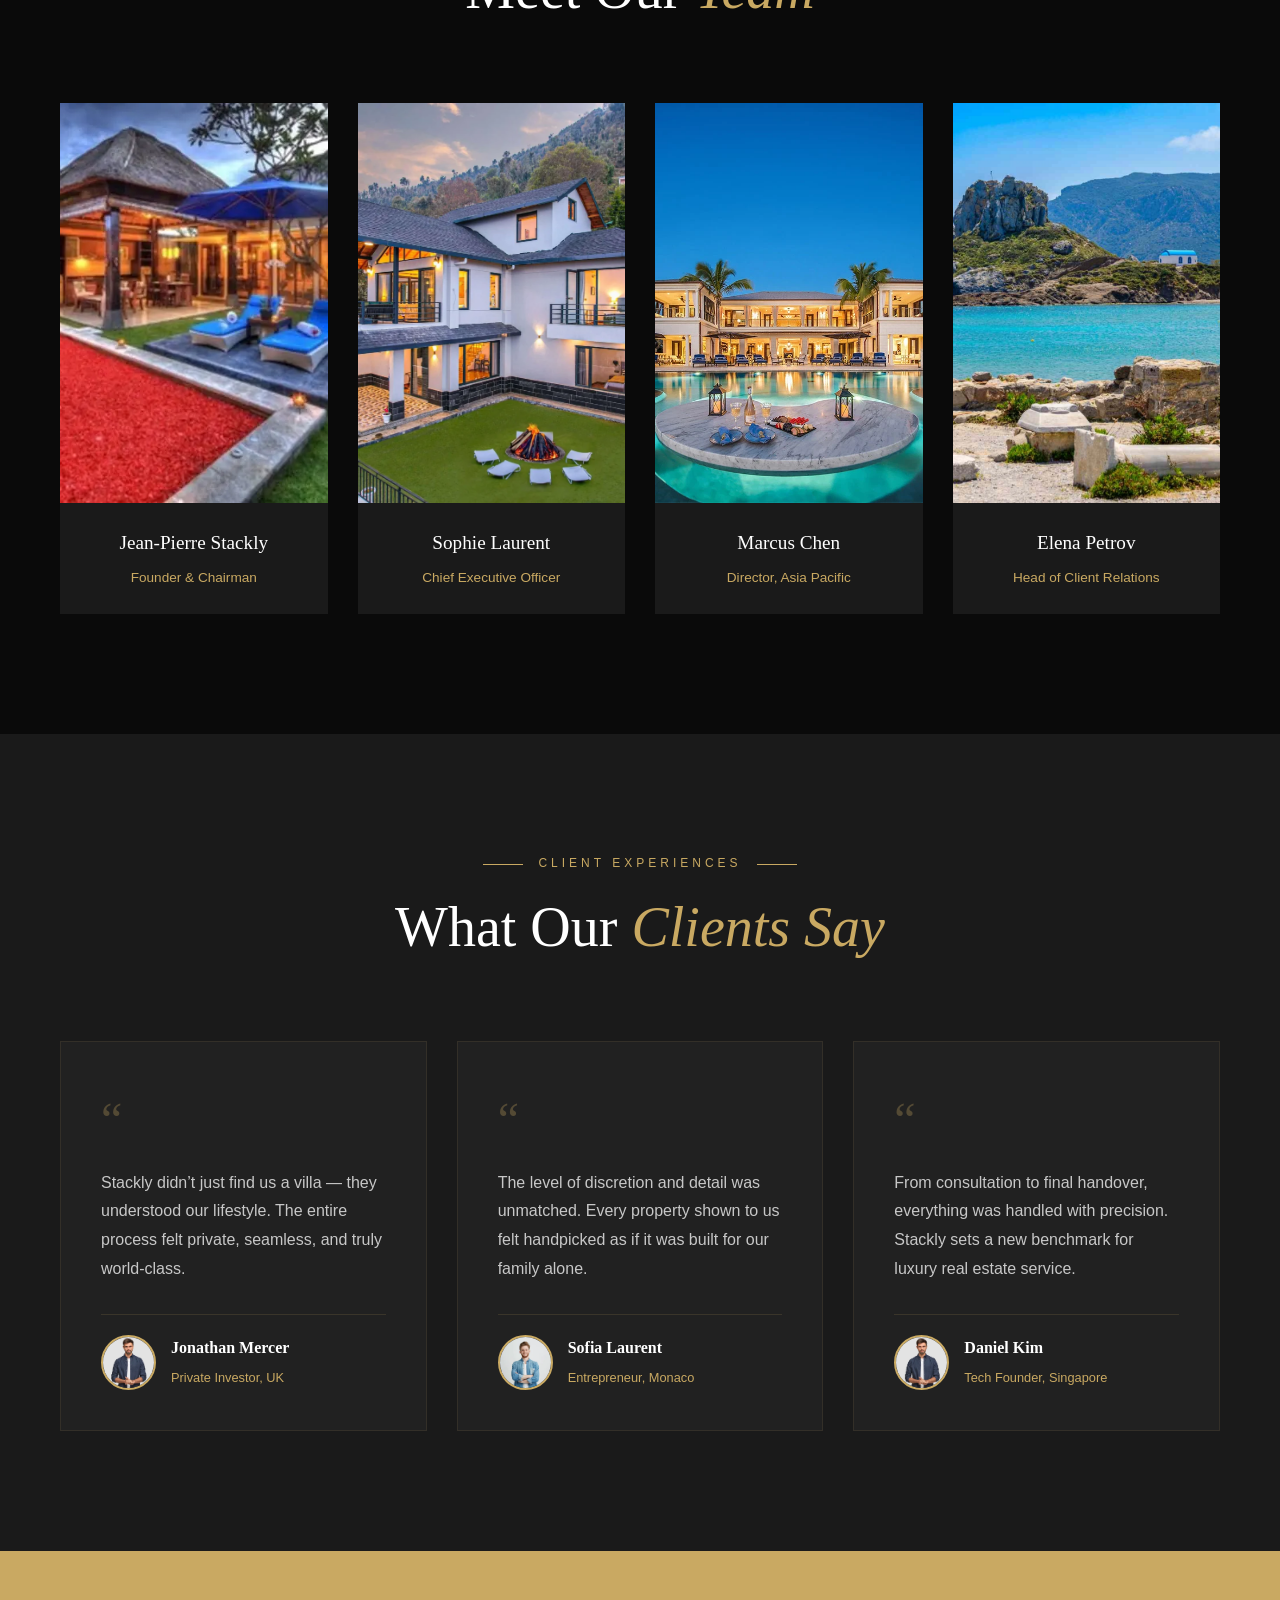
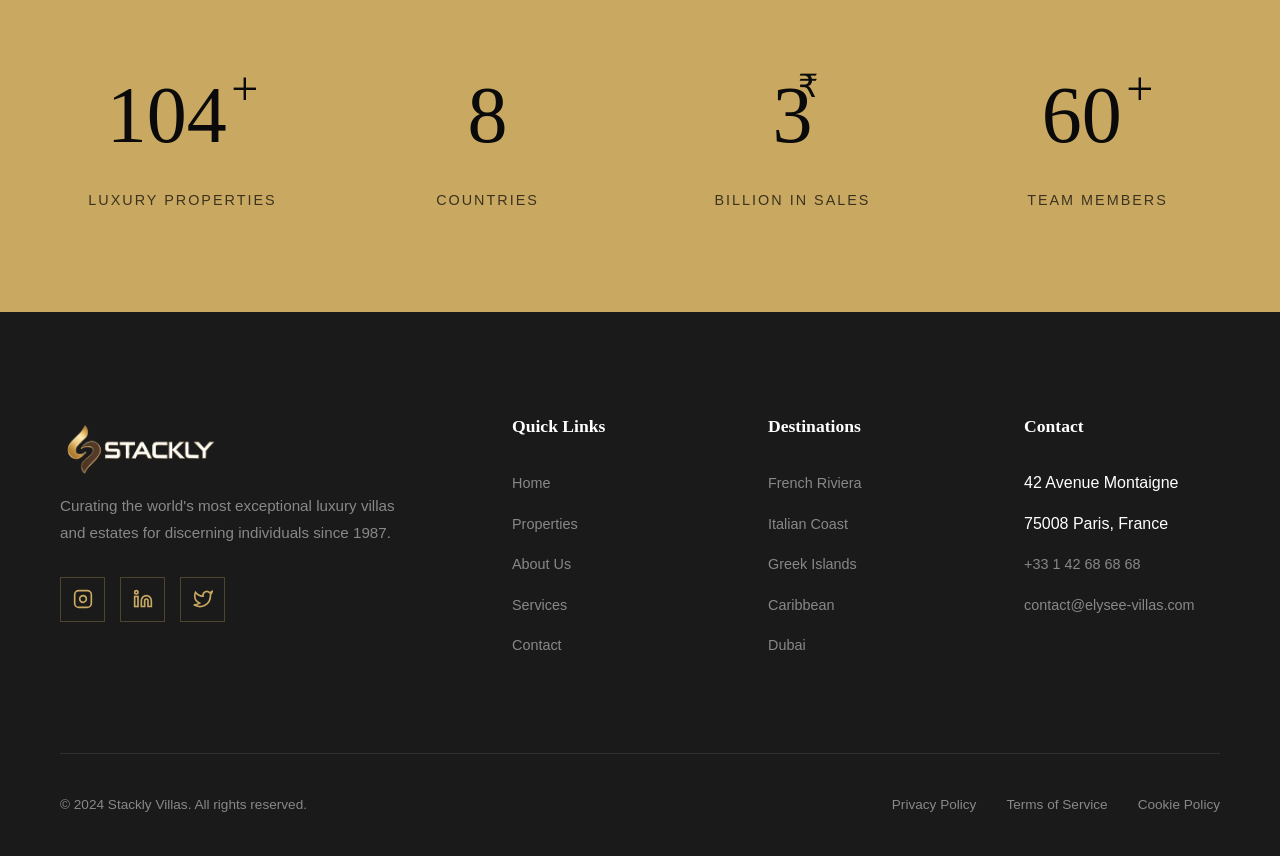
==== commit 34df00b5: "topbar-dashboard" ====
--- a/about.html
+++ b/about.html
@@ -81,7 +81,7 @@
         </div>
         <div class="hero-split right">
             <div class="hero-image-container">
-                <img src="images/villa10.webp" alt="Luxury Villa" class="hero-image">
+                <img src="images/villa17.jpg" alt="Luxury Villa" class="hero-image">
                 <div class="image-frame"></div>
             </div>
         </div>
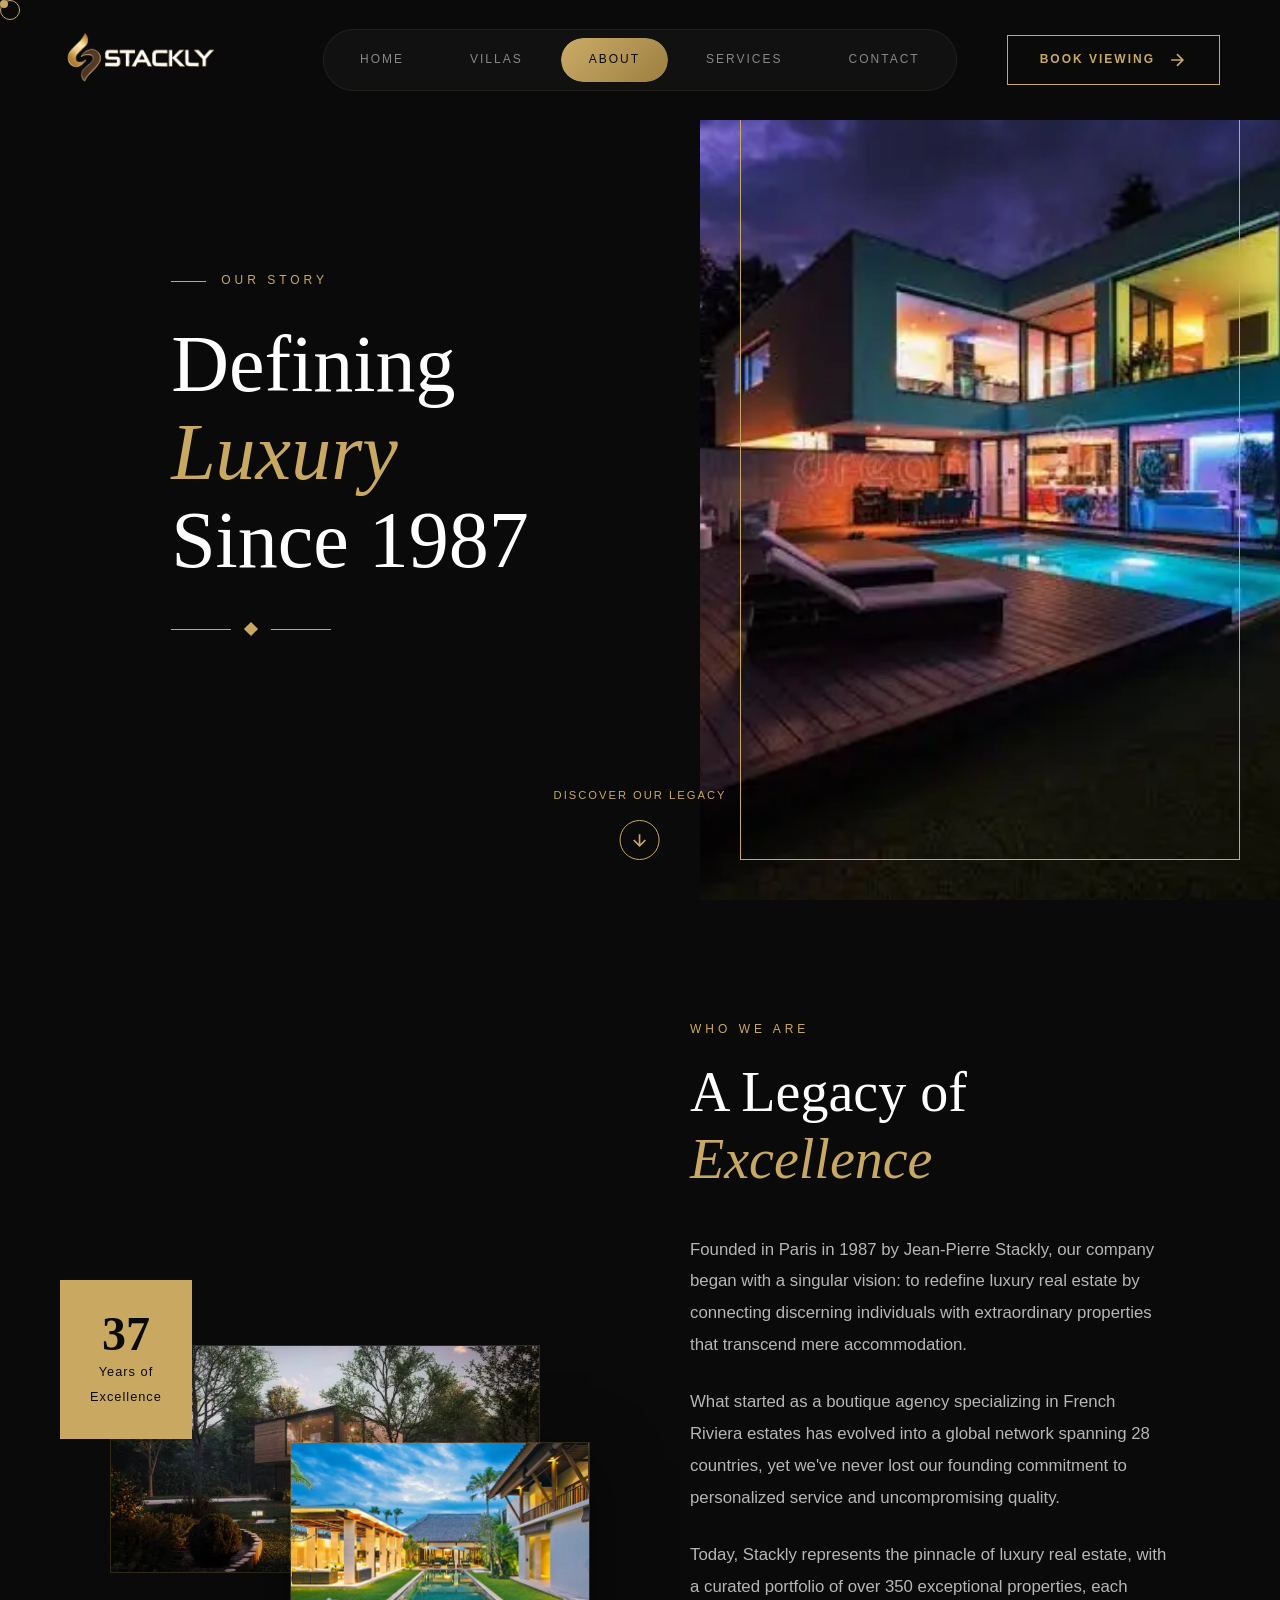
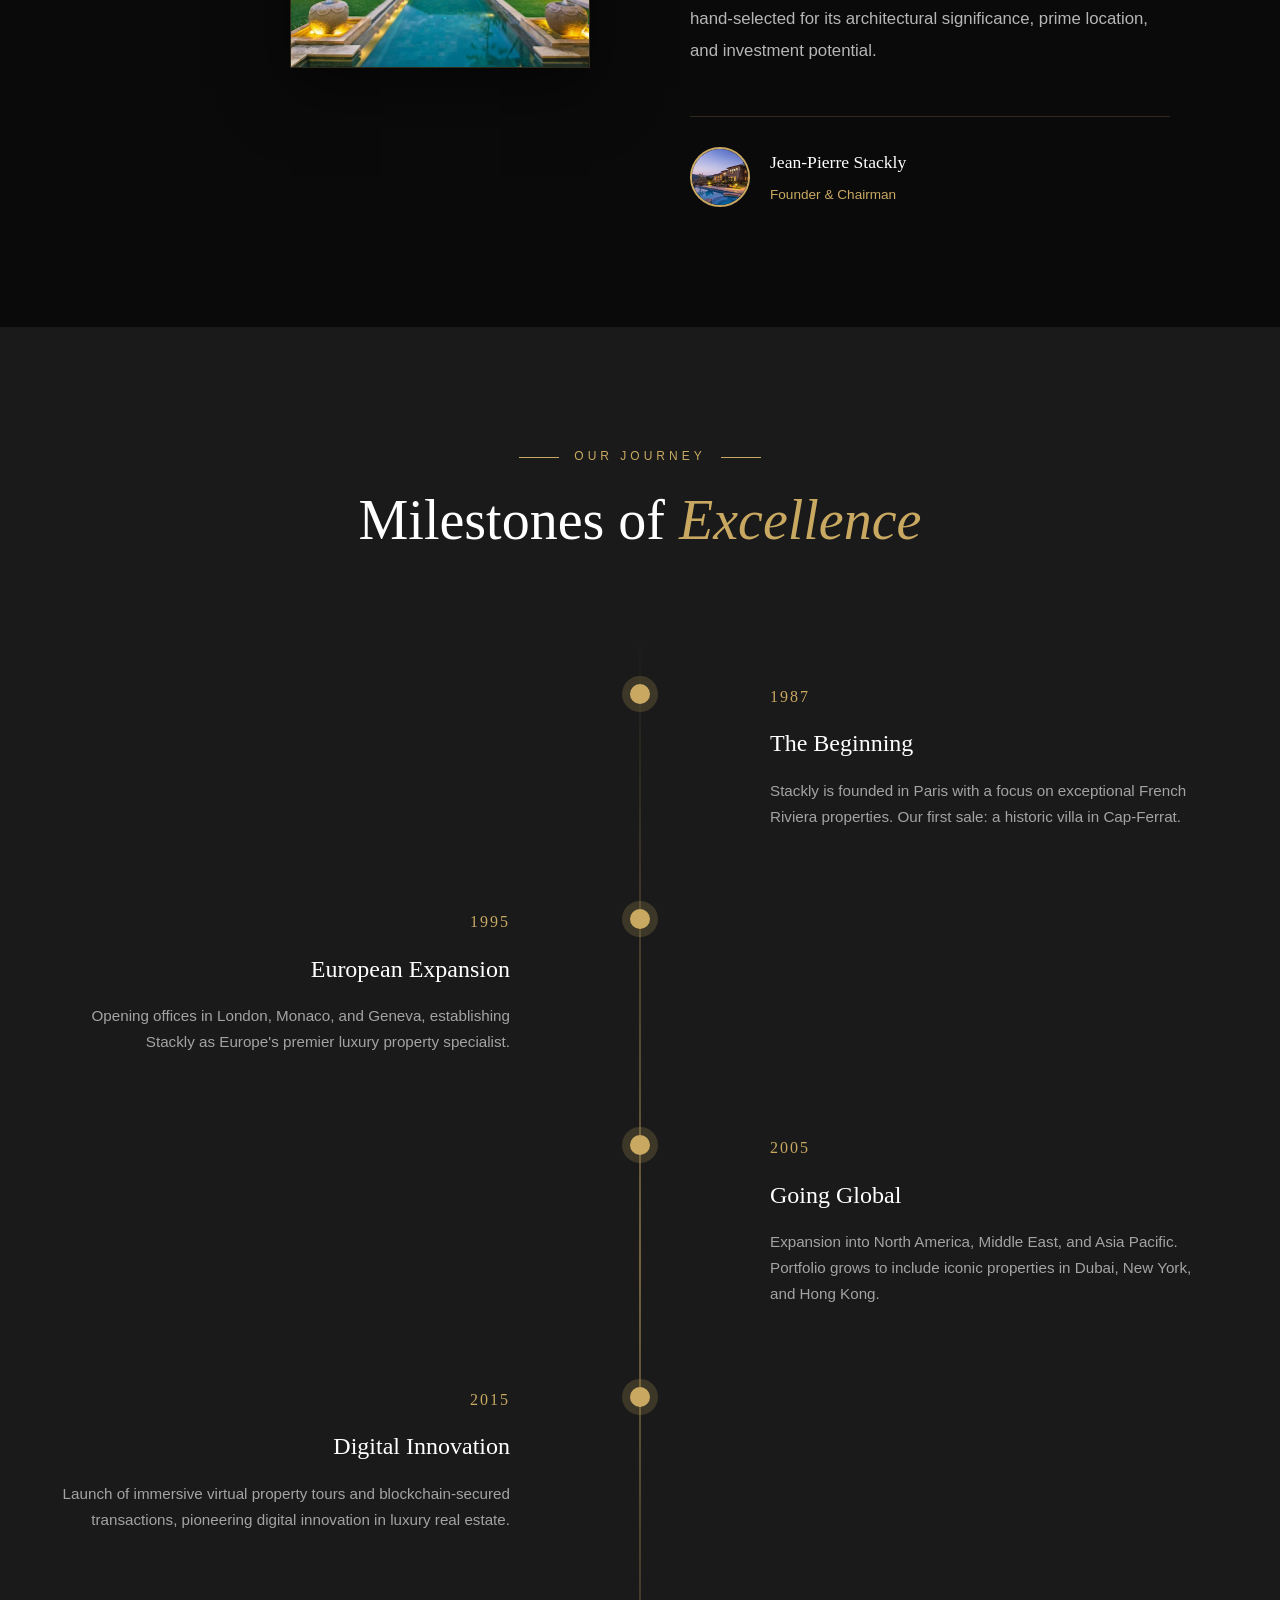
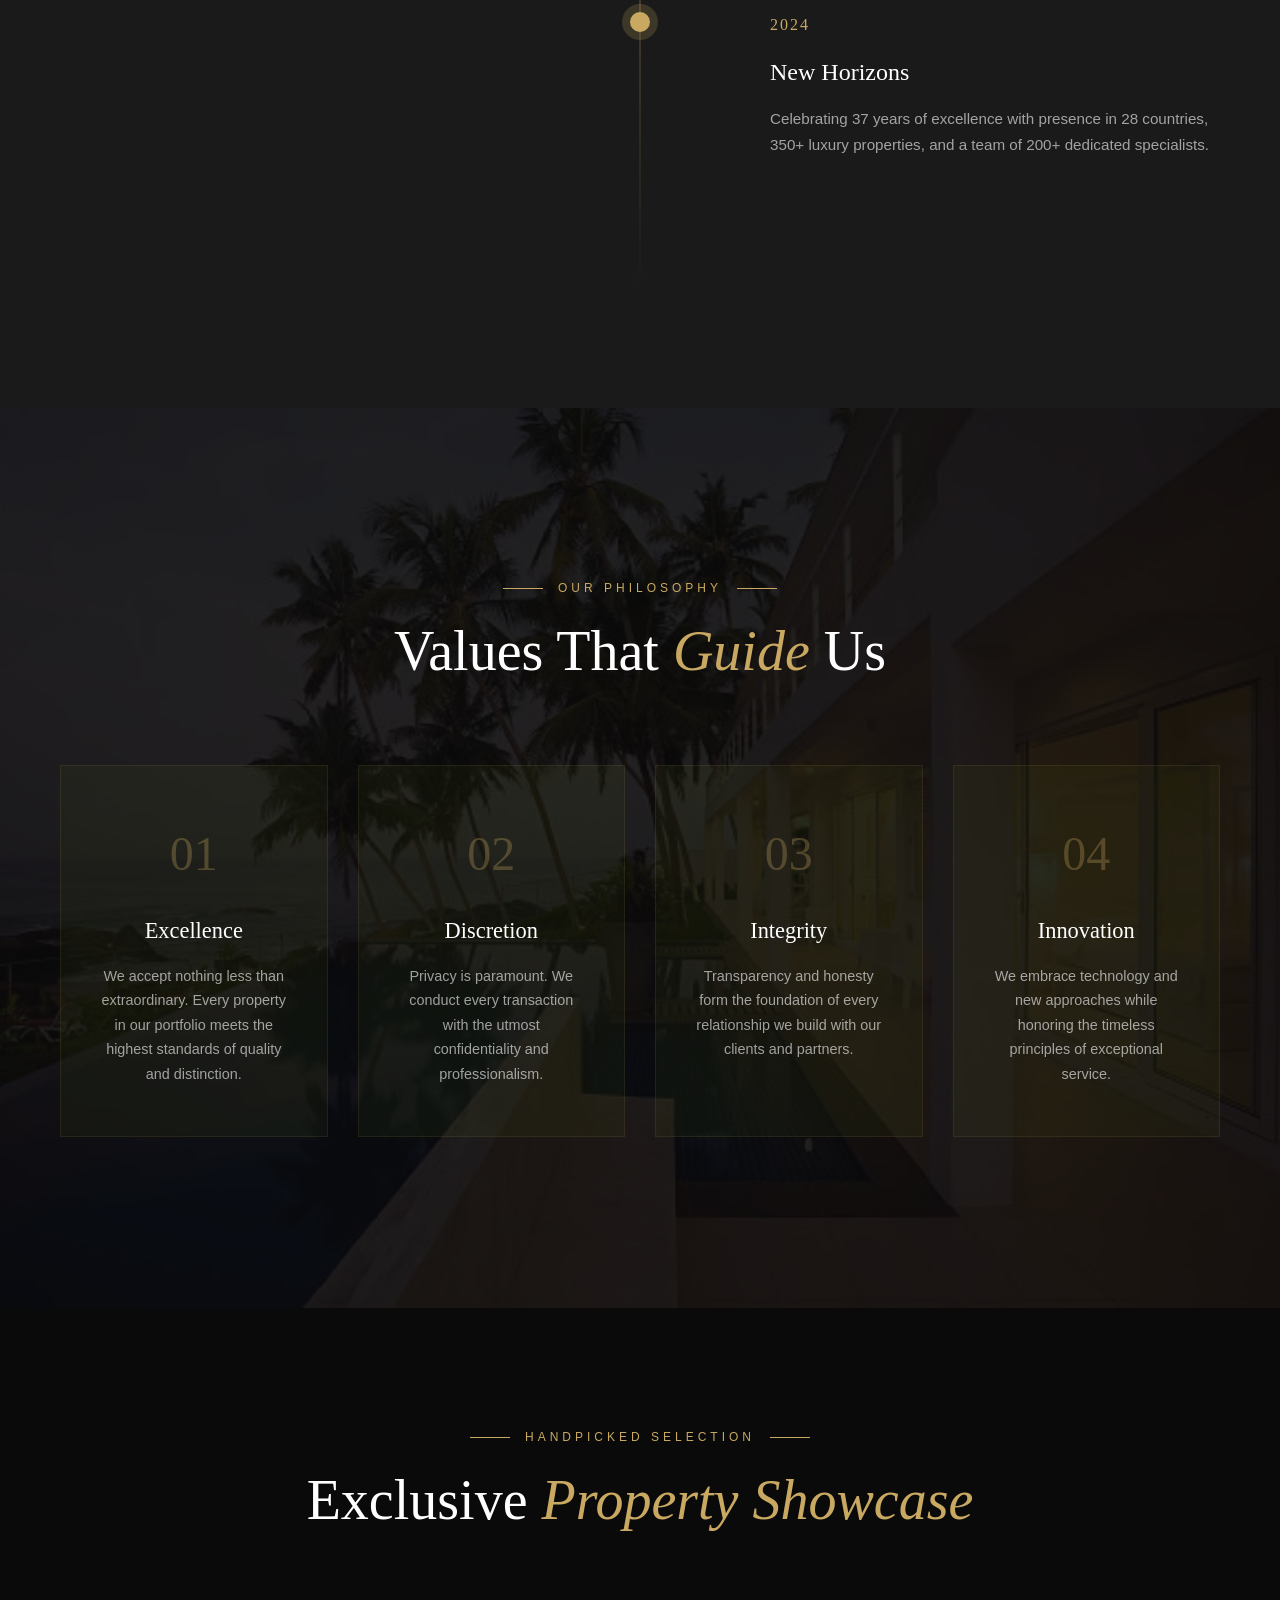
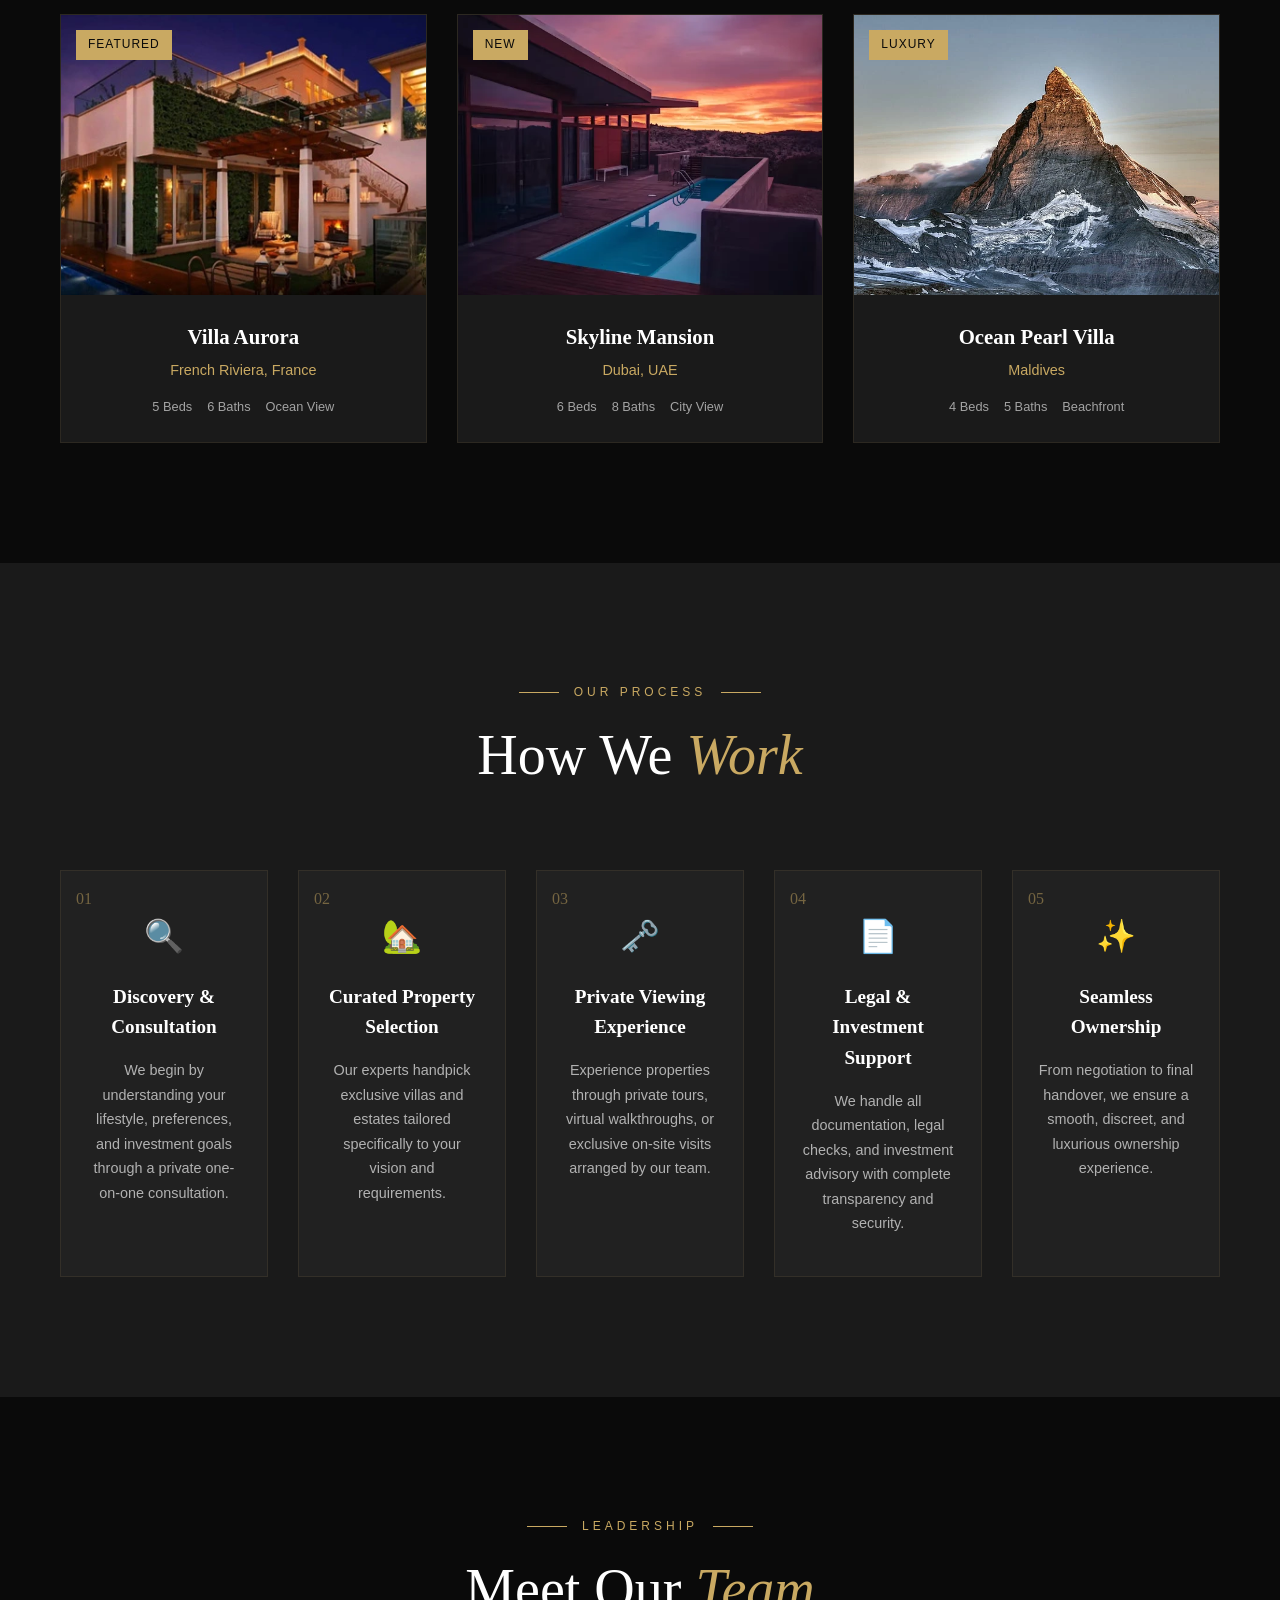
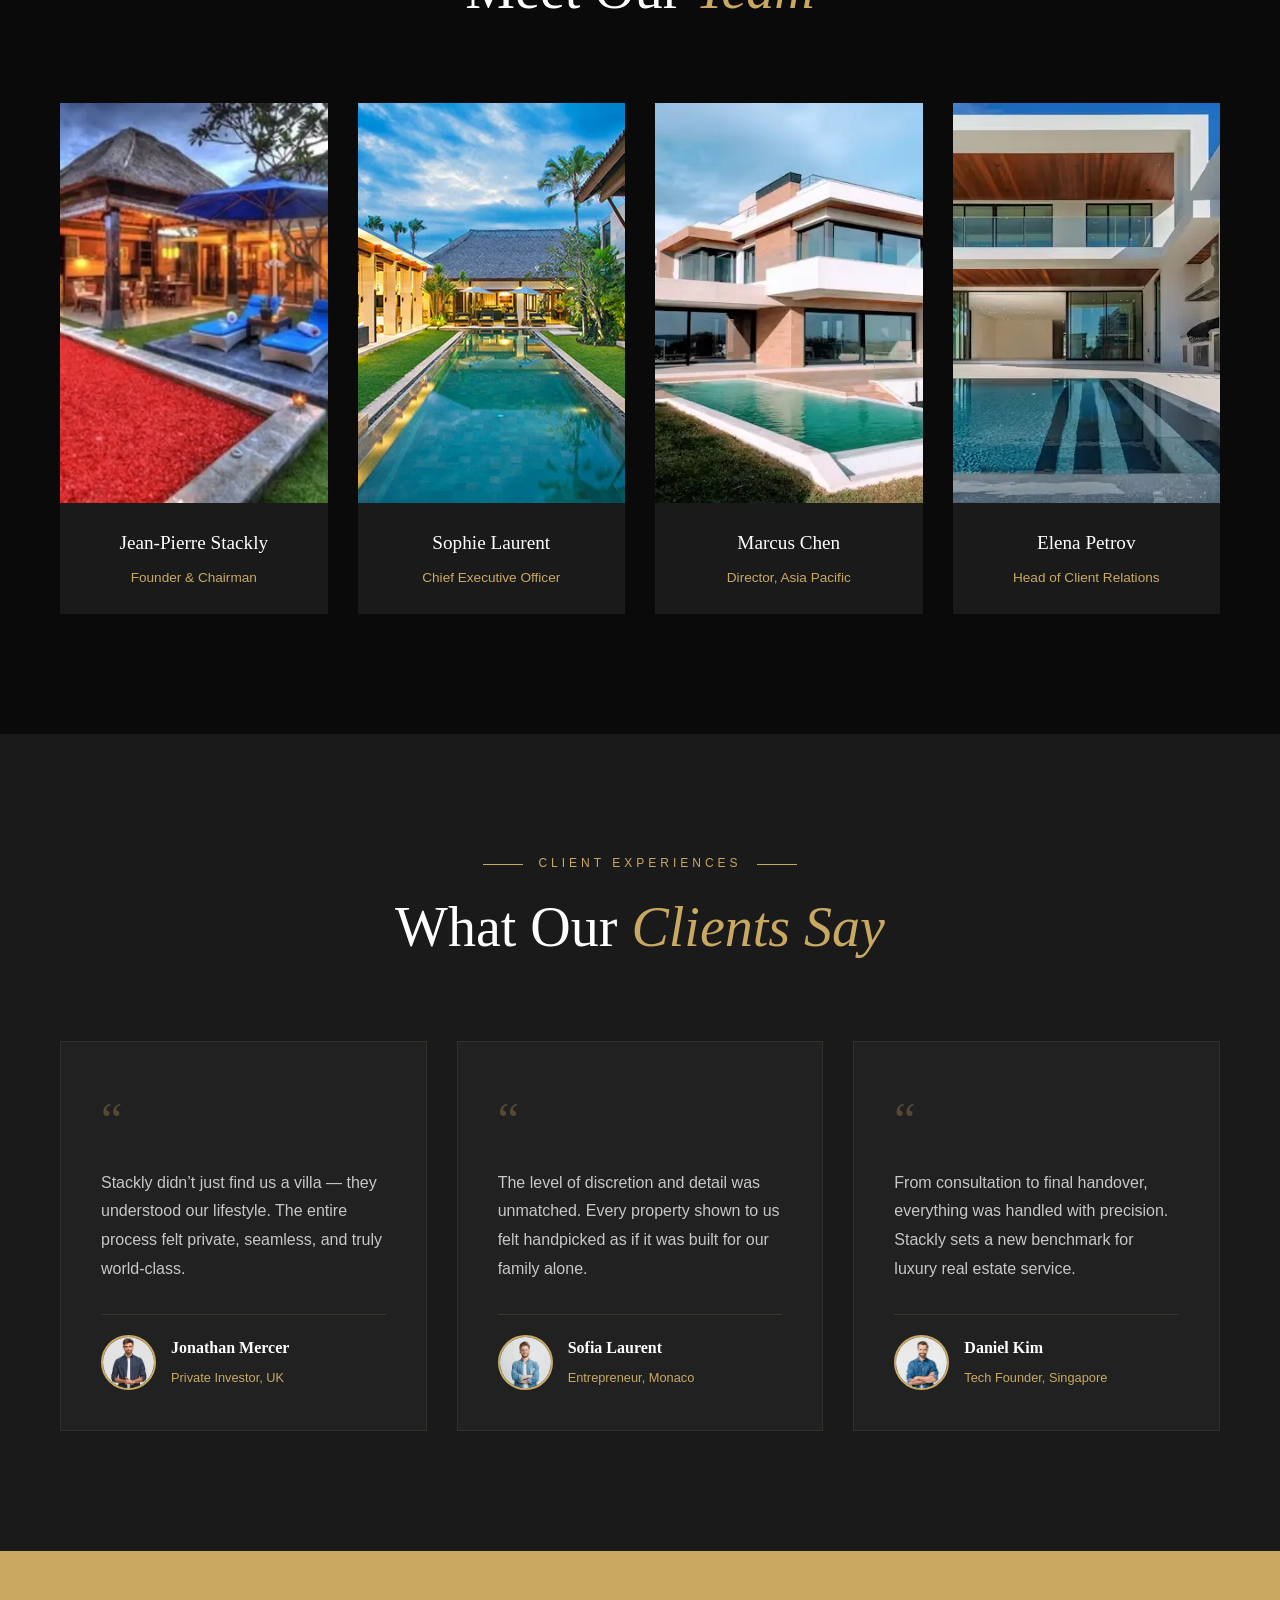
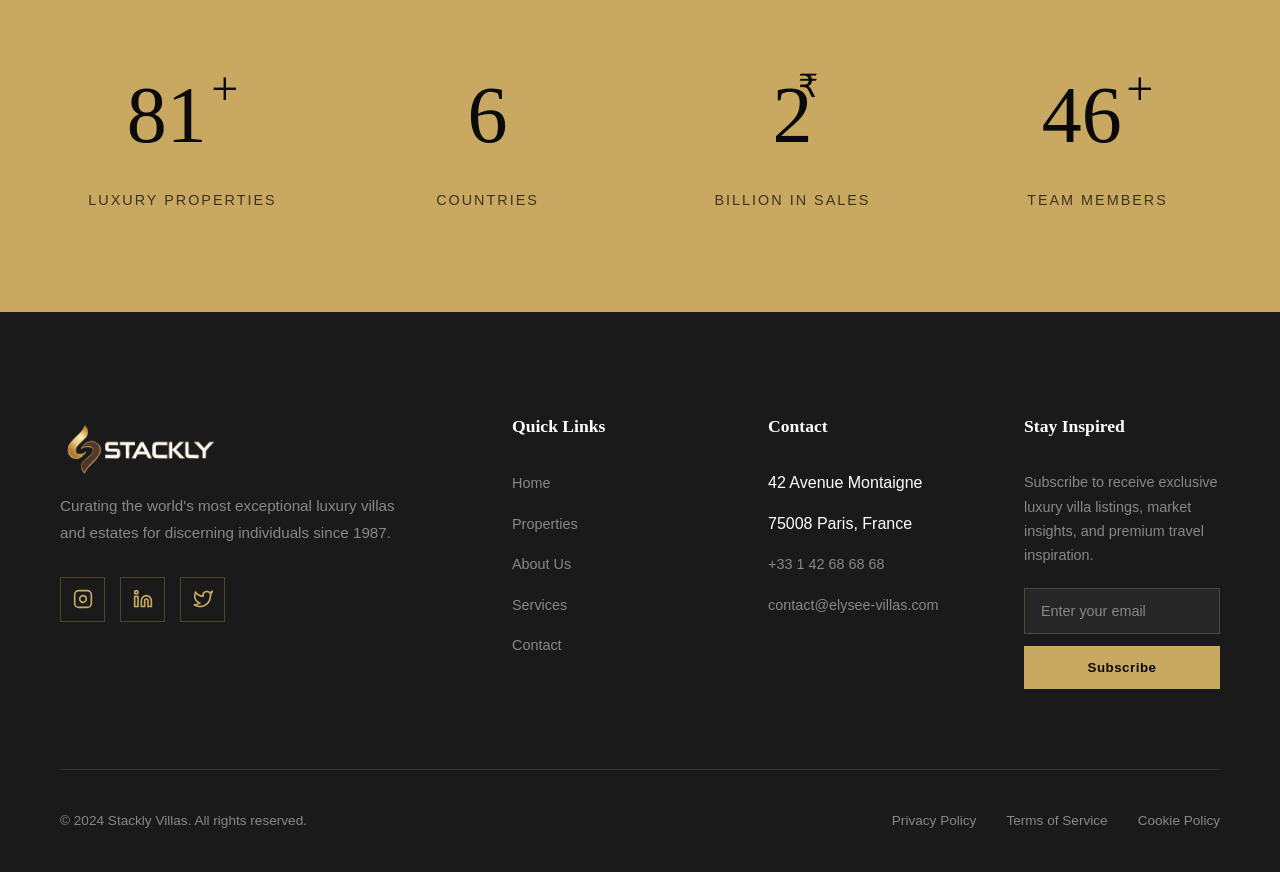
==== commit 1f11c6a0: "many" ====
--- a/about.html
+++ b/about.html
@@ -81,7 +81,7 @@
         </div>
         <div class="hero-split right">
             <div class="hero-image-container">
-                <img src="images/villa17.jpg" alt="Luxury Villa" class="hero-image">
+                <img src="images/villa17.webp" alt="Luxury Villa" class="hero-image">
                 <div class="image-frame"></div>
             </div>
         </div>
@@ -100,7 +100,7 @@
         <div class="story-grid">
             <div class="story-visual reveal-left">
                 <div class="visual-stack">
-                    <img src="images/villa12.webp" alt="Interior" class="stack-image main">
+                    <img src="images/villa31.webp" alt="Interior" class="stack-image main">
                     <img src="images/villa13.webp" alt="Detail" class="stack-image secondary">
                     <div class="stack-stat">
                         <span class="stat-value">37</span>
@@ -127,7 +127,7 @@
                     architectural significance, prime location, and investment potential.
                 </p>
                 <div class="story-signature">
-                    <img src="images/villa14.webp" alt="Jean-Pierre Stackly" class="signature-image">
+                    <img src="images/villa32.webp" alt="Jean-Pierre Stackly" class="signature-image">
                     <div class="signature-info">
                         <span class="signature-name">Jean-Pierre Stackly</span>
                         <span class="signature-title">Founder & Chairman</span>
@@ -222,7 +222,7 @@
     <!-- Values Section -->
     <section class="values-section">
         <div class="values-background">
-            <img src="images/villa15.webp" alt="Luxury Interior">
+            <img src="images/villa33.webp" alt="Luxury Interior">
             <div class="values-overlay"></div>
         </div>
         <div class="values-content">
@@ -303,7 +303,7 @@
         <!-- Property 2 -->
         <div class="property-card reveal">
             <div class="property-image">
-                <img src="images/france.webp" alt="Skyline Mansion">
+                <img src="images/villa35.webp" alt="Skyline Mansion">
                 <div class="property-badge">New</div>
                 <div class="property-overlay">
                     <button class="view-btn">View Details</button>
@@ -447,7 +447,7 @@
 
             <div class="team-card reveal">
                 <div class="team-image">
-                    <img src="images/villa3.webp" alt="Sophie Laurent">
+                    <img src="images/villa13.webp" alt="Sophie Laurent">
                     <div class="team-overlay">
                         <div class="team-social">
                             <a href="error.html" aria-label="LinkedIn">
@@ -474,7 +474,7 @@
 
             <div class="team-card reveal">
                 <div class="team-image">
-                    <img src="images/villa6.webp" alt="Marcus Chen">
+                    <img src="images/villa36.webp" alt="Marcus Chen">
                     <div class="team-overlay">
                         <div class="team-social">
                             <a href="error.html" aria-label="LinkedIn">
@@ -501,7 +501,7 @@
 
             <div class="team-card reveal">
                 <div class="team-image">
-                    <img src="images/greece.webp" alt="Elena Petrov">
+                    <img src="images/villa34.webp" alt="Elena Petrov">
                     <div class="team-overlay">
                         <div class="team-social">
                             <a href="error.html" aria-label="LinkedIn">
@@ -581,7 +581,7 @@
             </p>
 
             <div class="testimonial-footer">
-                <img src="images/team1.webp" alt="Client" class="client-img">
+                <img src="images/team3.webp" alt="Client" class="client-img">
                 <div>
                     <h4 class="client-name">Daniel Kim</h4>
                     <span class="client-role">Tech Founder, Singapore</span>
@@ -617,7 +617,7 @@
         </div>
     </section>
 
-    <!-- Footer -->
+  <!-- Footer -->
     <footer class="footer">
         <div class="footer-grid">
             <div class="footer-brand">
@@ -662,7 +662,7 @@
                 </ul>
             </div>
 
-            <div class="footer-column">
+            <!-- <div class="footer-column">
                 <h4>Destinations</h4>
                 <ul class="footer-links">
                     <li><a href="error.html">French Riviera</a></li>
@@ -671,7 +671,8 @@
                     <li><a href="error.html">Caribbean</a></li>
                     <li><a href="error.html">Dubai</a></li>
                 </ul>
-            </div>
+            </div> -->
+
 
             <div class="footer-column">
                 <h4>Contact</h4>
@@ -682,10 +683,36 @@
                     <li><a href="mailto:contact@elysee-villas.com">contact@elysee-villas.com</a></li>
                 </ul>
             </div>
-        </div>
+
+            <div class="footer-column newsletter">
+                <h4>Stay Inspired</h4>
+
+                <p class="newsletter-text">
+                    Subscribe to receive exclusive luxury villa listings,
+                    market insights, and premium travel inspiration.
+                </p>
+
+                <form class="newsletter-form">
+                    <input
+                        type="email"
+                        placeholder="Enter your email"
+                        required
+                    >
+
+                    <button type="submit" onclick="window.location.href='error.html'">
+                        Subscribe
+                    </button>
+                </form>
+            </div>
+
+        </div>
+
+
 
         <div class="footer-bottom">
-            <p class="footer-copyright">© 2024 Stackly Villas. All rights reserved.</p>
+            <p class="footer-copyright">
+                © 2024 Stackly Villas. All rights reserved.
+            </p>
             <div class="footer-legal">
                 <a href="error.html">Privacy Policy</a>
                 <a href="error.html">Terms of Service</a>
@@ -693,7 +720,6 @@
             </div>
         </div>
     </footer>
-
     <!-- Scroll to Top -->
     <button class="scroll-top" aria-label="Scroll to top">
         <svg width="24" height="24" viewBox="0 0 24 24" fill="none" stroke="currentColor" stroke-width="2">
--- a/css/common.css
+++ b/css/common.css
@@ -75,6 +75,7 @@
     z-index: 1000;
     padding: 20px 60px;
     transition: var(--transition-smooth);
+    background-color: #0a0a0a;
 }
 
 .navbar.scrolled {
@@ -614,6 +615,63 @@
     }
 }
 
+
+/* newsletter */
+/* ================= Newsletter ================= */
+
+.newsletter-text{
+    color: var(--gray);
+    font-size: .9rem;
+    line-height: 1.7;
+    margin-bottom:20px;
+}
+
+.newsletter-form{
+    display:flex;
+    flex-direction:column;
+    gap:12px;
+}
+
+.newsletter-form input{
+    width:100%;
+    padding:14px 16px;
+    background:rgba(255,255,255,.05);
+    border:1px solid rgba(201,169,98,.25);
+    color:var(--white);
+    font-size:.9rem;
+    outline:none;
+    transition:.3s;
+}
+
+.newsletter-form input::placeholder{
+    color:rgba(255,255,255,.45);
+}
+
+.newsletter-form input:focus{
+    border-color:var(--gold);
+    box-shadow:0 0 0 3px rgba(201,169,98,.15);
+}
+
+.newsletter-form button{
+    width:100%;
+    padding:14px;
+    border:none;
+    background:var(--gold);
+    color:var(--black);
+    font-weight:600;
+    cursor:pointer;
+    transition:.3s;
+    letter-spacing:.5px;
+}
+
+.newsletter-form button:hover{
+    background:#d7b876;
+    transform:translateY(-2px);
+    box-shadow:0 10px 25px rgba(201,169,98,.25);
+}
+
+
+
 /* Scroll to Top Button */
 .scroll-top {
     position: fixed;
--- a/css/about.css
+++ b/css/about.css
@@ -435,7 +435,7 @@
 }
 
 .value-card {
-    background: rgba(255, 255, 255, 0.03);
+    background: rgba(191, 255, 0, 0.03);
     border: 1px solid rgba(201, 169, 98, 0.1);
     padding: 50px 40px;
     text-align: center;
--- a/auth/auth.css
+++ b/auth/auth.css
@@ -116,4 +116,12 @@
   text-align: center;
   margin: 10px 0;
   color: #777;
+}
+
+.remember-label{
+  display: flex;
+  align-items: center;
+  
+  font-size: 14px;
+  cursor: pointer;
 }
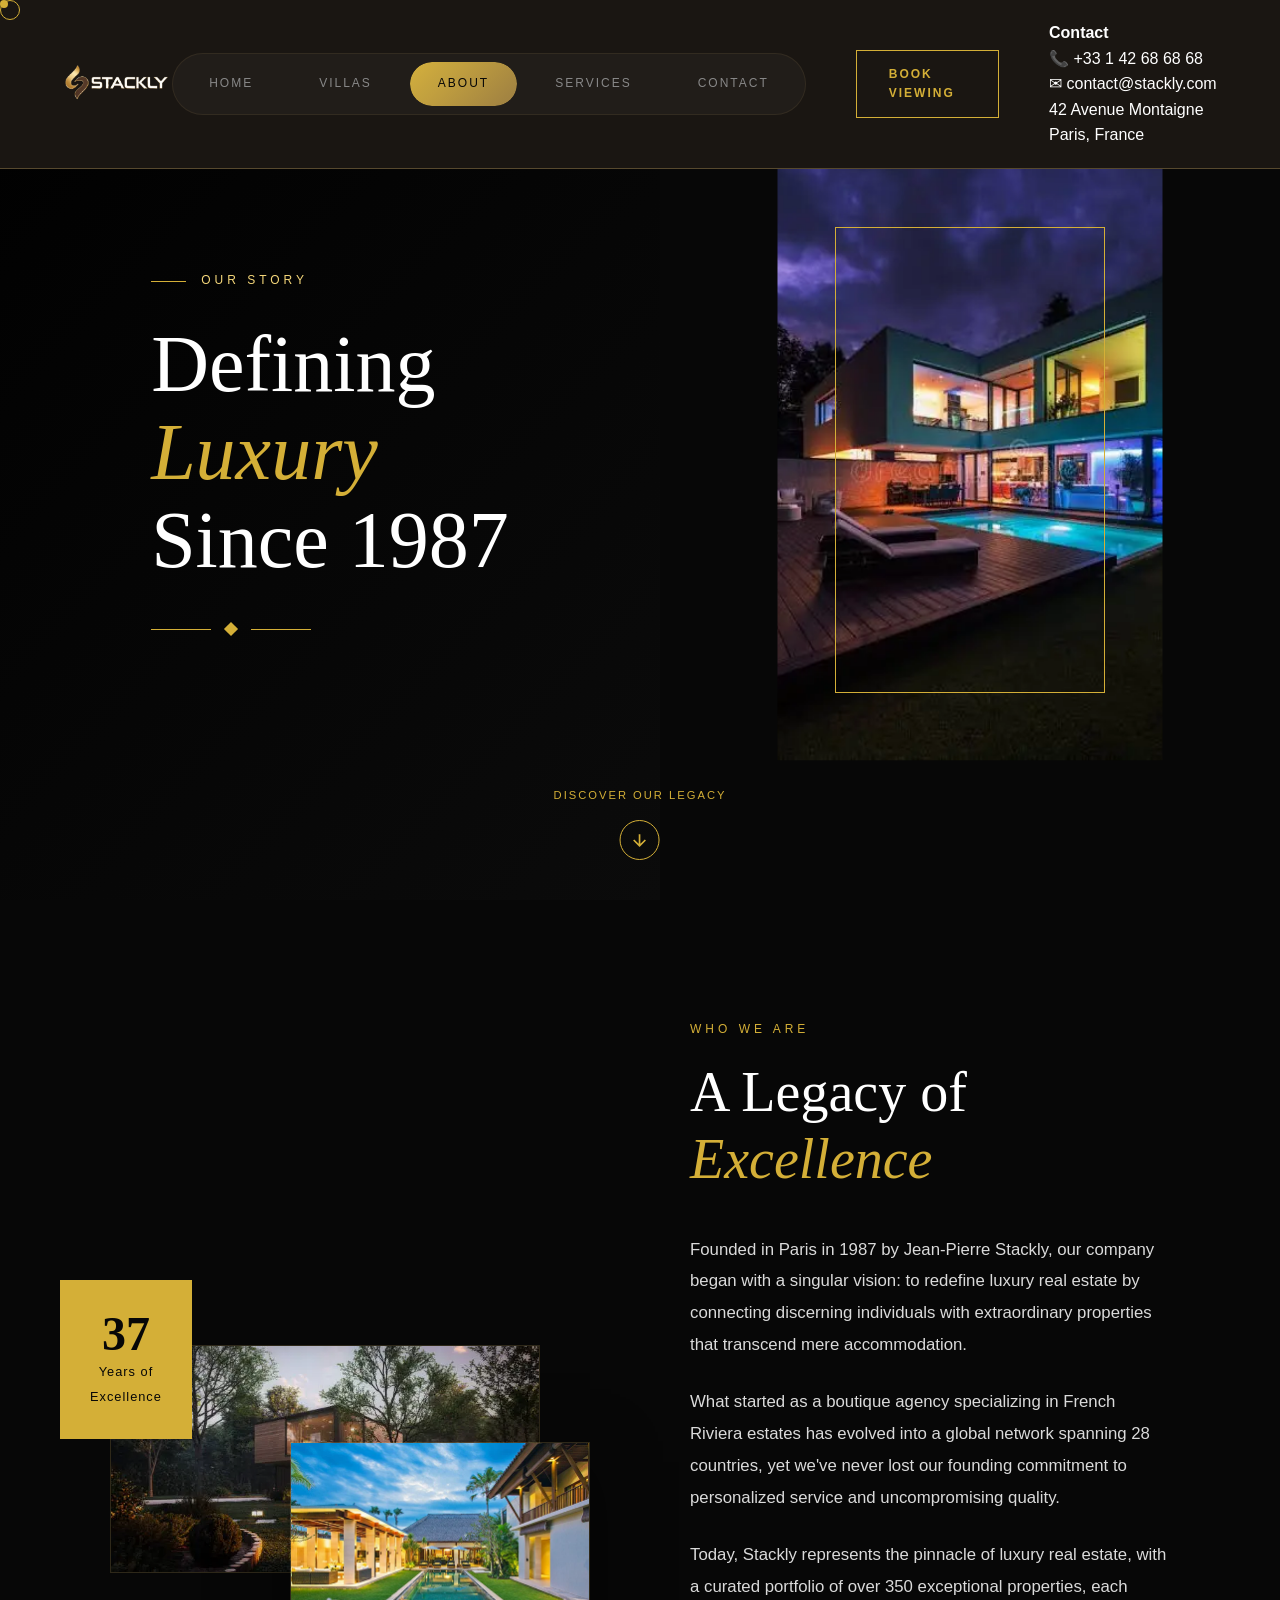
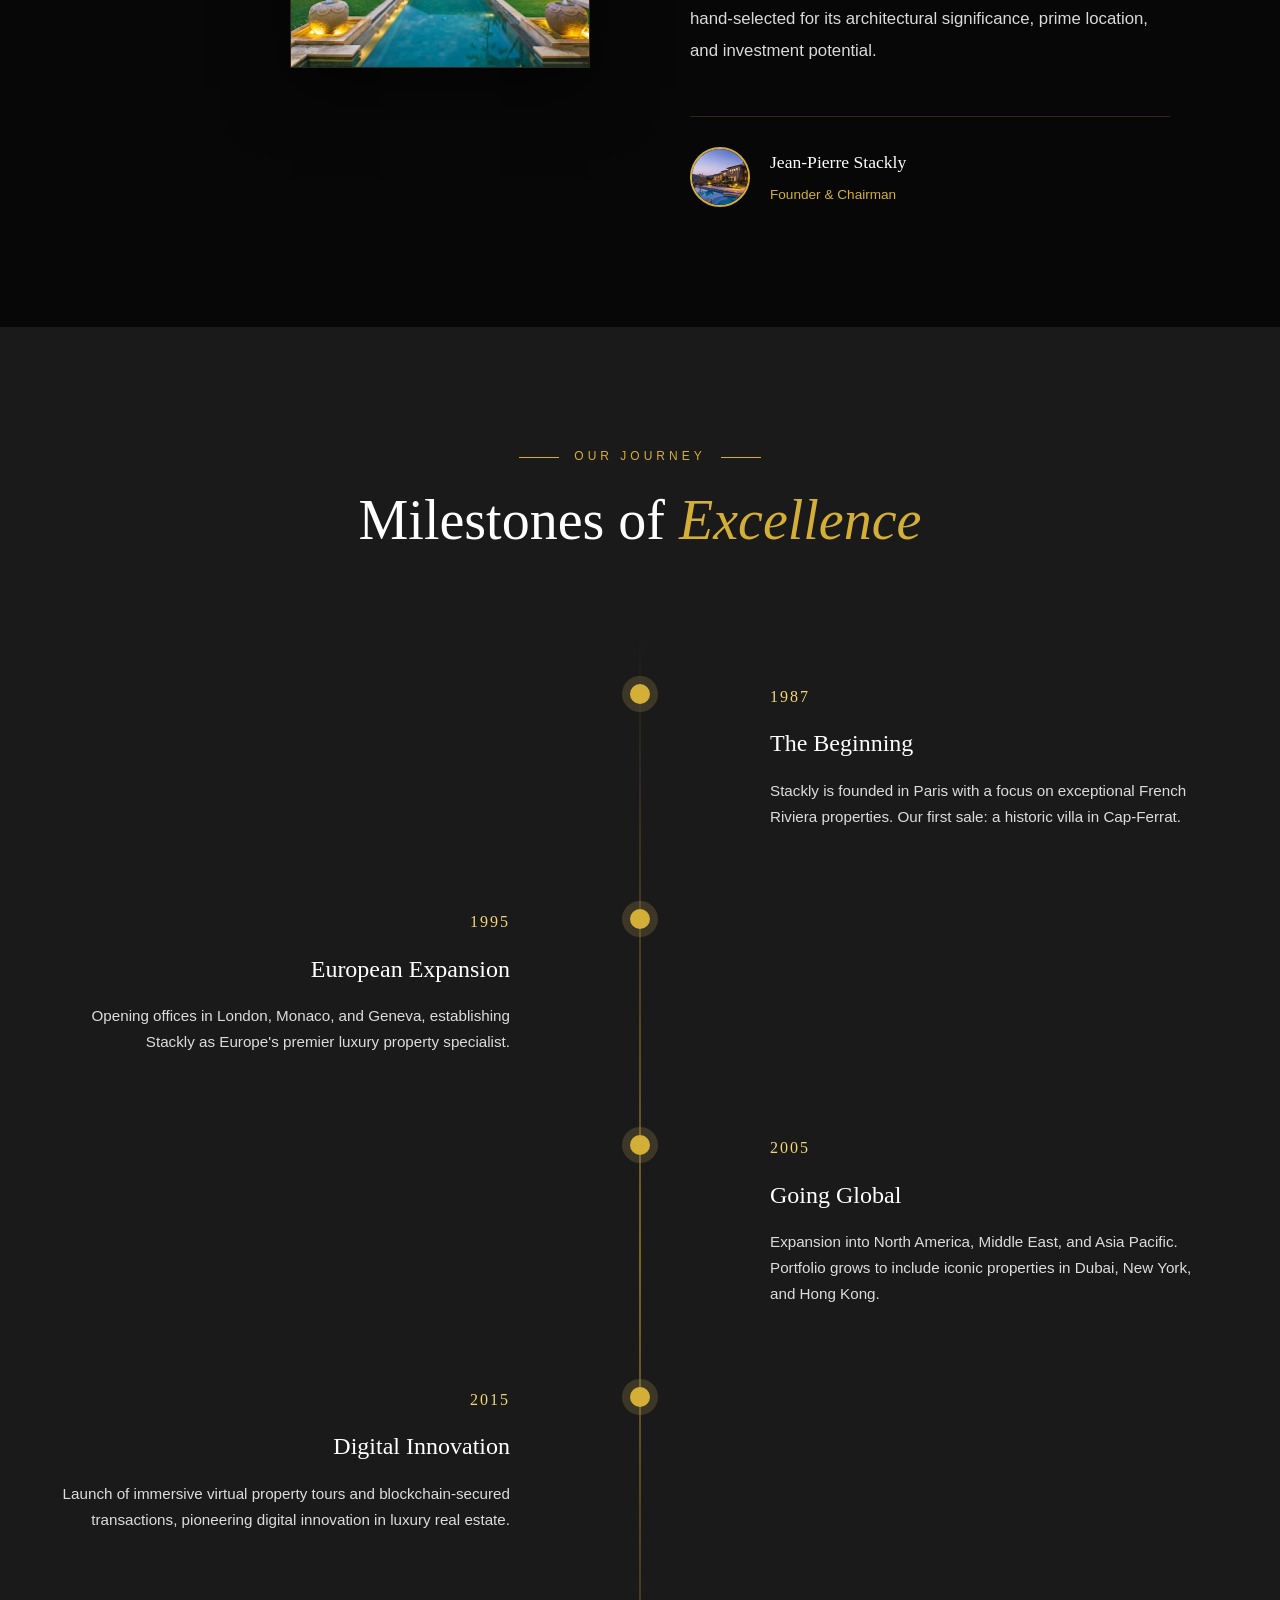
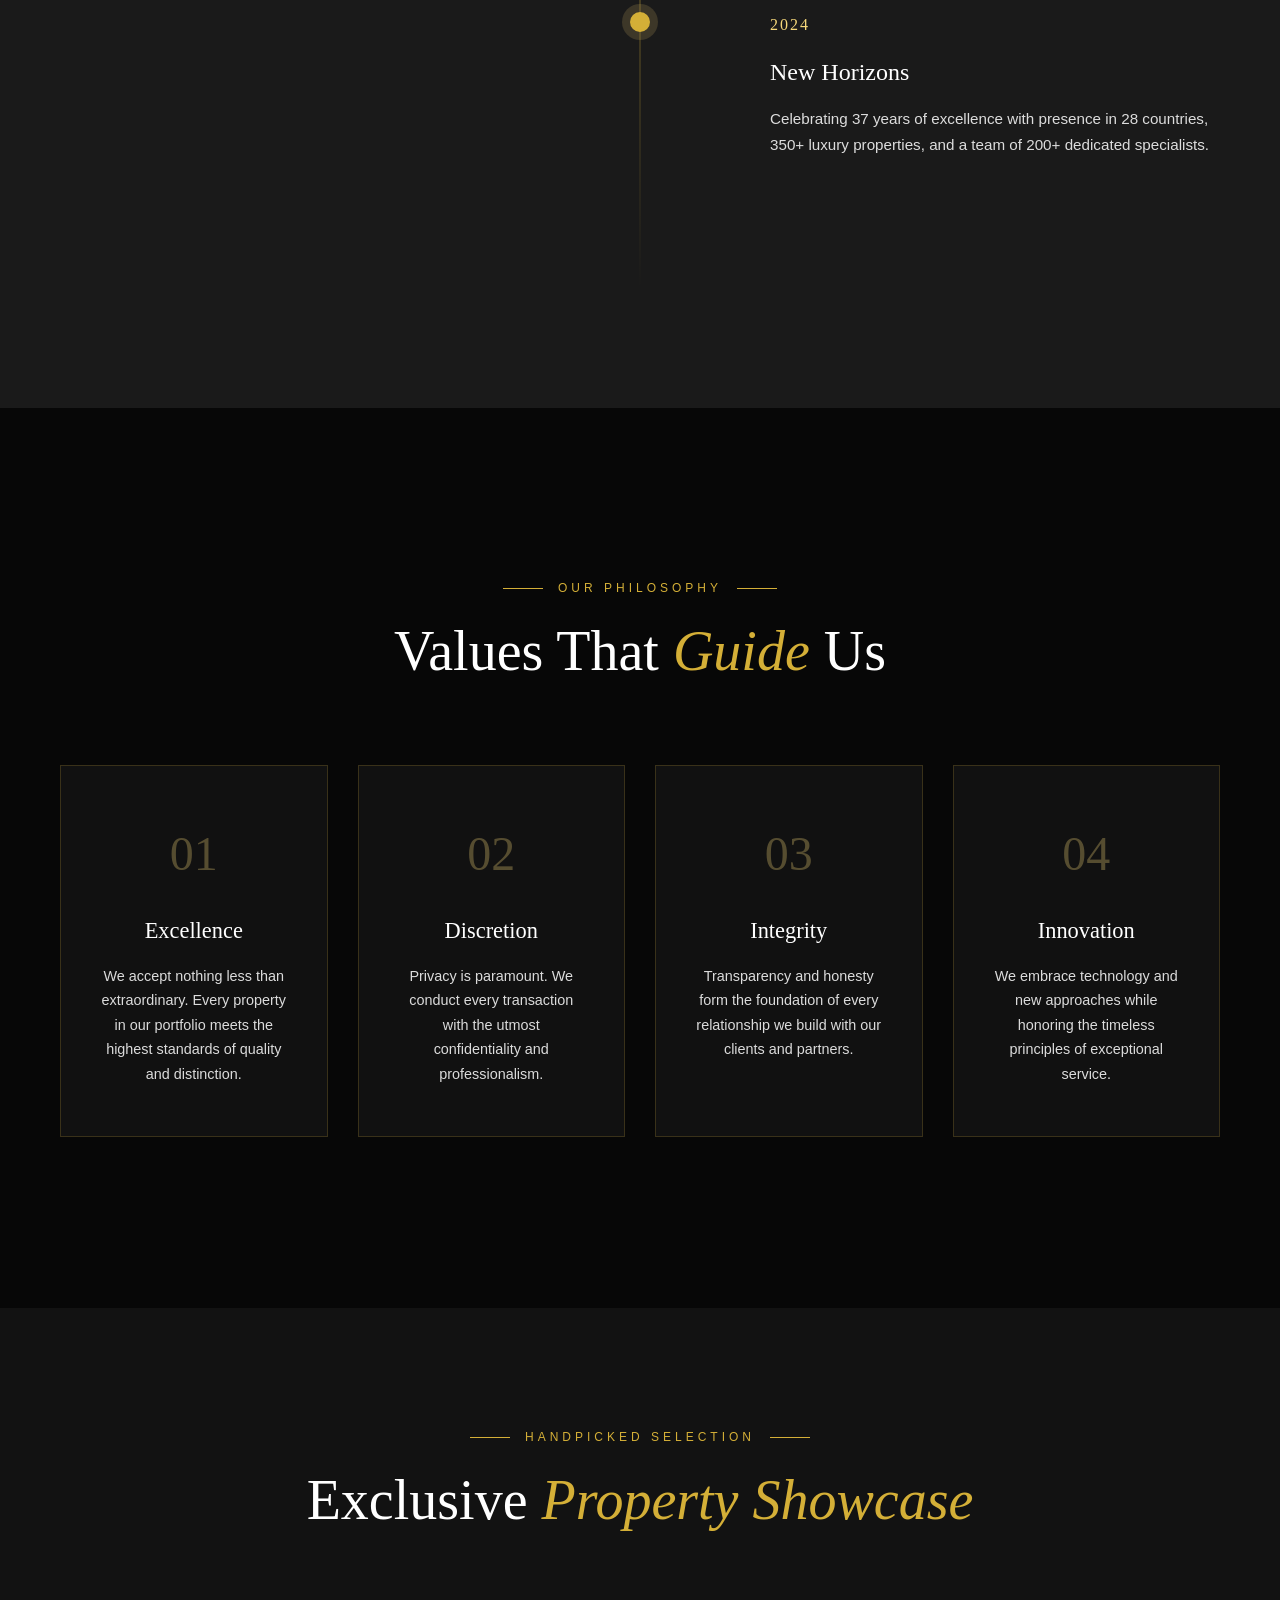
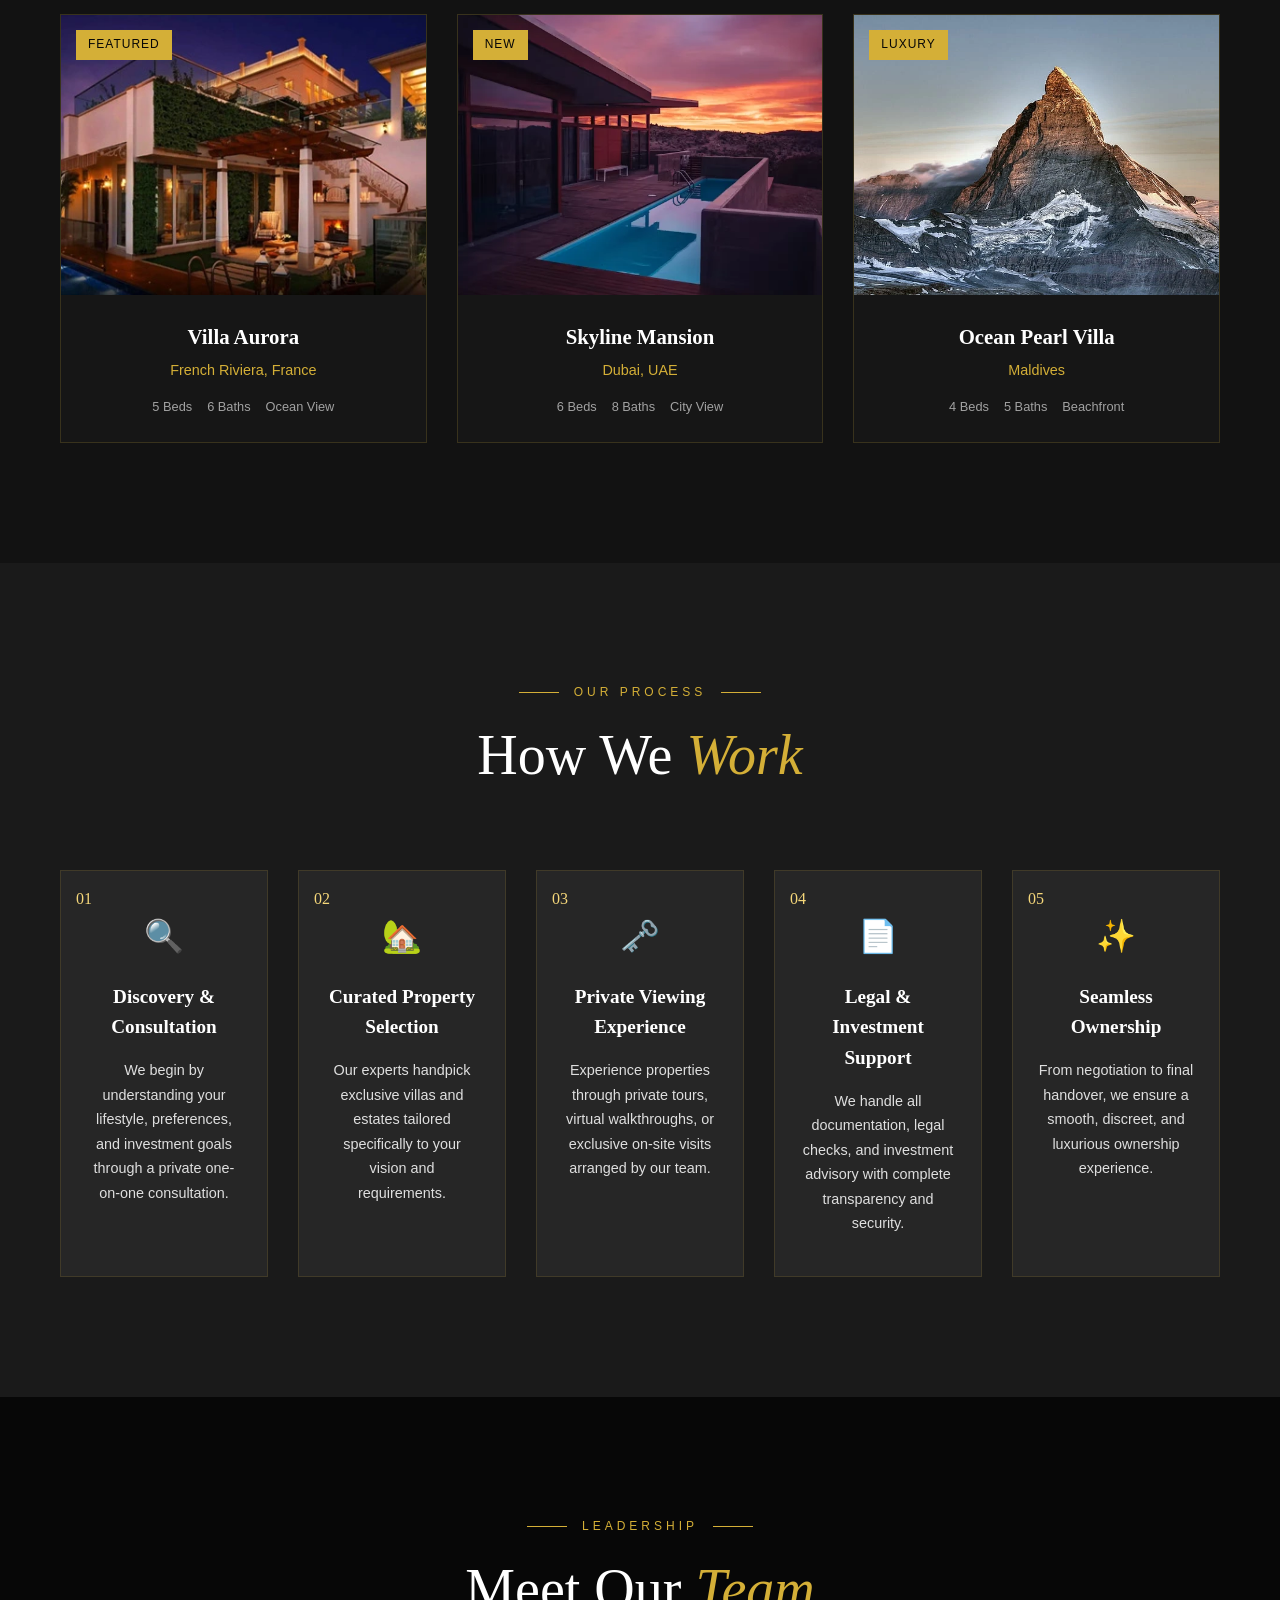
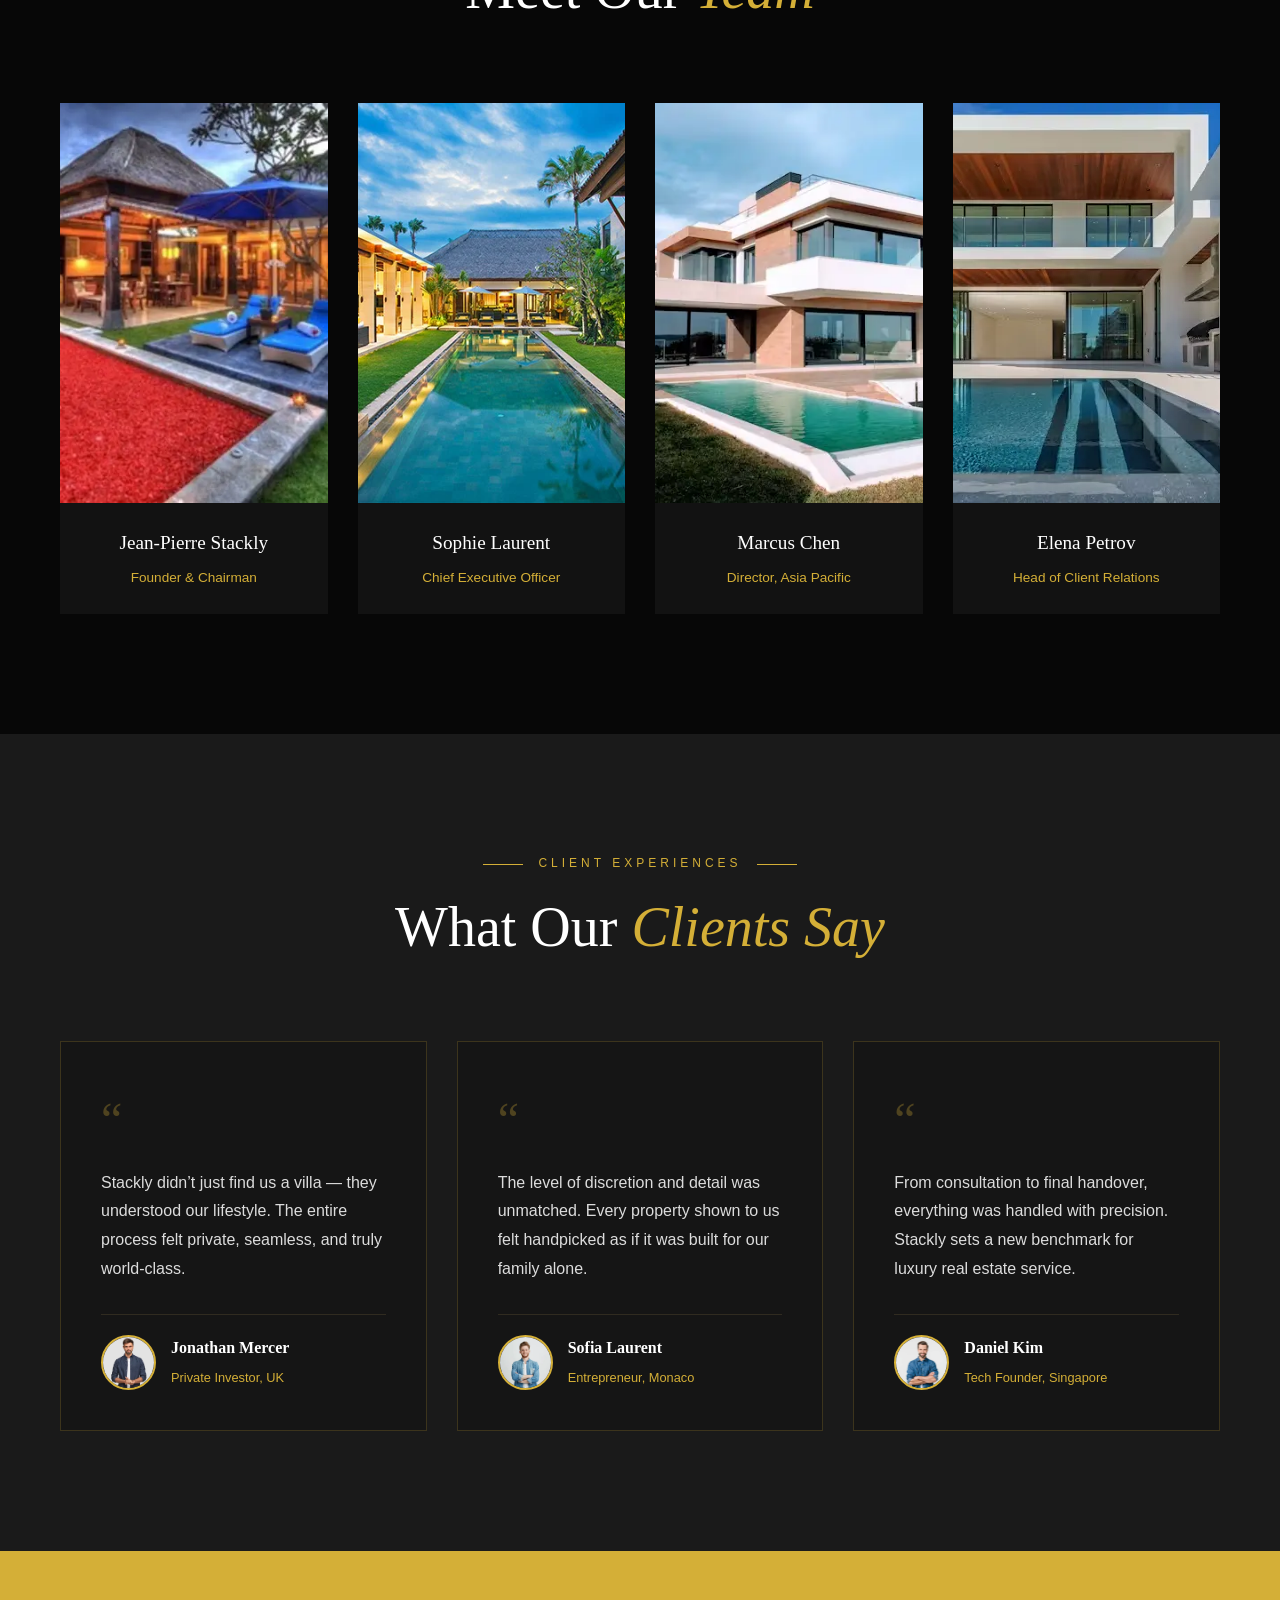
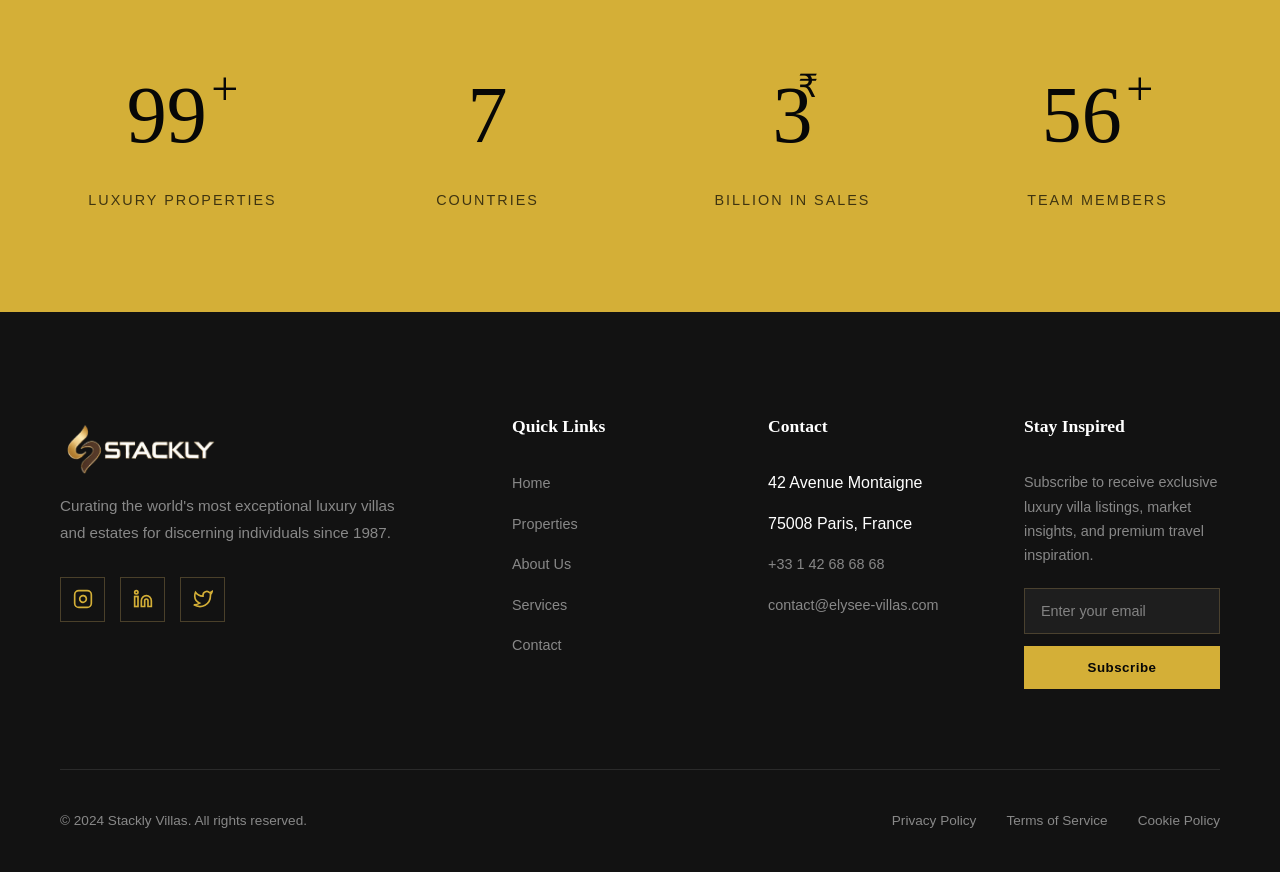
==== commit 11734dec: ".logo" ====
--- a/about.html
+++ b/about.html
@@ -54,6 +54,24 @@
                         <path d="M5 12h14M12 5l7 7-7 7"/>
                     </svg>
                 </a>
+
+                <div class="mobile-contact">
+                    <h4>Contact</h4>
+
+                    <a href="tel:+33142686868">
+                        📞 +33 1 42 68 68 68
+                    </a>
+
+                    <a href="mailto:contact@stackly.com">
+                        ✉ contact@stackly.com
+                    </a>
+
+                    <p>
+                        42 Avenue Montaigne<br>
+                        Paris, France
+                    </p>
+                </div>
+
             </div>
 
             <button class="mobile-toggle" aria-label="Toggle Menu">
--- a/css/common.css
+++ b/css/common.css
@@ -75,11 +75,16 @@
     z-index: 1000;
     padding: 20px 60px;
     transition: var(--transition-smooth);
-    background-color: #0a0a0a;
+    background-color: #000000;
+}
+
+.navbar {
+    background: #1a1612;
+    border-bottom: 1px solid rgba(201, 169, 98, 0.35);
 }
 
 .navbar.scrolled {
-    background: rgba(10, 10, 10, 0.95);
+    background: #1a1612;
     backdrop-filter: blur(20px);
     padding: 15px 60px;
     box-shadow: 0 10px 40px rgba(0, 0, 0, 0.3);
@@ -316,46 +321,238 @@
     transform: rotate(-45deg) translate(6px, -6px);
 }
 
+.mobile-toggle .toggle-line{
+    width: 28px;
+    height: 2px;
+    background: var(--gold);
+    display: block;
+    transition: 0.4s ease;
+    transform-origin: center;
+}
+
+.accordion-toggle .toggle-line{
+    position: absolute;
+    background: var(--gold);
+}
+
+/* isolate navbar toggle ONLY */
+.mobile-toggle .toggle-line{
+    position: relative;
+}
+
 /* Mobile Navigation */
-@media (max-width: 1024px) {
-    .navbar {
-        padding: 15px 30px;
-    }
-    
-    .mobile-toggle {
-        display: flex;
-    }
-    
-    .nav-orbital {
-        position: fixed;
-        top: 0;
-        right: -100%;
-        width: 100%;
-        height: 100vh;
-        background: var(--black);
-        flex-direction: column;
-        justify-content: center;
-        gap: 30px;
-        transition: var(--transition-smooth);
-    }
-    
-    .nav-orbital.active {
-        right: 0;
-    }
-    
-    .nav-links {
-        flex-direction: column;
-        background: transparent;
-        border: none;
-        gap: 20px;
-    }
-    
-    .nav-link {
-        font-size: 1.2rem;
-        padding: 15px 40px;
-    }
-}
-
+/* ===========================
+   MOBILE NAVIGATION
+=========================== */
+@media (max-width:1024px){
+
+    /* Navbar */
+    .navbar{
+        padding:15px 25px;
+    }
+
+
+    /* Show Hamburger */
+    .mobile-toggle{
+        display:flex;
+        flex-direction:column;
+        justify-content:center;
+        gap:6px;
+
+        position:fixed;
+        top:18px;
+        right:20px;
+
+        width:42px;
+        height:42px;
+
+        background:transparent;
+        border:none;
+        cursor:pointer;
+
+        z-index:1200;
+    }
+
+    .mobile-toggle .toggle-line{
+        width:28px;
+        height:2px;
+        background:var(--gold);
+        transition:.35s ease;
+        transform-origin:center;
+    }
+
+    /* X Animation */
+    .mobile-toggle.active .toggle-line:nth-child(1){
+        transform:translateY(8px) rotate(45deg);
+    }
+
+    .mobile-toggle.active .toggle-line:nth-child(2){
+        opacity:0;
+    }
+
+    .mobile-toggle.active .toggle-line:nth-child(3){
+        transform:translateY(-8px) rotate(-45deg);
+    }
+
+    /* Side Menu */
+    .nav-orbital{
+
+        position:fixed;
+
+        top:0;
+        right:-60%;
+
+        width:60%;
+        max-width:340px;
+        height:100vh;
+
+        background:#1a1612;
+
+        border-left:1px solid rgba(201,169,98,.25);
+
+        display:flex;
+        flex-direction:column;
+        justify-content:flex-start;
+        align-items:center;
+
+        padding:90px 25px 35px;
+
+        overflow-y:auto;
+
+        transition:.45s ease;
+
+        z-index:1100;
+    }
+
+    .nav-orbital.active{
+        right:0;
+    }
+
+    /* Nav Links */
+
+    .nav-links{
+
+        width:100%;
+
+        display:flex;
+        flex-direction:column;
+
+        gap:10px;
+
+        background:none;
+        border:none;
+
+        padding:0;
+
+        align-items:center;
+    }
+
+    .nav-item{
+        width:100%;
+    }
+
+    .nav-link{
+
+        display:block;
+
+        width:100%;
+
+        text-align:center;
+
+        padding:12px 15px;
+
+        font-size:.95rem;
+
+        letter-spacing:1.5px;
+
+        border-radius:30px;
+    }
+
+    /* Button */
+
+    .nav-cta{
+
+        width:100%;
+
+        justify-content:center;
+
+        margin-top:18px;
+
+        padding:14px 20px;
+    }
+
+    /* Contact */
+
+    .mobile-contact{
+
+        width:100%;
+
+        margin-top:auto;
+
+        padding-top:25px;
+
+        border-top:1px solid rgba(201,169,98,.25);
+
+        text-align:center;
+    }
+
+    .mobile-contact h4{
+
+        color:var(--gold);
+
+        font-size:1rem;
+
+        letter-spacing:2px;
+
+        margin-bottom:15px;
+
+        text-transform:uppercase;
+    }
+
+    .mobile-contact a{
+
+        display:block;
+
+        margin:10px 0;
+
+        color:rgba(255,255,255,.75);
+
+        font-size:.92rem;
+
+        transition:.3s;
+    }
+
+    .mobile-contact a:hover{
+
+        color:var(--gold);
+    }
+
+    .mobile-contact p{
+
+        margin-top:12px;
+
+        font-size:.85rem;
+
+        line-height:1.6;
+
+        color:rgba(255,255,255,.55);
+    }
+}
+
+/* Small Phones */
+
+@media (max-width:600px){
+
+    .nav-orbital{
+
+        width:82%;
+        right:-82%;
+    }
+
+    .nav-orbital.active{
+        right:0;
+    }
+}
 /* ============================================
    COMMON COMPONENTS
    ============================================ */
--- a/css/about.css
+++ b/css/about.css
@@ -1,3 +1,12 @@
+:root {
+    --black: #070707;        /* deeper black */
+    --charcoal: #121212;     /* clearer separation */
+    --charcoal-2: #1a1a1a;   /* NEW layer */
+    --gold: #d4af37;
+    --text-muted: rgba(255,255,255,0.82);
+}
+
+
 .logo{
     display: flex;
     align-items: center;
@@ -47,9 +56,11 @@
     position: relative;
 }
 
-.hero-split.left {
+.hero-split.left{
     background: var(--black);
-    padding: 120px 60px;
+    padding: 120px 80px;
+    display: flex;
+    align-items: center;
 }
 
 .hero-split.right {
@@ -118,6 +129,10 @@
     position: relative;
     width: 100%;
     height: 100%;
+}
+
+.hero-split.right {
+    background: var(--black);
 }
 
 .hero-image {
@@ -134,6 +149,25 @@
     bottom: 40px;
     border: 1px solid var(--gold);
     pointer-events: none;
+}
+
+.hero-split.right{
+    display: flex;
+    align-items: center;
+    justify-content: center;
+    padding: 60px;
+}
+
+.hero-image-container{
+    width: 75%;
+    height: 75%;
+    position: relative;
+}
+
+.hero-image-container{
+    width: 70%;
+    height: 70%;
+    transform: translateY(10px);
 }
 
 .scroll-down {
@@ -977,3 +1011,76 @@
         font-size: 3.5rem;
     }
 }
+
+
+
+/* =================================== */
+.story-section {
+    background: var(--black);
+}
+
+.timeline-section {
+    background: var(--charcoal-2);
+}
+
+.values-section {
+    background: var(--black);
+}
+
+.property-showcase {
+    background: var(--charcoal);
+}
+
+.how-we-work {
+    background: var(--charcoal-2);
+}
+
+.team-section {
+    background: var(--black);
+}
+
+.testimonials-section {
+    background: var(--charcoal-2);
+}
+
+/*  */
+.story-text,
+.timeline-text,
+.value-text,
+.process-text,
+.testimonial-text {
+    color: rgba(255, 255, 255, 0.85);
+}
+
+/*  */
+.property-card {
+    background: #161616;
+    border: 1px solid rgba(212, 175, 55, 0.18);
+}
+
+.value-card {
+    background: rgba(255,255,255,0.04);
+    border: 1px solid rgba(212, 175, 55, 0.2);
+}
+
+.process-card {
+    background: rgba(255,255,255,0.05);
+    border: 1px solid rgba(212, 175, 55, 0.15);
+}
+
+.testimonial-card {
+    background: #151515;
+    border: 1px solid rgba(212, 175, 55, 0.2);
+}
+
+/*  */
+.hero-split.left {
+    background: linear-gradient(135deg, #000000, #0b0b0b);
+}
+
+.hero-label,
+.timeline-year,
+.value-number,
+.process-number {
+    color: #f5d77a;
+}
--- a/auth/auth.css
+++ b/auth/auth.css
@@ -109,7 +109,10 @@
 .row{
   display: flex;
   justify-content: space-between;
+  align-items: center;
+  gap: 10px;
   font-size: 12px;
+  flex-wrap: nowrap; /* IMPORTANT: prevents breaking into new line */
 }
 
 .divider{
@@ -121,7 +124,6 @@
 .remember-label{
   display: flex;
   align-items: center;
-  
-  font-size: 14px;
-  cursor: pointer;
+  gap: 6px;
+  white-space: nowrap;
 }
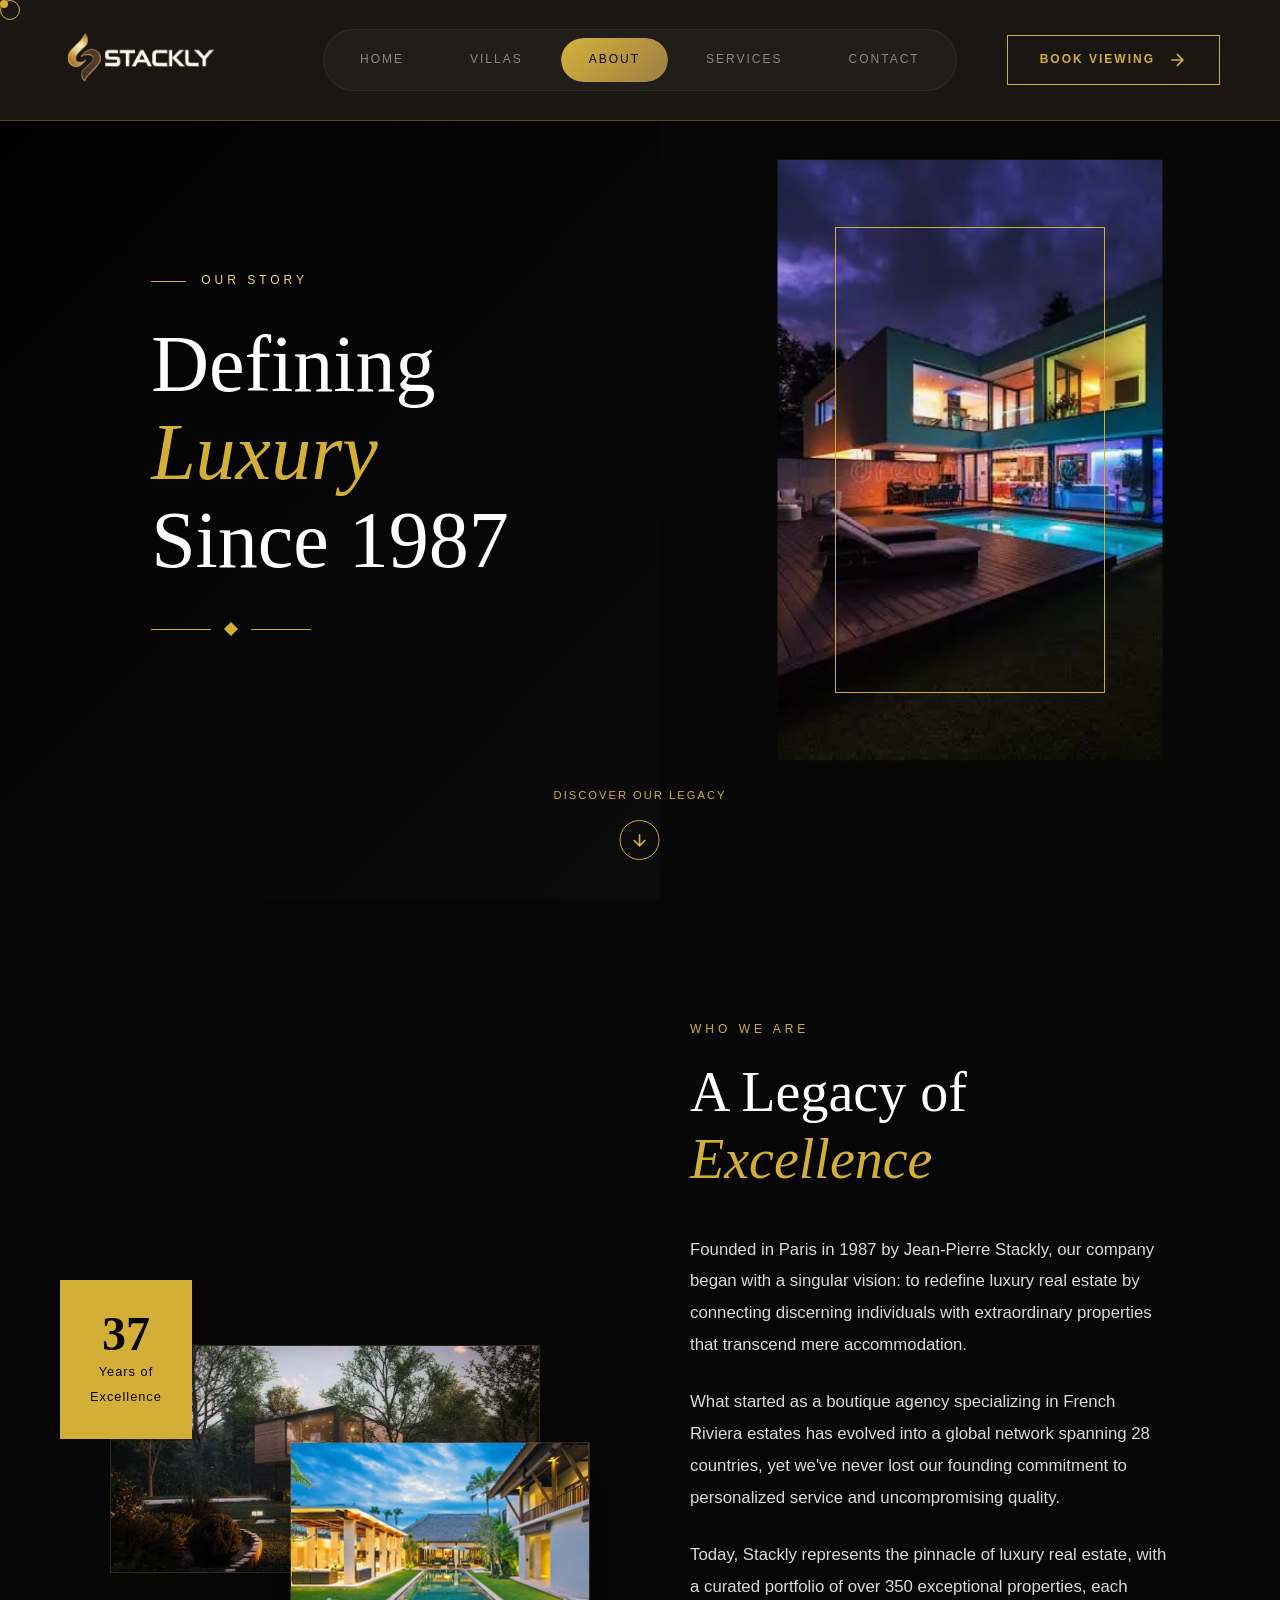
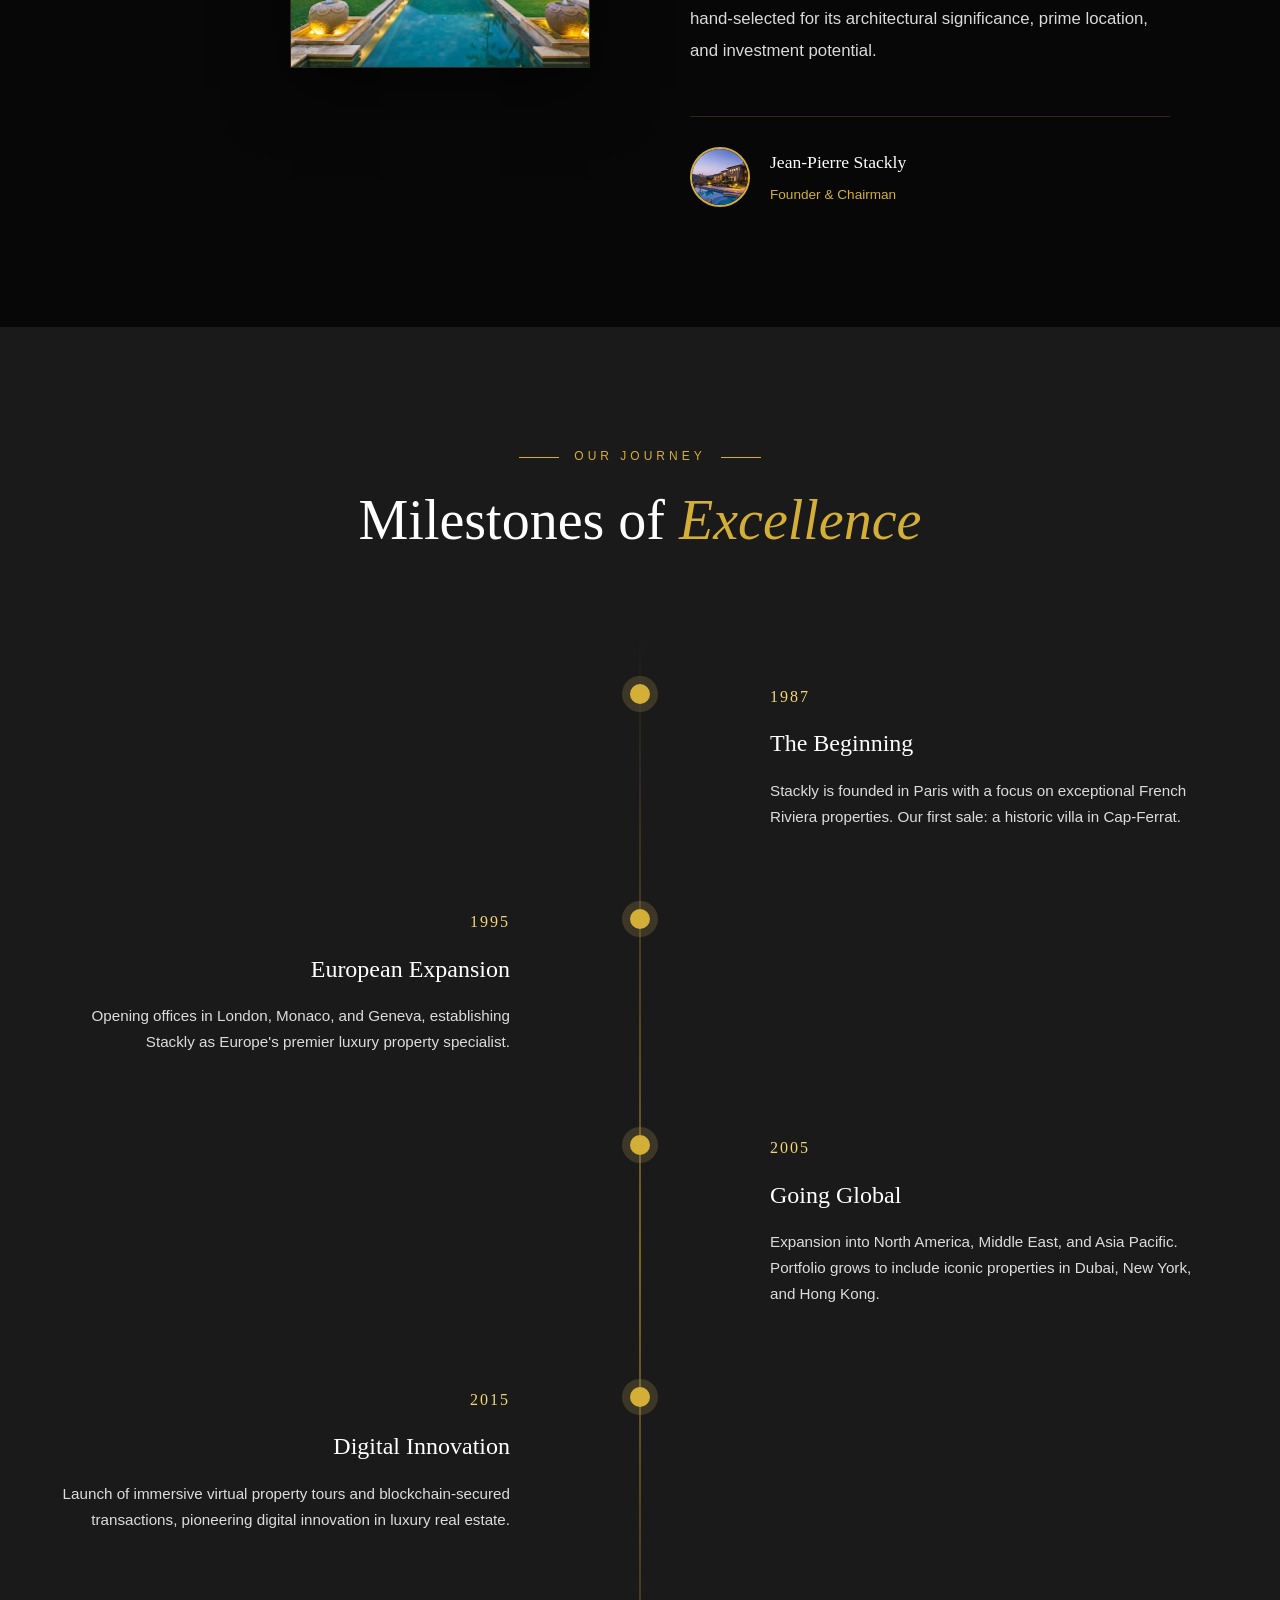
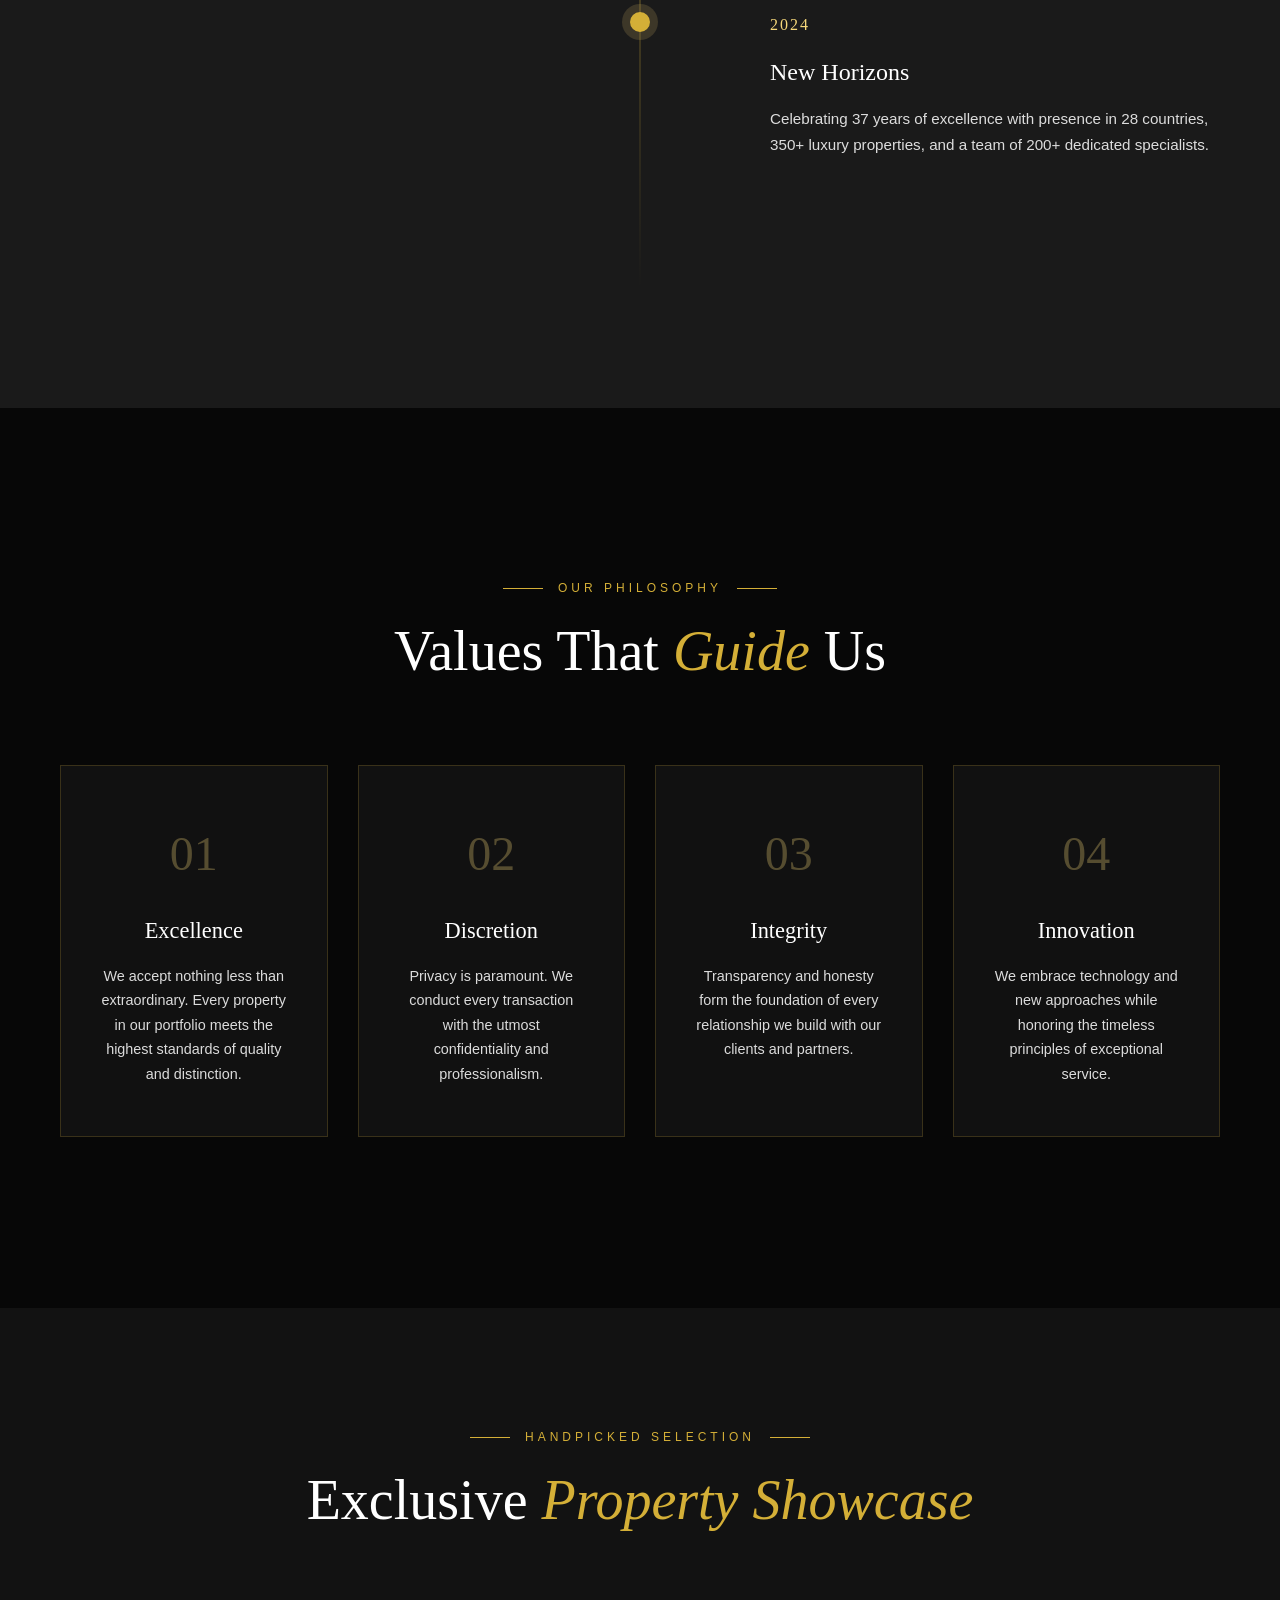
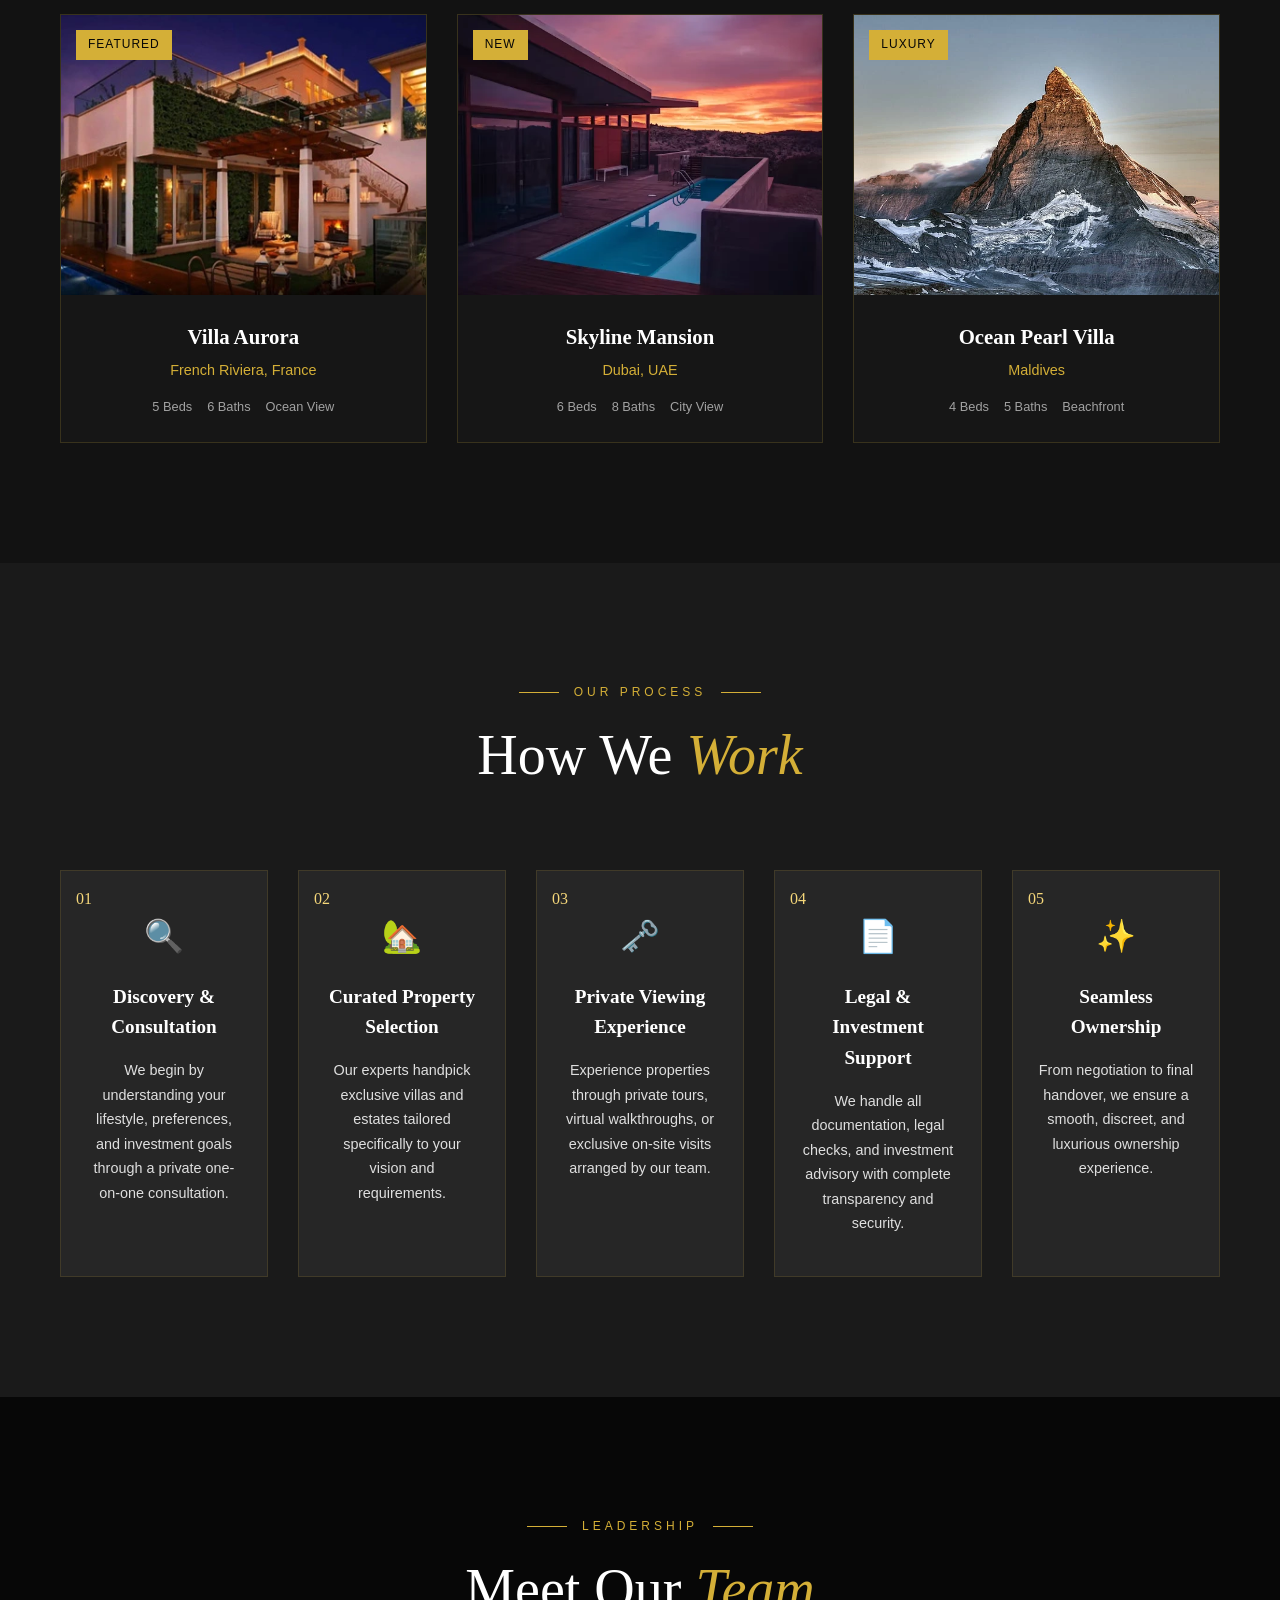
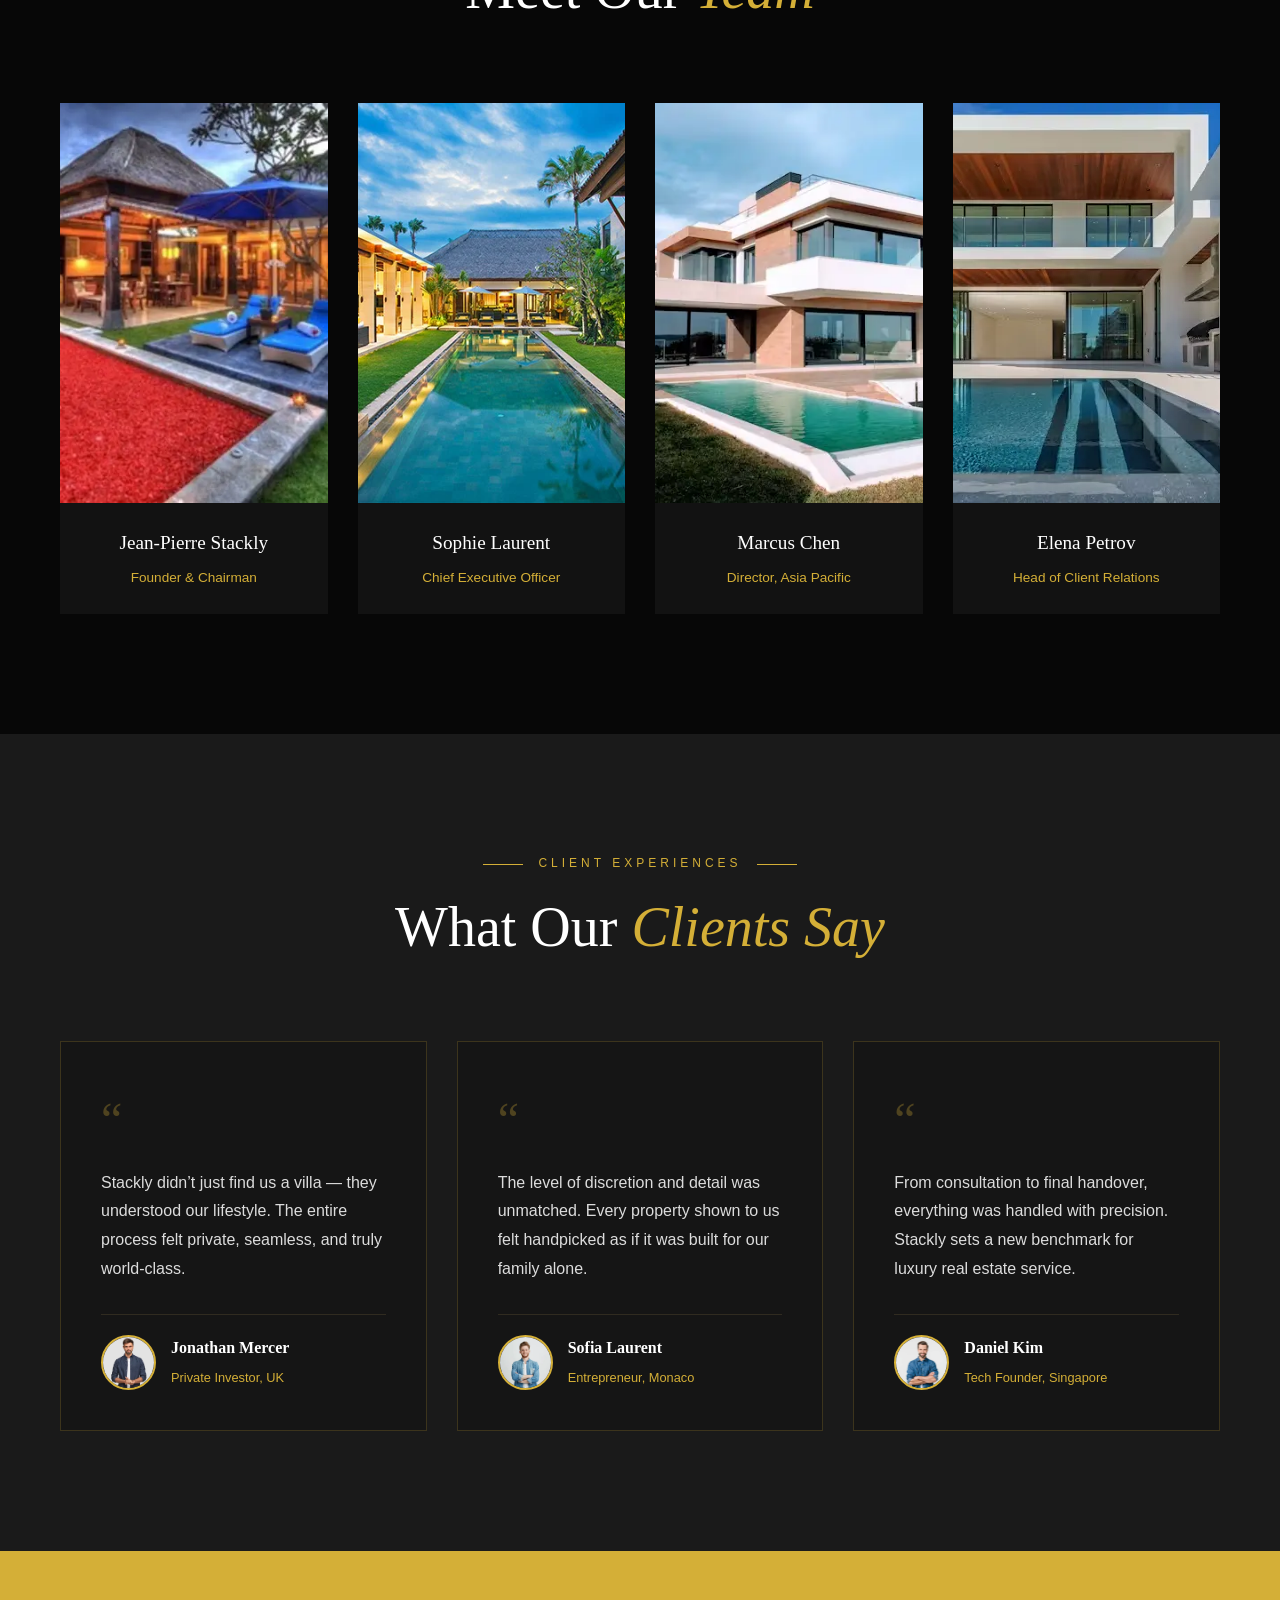
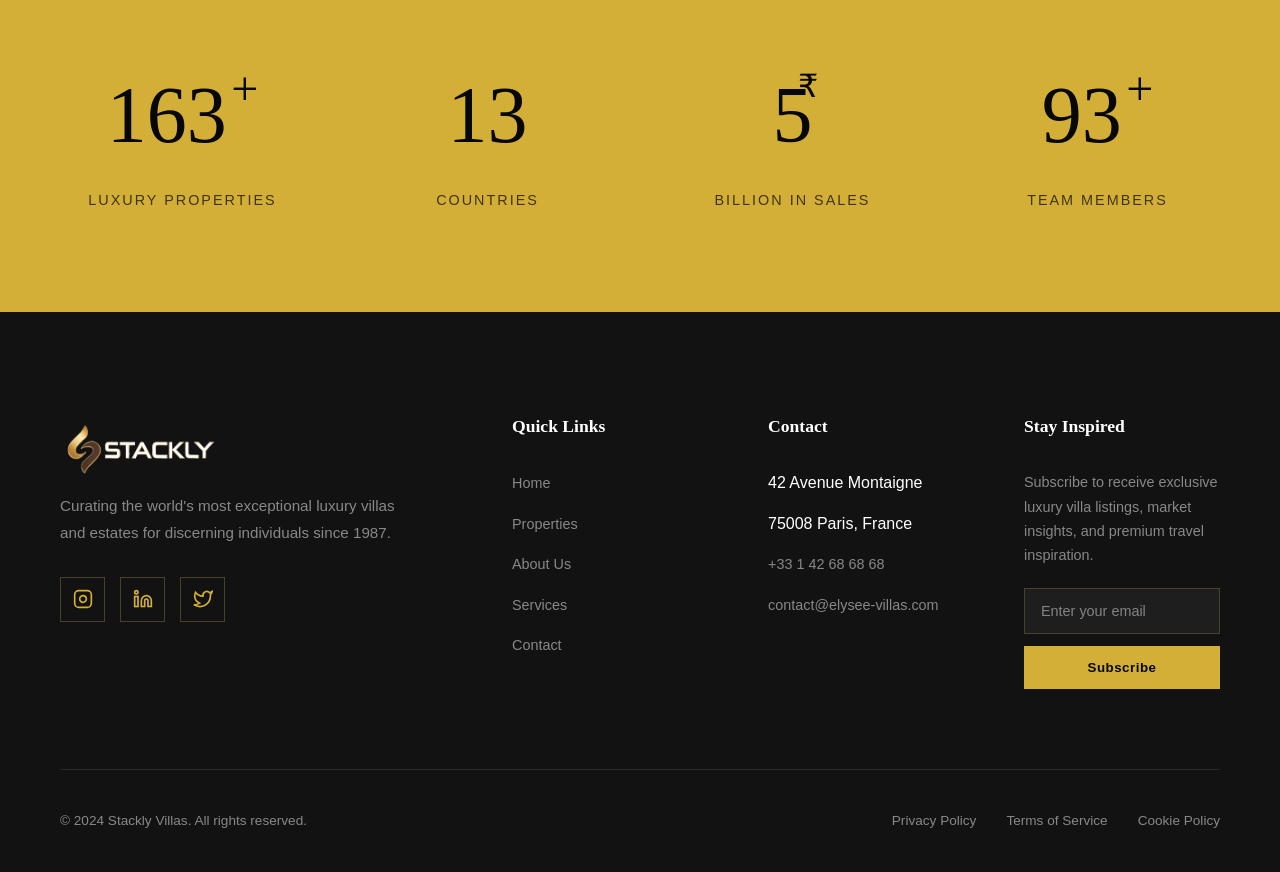
==== commit aa88aadf: "contact info" ====
--- a/about.html
+++ b/about.html
@@ -59,16 +59,16 @@
                     <h4>Contact</h4>
 
                     <a href="tel:+33142686868">
-                        📞 +33 1 42 68 68 68
+                        📞 +91 7010792745
                     </a>
 
                     <a href="mailto:contact@stackly.com">
-                        ✉ contact@stackly.com
+                        ✉ info@stackly.com
                     </a>
 
                     <p>
-                        42 Avenue Montaigne<br>
-                        Paris, France
+                        
+                        Stackly, salem
                     </p>
                 </div>
 
--- a/css/common.css
+++ b/css/common.css
@@ -340,6 +340,10 @@
     position: relative;
 }
 
+.mobile-contact{
+    display:none;
+}
+
 /* Mobile Navigation */
 /* ===========================
    MOBILE NAVIGATION
@@ -349,6 +353,10 @@
     /* Navbar */
     .navbar{
         padding:15px 25px;
+    }
+
+    .mobile-contact{
+        display:block;
     }
 
 
@@ -493,7 +501,7 @@
 
         border-top:1px solid rgba(201,169,98,.25);
 
-        text-align:center;
+        text-align:start;
     }
 
     .mobile-contact h4{
